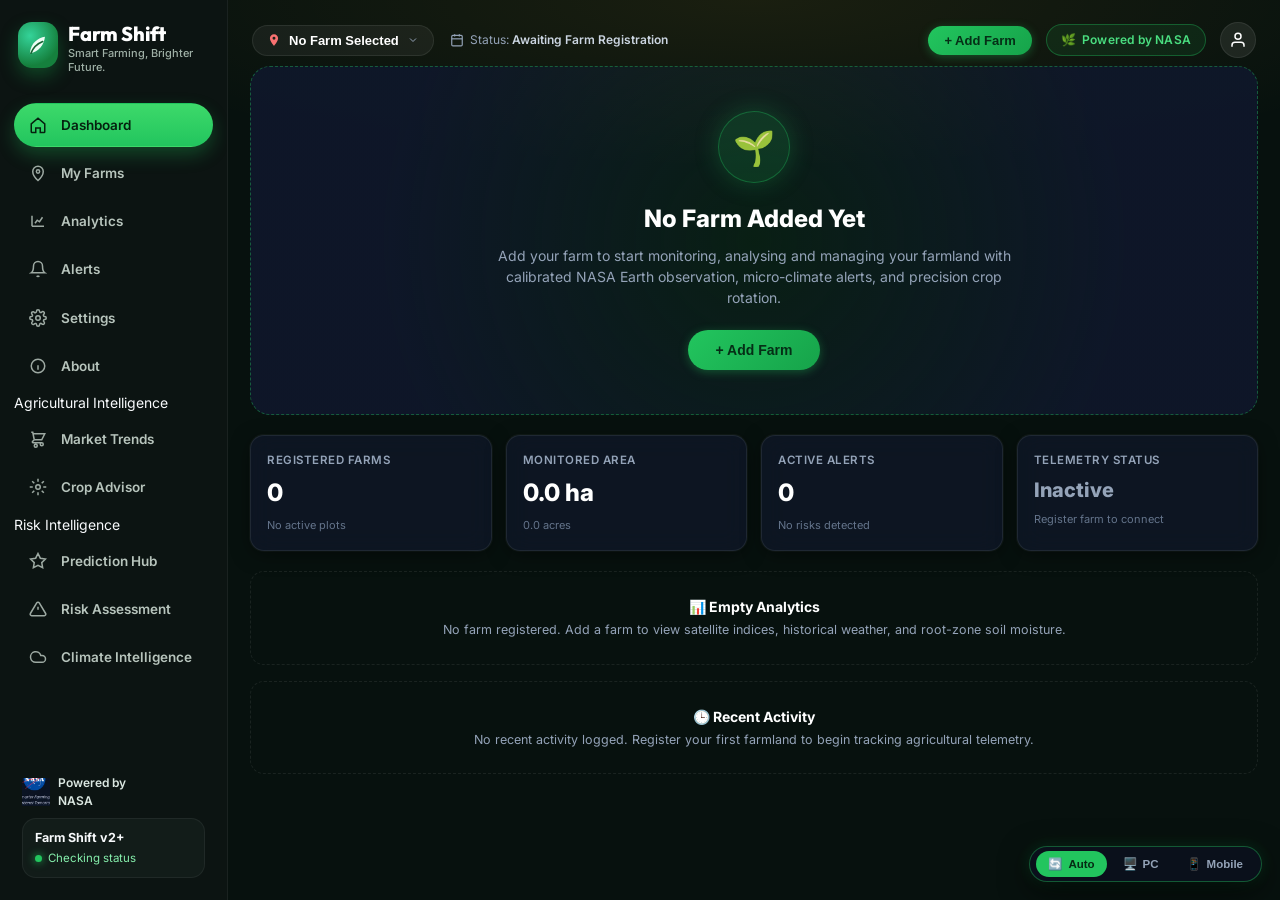
==== index.html @ 27cc10a4 "Initial commit" ====
<!DOCTYPE html>
<html lang="en">
<head>
  <meta charset="UTF-8">
  <meta name="viewport" content="width=device-width, initial-scale=1.0, maximum-scale=1.0, user-scalable=no">
  <title>Farm Shift V2+ | Smart Farming, Brighter Future</title>
  
  <!-- Favicon -->
  <link rel="icon" type="image/png" href="/static/images/nasa_mobile_logo.png">

  <!-- Google Fonts: Inter & Outfit -->
  <link rel="preconnect" href="https://fonts.googleapis.com">
  <link rel="preconnect" href="https://fonts.gstatic.com" crossorigin>
  <link href="https://fonts.googleapis.com/css2?family=Inter:wght@400;500;600;700;800;900&family=Outfit:wght@500;600;700;800&display=swap" rel="stylesheet">

  <!-- Leaflet GIS CSS -->
  <link rel="stylesheet" href="/static/vendor/leaflet/leaflet.css">

  <!-- Core & Responsive Styles -->
  <link rel="stylesheet" href="/static/css/style.css">
  <link rel="stylesheet" href="/static/css/desktop.css">
  <link rel="stylesheet" href="/static/css/mobile.css">
  <link rel="stylesheet" href="/static/css/v2plus.css">

  <style>
    .location-choices-grid {
      display: flex;
      flex-direction: column;
      gap: 10px;
    }
    .location-choice-btn {
      display: flex;
      align-items: center;
      gap: 12px;
      padding: 12px 14px;
      border-radius: 12px;
      background: rgba(255, 255, 255, 0.04);
      border: 1px solid var(--border-subtle);
      color: #fff;
      cursor: pointer;
      transition: all 0.2s ease;
      width: 100%;
    }
    .location-choice-btn:hover {
      background: rgba(34, 197, 94, 0.15);
      border-color: #22c55e;
    }
    .spinner-dot {
      display: inline-block;
      width: 8px;
      height: 8px;
      border-radius: 50%;
      background: #22c55e;
      animation: pulseDot 1s infinite alternate;
    }
    @keyframes pulseDot {
      from { opacity: 0.3; transform: scale(0.8); }
      to { opacity: 1; transform: scale(1.2); }
    }
    @keyframes pulsePin {
      0% { transform: scale(0.9); box-shadow: 0 0 0 0 rgba(56, 189, 248, 0.7); }
      70% { transform: scale(1.1); box-shadow: 0 0 0 10px rgba(56, 189, 248, 0); }
      100% { transform: scale(0.9); box-shadow: 0 0 0 0 rgba(56, 189, 248, 0); }
    }
  </style>
</head>
<body>

  <!-- =======================================================================
       1. DESKTOP / PC VERSION (>= 1024px)
       ======================================================================= -->
  <div class="desktop-app-wrapper" id="desktop-view">
    <!-- Left Sidebar -->
    <aside class="sidebar">
      <div class="sidebar-top">
        <!-- Brand Logo -->
        <div class="brand-logo-container">
          <div class="brand-icon leaf-mark" aria-hidden="true">
            <svg width="28" height="28" viewBox="0 0 24 24" fill="none">
              <path d="M5 19c8-1 12-7 13-14-6 1-12 5-13 14z" fill="#ecfdf5"/>
              <path d="M6 19c2-5 5-8 10-10" stroke="#166534" stroke-width="1.4" stroke-linecap="round"/>
            </svg>
          </div>
          <div class="brand-text-block">
            <span class="brand-title">Farm Shift</span>
            <span class="brand-subtitle">Smart Farming, Brighter Future.</span>
          </div>
        </div>

        <nav class="sidebar-nav">
          <a class="nav-link active" data-tab="overview">
            <svg class="nav-icon" viewBox="0 0 24 24" fill="none" stroke="currentColor" stroke-width="2"><path d="M3 10.5 12 3l9 7.5V21a1 1 0 0 1-1 1h-5v-6H9v6H4a1 1 0 0 1-1-1v-10.5z"/></svg>
            <span>Dashboard</span>
          </a>
          <a class="nav-link" data-tab="my-farms">
            <svg class="nav-icon" viewBox="0 0 24 24" fill="none" stroke="currentColor" stroke-width="2"><path d="M12 22s7-6.2 7-12a7 7 0 1 0-14 0c0 5.8 7 12 7 12z"/><circle cx="12" cy="10" r="2.2"/></svg>
            <span>My Farms</span>
          </a>
          <a class="nav-link" data-tab="analytics">
            <svg class="nav-icon" viewBox="0 0 24 24" fill="none" stroke="currentColor" stroke-width="2"><path d="M4 19V5M4 19h16"/><path d="M8 15l3-4 3 2 4-6"/></svg>
            <span>Analytics</span>
          </a>
          <a class="nav-link" data-tab="alerts">
            <svg class="nav-icon" viewBox="0 0 24 24" fill="none" stroke="currentColor" stroke-width="2"><path d="M18 8a6 6 0 1 0-12 0c0 7-3 9-3 9h18s-3-2-3-9"/><path d="M13.7 21a2 2 0 0 1-3.4 0"/></svg>
            <span>Alerts</span>
          </a>
          <a class="nav-link" data-tab="settings">
            <svg class="nav-icon" viewBox="0 0 24 24" fill="none" stroke="currentColor" stroke-width="2"><circle cx="12" cy="12" r="3"/><path d="M19.4 15a1.7 1.7 0 0 0 .3 1.8l.1.1a2 2 0 1 1-2.8 2.8l-.1-.1a1.7 1.7 0 0 0-1.8-.3 1.7 1.7 0 0 0-1 1.5V21a2 2 0 1 1-4 0v-.1a1.7 1.7 0 0 0-1-1.5 1.7 1.7 0 0 0-1.8.3l-.1.1a2 2 0 1 1-2.8-2.8l.1-.1a1.7 1.7 0 0 0 .3-1.8 1.7 1.7 0 0 0-1.5-1H3a2 2 0 1 1 0-4h.1a1.7 1.7 0 0 0 1.5-1 1.7 1.7 0 0 0-.3-1.8l-.1-.1a2 2 0 1 1 2.8-2.8l.1.1a1.7 1.7 0 0 0 1.8.3H9a1.7 1.7 0 0 0 1-1.5V3a2 2 0 1 1 4 0v.1a1.7 1.7 0 0 0 1 1.5 1.7 1.7 0 0 0 1.8-.3l.1-.1a2 2 0 1 1 2.8 2.8l-.1.1a1.7 1.7 0 0 0-.3 1.8V9c.3.6.9 1 1.5 1H21a2 2 0 1 1 0 4h-.1a1.7 1.7 0 0 0-1.5 1z"/></svg>
            <span>Settings</span>
          </a>
          <a class="nav-link" data-tab="about">
            <svg class="nav-icon" viewBox="0 0 24 24" fill="none" stroke="currentColor" stroke-width="2"><circle cx="12" cy="12" r="9"/><path d="M12 11v6M12 8h.01"/></svg>
            <span>About</span>
          </a>

          <!-- V3 Navigation Groups -->
          <div class="nav-group-label">Agricultural Intelligence</div>
          <a class="nav-link" data-tab="market">
            <svg class="nav-icon" viewBox="0 0 24 24" fill="none" stroke="currentColor" stroke-width="2"><path d="M3 3h2l.4 2M7 13h10l4-8H5.4M7 13L5.4 5M7 13l-2.293 2.293c-.63.63-.184 1.707.707 1.707H17m0 0a2 2 0 1 0 0 4 2 2 0 0 0 0-4zm-8 2a2 2 0 1 0 0 4 2 2 0 0 0 0-4z"/></svg>
            <span>Market Trends</span>
          </a>
          <a class="nav-link" data-tab="crop-advisor">
            <svg class="nav-icon" viewBox="0 0 24 24" fill="none" stroke="currentColor" stroke-width="2"><circle cx="12" cy="12" r="3"/><path d="M12 1v4M12 19v4M4.22 4.22l2.83 2.83M16.95 16.95l2.83 2.83M1 12h4M19 12h4M4.22 19.78l2.83-2.83M16.95 7.05l2.83-2.83"/></svg>
            <span>Crop Advisor</span>
          </a>

          <div class="nav-group-label">Risk Intelligence</div>
          <a class="nav-link" data-tab="prediction">
            <svg class="nav-icon" viewBox="0 0 24 24" fill="none" stroke="currentColor" stroke-width="2"><path d="M12 2l3.09 6.26L22 9.27l-5 4.87L18.18 21 12 17.77 5.82 21 7 14.14 2 9.27l6.91-1.01L12 2z"/></svg>
            <span>Prediction Hub</span>
          </a>
          <a class="nav-link" data-tab="risk">
            <svg class="nav-icon" viewBox="0 0 24 24" fill="none" stroke="currentColor" stroke-width="2"><path d="M10.29 3.86L1.82 18a2 2 0 0 0 1.71 3h16.94a2 2 0 0 0 1.71-3L13.71 3.86a2 2 0 0 0-3.42 0z"/><line x1="12" y1="9" x2="12" y2="13"/><line x1="12" y1="17" x2="12.01" y2="17"/></svg>
            <span>Risk Assessment</span>
          </a>
          <a class="nav-link" data-tab="climate">
            <svg class="nav-icon" viewBox="0 0 24 24" fill="none" stroke="currentColor" stroke-width="2"><path d="M17.5 19H9a7 7 0 1 1 6.71-9h1.79a4.5 4.5 0 1 1 0 9z"/></svg>
            <span>Climate Intelligence</span>
          </a>
        </nav>
      </div>

      <div class="sidebar-bottom v2p-side-foot">
        <div class="v2p-nasa-row">
          <img src="/static/images/nasa_logo.png" alt="NASA">
          <span>Powered by<br>NASA</span>
        </div>
        <div class="v2p-version-card">
          <strong>Farm Shift v2+</strong>
          <div class="v2p-status-line"><span class="v2p-status-dot" id="sys-status-dot"></span><span id="sys-status-text">Checking status</span></div>
        </div>
      </div>
    </aside>

    <!-- Main Desktop Content Area -->
    <main class="desktop-main">

      <!-- ===================================================================
           1. SECTION: OVERVIEW (Empty vs Registered State)
           =================================================================== -->
      <div id="view-overview" class="app-section-view">
        <!-- Top Bar -->
        <header class="desktop-topbar">
          <div class="topbar-left">
            <button class="location-selector-btn" id="desk-location-btn" title="View Registered Farmlands">
              <svg class="location-icon" viewBox="0 0 24 24" fill="currentColor">
                <path d="M12 2C8.13 2 5 5.13 5 9c0 5.25 7 13 7 13s7-7.75 7-13c0-3.87-3.13-7-7-7zm0 9.5a2.5 2.5 0 0 1 0-5 2.5 2.5 0 0 1 0 5z"/>
              </svg>
              <span id="desk-location-text">No Farm Selected</span>
              <svg class="chevron-icon" viewBox="0 0 24 24" fill="none" stroke="currentColor" stroke-width="2">
                <polyline points="6 9 12 15 18 9"></polyline>
              </svg>
            </button>

            <div class="last-updated-text">
              <svg width="14" height="14" viewBox="0 0 24 24" fill="none" stroke="currentColor" stroke-width="2">
                <rect x="3" y="4" width="18" height="18" rx="2" ry="2"></rect>
                <line x1="16" y1="2" x2="16" y2="6"></line>
                <line x1="8" y1="2" x2="8" y2="6"></line>
                <line x1="3" y1="10" x2="21" y2="10"></line>
              </svg>
              <span>Status: <strong id="desk-last-updated" style="font-weight: 600; color: #cbd5e1;">Awaiting Registration</strong></span>
            </div>
          </div>

          <div class="topbar-right">
            <button class="btn-pill btn-primary-green btn-trigger-add-farm">
              <span>+ Add Farm</span>
            </button>
            <div class="nasa-powered-badge">
              <span>🌿</span>
              <span>Powered by NASA</span>
            </div>
            <button class="user-avatar-btn" onclick="FarmApp.showView('settings')" title="Farm Settings">
              <svg width="18" height="18" viewBox="0 0 24 24" fill="none" stroke="currentColor" stroke-width="2">
                <path d="M20 21v-2a4 4 0 0 0-4-4H8a4 4 0 0 0-4 4v2"></path>
                <circle cx="12" cy="7" r="4"></circle>
              </svg>
            </button>
          </div>
        </header>

        <!-- EMPTY STATE (Section 2 & 8 requirement: When no farm registered) -->
        <div id="overview-empty-state-box" style="display: none;">
          <div class="overview-empty-hero-card">
            <div class="empty-hero-icon">🌱</div>
            <h2 class="empty-hero-title">No Farm Added Yet</h2>
            <p class="empty-hero-desc">Add your farm to start monitoring, analysing and managing your farmland with calibrated NASA Earth observation, micro-climate alerts, and precision crop rotation.</p>
            <button class="btn-pill btn-primary-green btn-trigger-add-farm" style="padding: 12px 28px; font-size: 14px;">
              <span>+ Add Farm</span>
            </button>
          </div>

          <!-- Empty stats grid -->
          <div class="empty-stat-grid">
            <div class="card-glass analytics-stat-card">
              <span class="stat-card-label">Registered Farms</span>
              <div class="stat-card-value">0</div>
              <span class="stat-card-subtext">No active plots</span>
            </div>
            <div class="card-glass analytics-stat-card">
              <span class="stat-card-label">Monitored Area</span>
              <div class="stat-card-value">0.0 ha</div>
              <span class="stat-card-subtext">0.0 acres</span>
            </div>
            <div class="card-glass analytics-stat-card">
              <span class="stat-card-label">Active Alerts</span>
              <div class="stat-card-value">0</div>
              <span class="stat-card-subtext">No risks detected</span>
            </div>
            <div class="card-glass analytics-stat-card">
              <span class="stat-card-label">Telemetry Status</span>
              <div class="stat-card-value" style="font-size: 20px; color: #94a3b8;">Inactive</div>
              <span class="stat-card-subtext">Register farm to connect</span>
            </div>
          </div>

          <div class="empty-secondary-card">
            <h4 style="font-size: 14px; font-weight: 700; color: #fff; margin-bottom: 4px;">📊 Empty Analytics</h4>
            <p style="font-size: 12.5px; color: #94a3b8;">No farm registered. Add a farm to view satellite indices, historical weather, and root-zone soil moisture.</p>
          </div>

          <div class="empty-secondary-card">
            <h4 style="font-size: 14px; font-weight: 700; color: #fff; margin-bottom: 4px;">🕒 Recent Activity</h4>
            <p style="font-size: 12.5px; color: #94a3b8;">No recent activity logged. Register your first farmland to begin tracking agricultural telemetry.</p>
          </div>
        </div>

        <!-- REGISTERED STATE: Displays real farm information -->
        <div id="overview-registered-content" style="display: block;">
          <!-- Row 1: KPI Cards -->
          <section class="kpi-cards-grid">
            <div class="card-glass kpi-card" onclick="FarmApp.showView('methods')" style="cursor: pointer;" title="View Smart Farming Guidelines">
              <div class="kpi-header">
                <div class="kpi-icon-wrap green">🌿</div>
                <span class="kpi-title">Current Crop</span>
              </div>
              <div class="kpi-body">
                <span class="kpi-value" id="kpi-crop-val" style="font-size: 20px;">Short-Duration Rice</span>
                <span class="kpi-change-pill badge-trend-up">Active</span>
              </div>
              <div class="kpi-sparkline-wrap">
                <canvas id="chart-crop-health" class="sparkline-canvas"></canvas>
              </div>
            </div>

            <div class="card-glass kpi-card" onclick="FarmApp.showView('analytics')" style="cursor: pointer;" title="View Soil Telemetry">
              <div class="kpi-header">
                <div class="kpi-icon-wrap blue">💧</div>
                <span class="kpi-title">Soil Moisture (0-7cm)</span>
              </div>
              <div class="kpi-body">
                <span class="kpi-value" id="kpi-soil-val">68%</span>
                <span class="kpi-change-pill badge-trend-up">Optimal</span>
              </div>
              <div class="kpi-sparkline-wrap">
                <canvas id="chart-soil-moisture" class="sparkline-canvas"></canvas>
              </div>
            </div>

            <div class="card-glass kpi-card" onclick="FarmApp.showView('analytics')" style="cursor: pointer;" title="View Temperature Window">
              <div class="kpi-header">
                <div class="kpi-icon-wrap orange">☀️</div>
                <span class="kpi-title">Field Temperature</span>
              </div>
              <div class="kpi-body">
                <span class="kpi-value" id="kpi-temp-val">31.2°C</span>
                <span class="kpi-change-pill badge-trend-up" style="color: #f97316;">Normal</span>
              </div>
              <div class="kpi-sparkline-wrap">
                <canvas id="chart-temperature" class="sparkline-canvas"></canvas>
              </div>
            </div>

            <div class="card-glass kpi-card" onclick="FarmApp.showView('location')" style="cursor: pointer;" title="View Farm GIS Location">
              <div class="kpi-header">
                <div class="kpi-icon-wrap indigo">📐</div>
                <span class="kpi-title">Registered Farmland</span>
              </div>
              <div class="kpi-body">
                <span class="kpi-value" id="kpi-rain-val">4.5 ha</span>
                <span class="kpi-change-pill badge-trend-up">Confirmed</span>
              </div>
              <div class="mini-bar-chart">
                <div class="mini-bar" style="height: 40%;"></div>
                <div class="mini-bar" style="height: 65%;"></div>
                <div class="mini-bar" style="height: 50%;"></div>
                <div class="mini-bar" style="height: 85%;"></div>
                <div class="mini-bar" style="height: 100%;"></div>
                <div class="mini-bar" style="height: 70%;"></div>
                <div class="mini-bar" style="height: 45%;"></div>
              </div>
            </div>
          </section>

          <!-- Row 2: Overview Map + Smart Farming Summary -->
          <section class="middle-grid">
            <div class="card-glass field-overview-card" id="desktop-map-container">
              <div class="card-top-action-bar">
                <div class="card-title-group" onclick="FarmApp.showView('location')" style="cursor: pointer;">
                  <svg width="18" height="18" viewBox="0 0 24 24" fill="none" stroke="#22c55e" stroke-width="2">
                    <polygon points="1 6 1 22 8 18 16 22 23 18 23 2 16 6 8 2 1 6"></polygon>
                    <line x1="8" y1="2" x2="8" y2="18"></line>
                    <line x1="16" y1="6" x2="16" y2="22"></line>
                  </svg>
                  <h2 class="card-heading-title">Farm Field Overview</h2>
                </div>
                <div class="layer-toggle-group">
                  <button class="layer-toggle-btn active" data-layer="NDVI">NDVI</button>
                  <button class="layer-toggle-btn" data-layer="True Color">True Color</button>
                  <button class="layer-toggle-btn" data-layer="Land Cover">Land Cover</button>
                </div>
              </div>

              <div class="map-canvas-container">
                <img src="/static/images/farm_satellite.jpg" alt="Satellite Field Overview" class="map-background-img" id="desktop-map-img">

                <div class="field-marker-badge" id="desk-field-marker">
                  <div id="desk-field-marker-text">
                    <strong>My Farm</strong>
                    <span class="field-health-num">Active Plot</span>
                  </div>
                </div>

                <div class="map-legend-vertical">
                  <div class="legend-bar-gradient"></div>
                  <div class="legend-text-labels">
                    <span class="lbl-healthy">Healthy</span>
                    <span class="lbl-stressed">Stressed</span>
                  </div>
                </div>

                <div class="map-controls-group">
                  <button class="map-ctrl-btn" id="desk-map-zoomin" title="Zoom In">+</button>
                  <button class="map-ctrl-btn" id="desk-map-zoomout" title="Zoom Out">−</button>
                  <button class="map-ctrl-btn" id="desk-map-fullscreen" title="Toggle Fullscreen">⛶</button>
                </div>
              </div>
            </div>

            <div class="card-glass ai-recommendation-card">
              <div>
                <div class="rec-header-row">
                  <div class="rec-title-group" onclick="FarmApp.showView('rotation')" style="cursor: pointer;" title="Open Crop Rotation">
                    <span>🌾</span>
                    <span>Crop Rotation & Management</span>
                  </div>
                  <div class="confidence-badge">
                    <span>✔</span>
                    <span>Farmer Authority</span>
                  </div>
                </div>

                <div class="rec-body-content">
                  <img src="/static/images/rice_crop.jpg" alt="Selected Crop" class="crop-preview-thumb">
                  <div class="rec-text-details">
                    <span class="rec-subhead">Currently Cultivating</span>
                    <h3 class="rec-crop-name" id="desk-rec-crop-name">Short-Duration Rice</h3>
                    <p class="rec-description" id="desk-rec-desc">Ground-verified cultivar with active soil and climate telemetry.</p>
                  </div>
                </div>

                <div class="rec-why-container">
                  <div class="rec-why-title">Quick Action Hub:</div>
                  <div class="rec-why-grid">
                    <div class="why-item" onclick="FarmApp.showView('rotation')" style="cursor: pointer;">
                      <span class="why-icon">🔄</span>
                      <div>
                        <div>Crop</div>
                        <strong style="color: #4ade80;">Rotation</strong>
                      </div>
                    </div>
                    <div class="why-item" onclick="FarmApp.showView('methods')" style="cursor: pointer;">
                      <span class="why-icon">🚜</span>
                      <div>
                        <div>Farming</div>
                        <strong style="color: #38bdf8;">Methods</strong>
                      </div>
                    </div>
                    <div class="why-item" onclick="FarmApp.showView('alerts')" style="cursor: pointer;">
                      <span class="why-icon">⚠️</span>
                      <div>
                        <div>Agro</div>
                        <strong style="color: #facc15;">Alerts</strong>
                      </div>
                    </div>
                  </div>
                </div>
              </div>

              <button class="btn-view-plan" id="desk-view-plan-btn">
                <span>View Smart Farming Guidelines</span>
                <span>→</span>
              </button>
            </div>
          </section>

          <!-- Row 3: Bottom Weather & Water Telemetry -->
          <section class="bottom-cards-grid">
            <div class="card-glass bottom-card" onclick="FarmApp.showView('analytics')" style="cursor: pointer;">
              <div>
                <div class="bottom-card-header">
                  <span>⛅</span>
                  <div class="bottom-card-title">Weather & Climate <span class="bottom-card-source">(from ERA5)</span></div>
                </div>
                <div class="weather-main-row">
                  <span class="weather-sun-icon">☀️</span>
                  <div>
                    <div class="weather-temp-num" id="desk-weather-temp">31.2°C</div>
                    <div class="weather-condition-lbl">Live Reanalysis</div>
                  </div>
                </div>
                <div class="weather-stats-row">
                  <span id="desk-weather-hum">72% Humidity</span>
                  <span id="desk-weather-wind">8 km/h Wind</span>
                  <span id="desk-weather-rain">0 mm Rain (Today)</span>
                </div>
              </div>
              <div style="height: 32px; width: 100%;">
                <canvas id="chart-weather-spark" class="sparkline-canvas"></canvas>
              </div>
            </div>

            <div class="card-glass bottom-card">
              <div>
                <div class="bottom-card-header">
                  <span style="color: #38bdf8;">💧</span>
                  <div class="bottom-card-title">Water Balance <span class="bottom-card-source">(OpenET)</span></div>
                </div>
                <div class="water-metric-num">3.2 mm/day</div>
                <div class="water-metric-status">Optimal Moisture</div>
                <div style="height: 40px; width: 100%;">
                  <canvas id="chart-water-usage" class="sparkline-canvas"></canvas>
                </div>
              </div>
              <div class="water-savings-pill">
                <span>🌿</span>
                <span>Sustainable root-zone retention</span>
              </div>
            </div>

            <div class="card-glass bottom-card" onclick="FarmApp.showView('rotation')" style="cursor: pointer;">
              <div>
                <div class="bottom-card-header">
                  <span style="color: #22c55e;">🔄</span>
                  <div class="bottom-card-title">Crop Rotation Recommendation</div>
                </div>
                <div style="font-size: 13px; font-weight: 700; color: #fff; margin-top: 6px;">Next: Black Gram (VBN-8)</div>
                <p style="font-size: 11.5px; color: #94a3b8; line-height: 1.4; margin-top: 4px;">Legume rotation fixes atmospheric nitrogen following rice crop.</p>
              </div>
              <div class="market-info-note" style="margin-top: 10px;">
                <span>ℹ️</span>
                <span>Farmer choice required before adoption.</span>
              </div>
            </div>

            <div class="card-glass bottom-card" onclick="FarmApp.showView('alerts')" style="cursor: pointer;">
              <div>
                <div class="bottom-card-header">
                  <span style="color: #38bdf8;">🔔</span>
                  <div class="bottom-card-title">Active Field Alerts</div>
                </div>
                <div style="font-size: 13px; font-weight: 700; color: #4ade80; margin-top: 6px;">All Conditions Favorable</div>
                <p style="font-size: 11.5px; color: #94a3b8; line-height: 1.4; margin-top: 4px;">Monsoon watch active. Drainage bunds intact.</p>
              </div>
              <div class="water-savings-pill" style="margin-top: 10px;">
                <span>✓</span>
                <span>3 Active Monitoring Signals</span>
              </div>
            </div>
          </section>
        </div>
      </div>

      <!-- ===================================================================
           2. SECTION: MY FARMS (Multi-Plot Management)
           =================================================================== -->
      <div id="view-my-farms" class="app-section-view" style="display: none;">
        <div class="view-page-header">
          <div class="view-header-title-group">
            <h2><span>🚜</span> My Registered Farmlands</h2>
            <p class="view-header-subtitle">Manage registered agricultural plots, view confirmed boundaries, and switch active fields</p>
          </div>
          <button class="btn-pill btn-primary-green btn-trigger-add-farm">
            <span>+ Add Farmland</span>
          </button>
        </div>

        <div id="my-farms-empty-state" style="display: none;" class="overview-empty-hero-card">
          <div class="empty-hero-icon">📍</div>
          <h2 class="empty-hero-title">No Farm Added Yet</h2>
          <p class="empty-hero-desc">Add your farm to start monitoring, analysing and managing your farmland with calibrated NASA Earth observation.</p>
          <button class="btn-pill btn-primary-green btn-trigger-add-farm">
            <span>+ Add Farm</span>
          </button>
        </div>

        <div id="my-farms-grid" class="my-farms-grid"></div>
      </div>

      <!-- ===================================================================
           3. SECTION: FARM LOCATION (Interactive GIS Map)
           =================================================================== -->
      <div id="view-location" class="app-section-view" style="display: none;">
        <div class="view-page-header">
          <div class="view-header-title-group">
            <h2><span>🛰️</span> Geographical Farm Intelligence & Satellite GIS</h2>
            <p class="view-header-subtitle">Field boundary coordinates, real-time geodesic area measurement, and multi-spectral satellite overlays</p>
          </div>
          <button class="btn-pill btn-outline-green" id="gis-map-fullscreen-btn">
            <span>Fullscreen GIS</span>
            <span>⛶</span>
          </button>
        </div>

        <div class="card-glass gis-map-card">
          <div class="gis-map-top-bar">
            <div class="map-layer-pills">
              <button class="map-layer-btn active" data-map-layer="satellite">True Color Satellite</button>
              <button class="map-layer-btn" data-map-layer="street">Topographical Street</button>
              <button class="map-layer-btn" data-map-layer="ndvi">NDVI Vegetation Health</button>
              <button class="map-layer-btn" data-map-layer="moisture">Soil Moisture Zonation</button>
            </div>
            <button class="btn-pill btn-primary-green btn-trigger-add-farm" style="font-size: 11.5px; padding: 5px 12px;">
              <span>+ Register New Plot</span>
            </button>
          </div>

          <div class="gis-map-container-wrap">
            <div id="gis-map-view-container"></div>

            <div class="gis-floating-telemetry">
              <div class="gis-telemetry-item">
                <span>📍 GPS:</span>
                <strong id="gis-gps-coords">--</strong>
              </div>
              <div class="gis-telemetry-item">
                <span>🌾 Farm Area:</span>
                <div class="gis-area-badges">
                  <span class="area-badge-chip" id="gis-area-ha">-- ha</span>
                  <span class="area-badge-chip" id="gis-area-ac">-- acres</span>
                </div>
              </div>
              <div class="gis-telemetry-item" style="font-size: 11px; color: #94a3b8; margin-top: 2px;">
                <span>🛰️ Imagery:</span>
                <span>Esri World Imagery (High-Resolution Satellite)</span>
              </div>
            </div>
          </div>

          <div style="font-size: 11.5px; color: #94a3b8; line-height: 1.5; padding: 6px 4px;">
            <strong>Data Disclosure:</strong> High-resolution optical satellite imagery provided by Esri & Maxar. Farm boundaries are computed via spherical Earth ellipsoids (WGS84). Farm Shift clearly distinguishes your current device GPS position from the confirmed farmland perimeter.
          </div>
        </div>
      </div>

      <!-- ===================================================================
           4. SECTION: FARM ANALYTICS
           =================================================================== -->
      <div id="view-analytics" class="app-section-view" style="display: none;">
        <div class="view-page-header">
          <div class="view-header-title-group">
            <h2><span>📊</span> Farm Analytics & Historical Reanalysis</h2>
            <p class="view-header-subtitle">Multi-temporal weather reanalysis, vegetation indicators (NDVI), and root-zone soil telemetry</p>
          </div>
          <div id="analytics-loading-status" style="font-size: 12px; color: #38bdf8;"></div>
        </div>

        <div class="analytics-controls-bar">
          <div class="analytics-period-group">
            <span style="font-size: 11.5px; color: #64748b; margin-right: 4px;">Time Horizon:</span>
            <button class="analytics-period-btn" data-period="7d">7 Days</button>
            <button class="analytics-period-btn active" data-period="30d">30 Days</button>
            <button class="analytics-period-btn" data-period="90d">90 Days</button>
            <button class="analytics-period-btn" data-period="1y">1 Year</button>
          </div>
          <div class="indicator-tabs-group">
            <span style="font-size: 11.5px; color: #64748b; margin-right: 4px;">Telemetry Overlay:</span>
            <button class="indicator-tab-btn active" data-indicator="all">Composite All</button>
            <button class="indicator-tab-btn" data-indicator="rainfall">Rainfall (mm)</button>
            <button class="indicator-tab-btn" data-indicator="temperature">Temperature (°C)</button>
            <button class="indicator-tab-btn" data-indicator="soil">Soil Moisture (%)</button>
          </div>
        </div>

        <div class="analytics-summary-grid">
          <div class="card-glass analytics-stat-card">
            <span class="stat-card-label">Cumulative Rainfall</span>
            <div class="stat-card-value" id="analytics-metric-rain">-- mm</div>
            <span class="stat-card-subtext">Open-Meteo & ERA5 Blend</span>
          </div>
          <div class="card-glass analytics-stat-card">
            <span class="stat-card-label">Mean Temperature</span>
            <div class="stat-card-value" id="analytics-metric-temp">-- °C</div>
            <span class="stat-card-subtext">Regional historical baseline</span>
          </div>
          <div class="card-glass analytics-stat-card">
            <span class="stat-card-label">Peak Temperature</span>
            <div class="stat-card-value" id="analytics-metric-max">-- °C</div>
            <span class="stat-card-subtext">Thermal comfort threshold</span>
          </div>
          <div class="card-glass analytics-stat-card">
            <span class="stat-card-label">Root-Zone Soil Moisture</span>
            <div class="stat-card-value" id="analytics-metric-moist">68%</div>
            <span class="stat-card-subtext">Adequate root hydration</span>
          </div>
        </div>

        <div class="card-glass analytics-main-chart-card">
          <div class="chart-header-row">
            <h3 style="font-size: 15px; font-weight: 700; color: #fff;">Historical Meteorological & Soil Dynamics</h3>
            <div class="chart-legend-wrap">
              <span style="color: #38bdf8;">■ Rainfall (Bars)</span>
              <span style="color: #f97316;">— Temperature (°C)</span>
              <span style="color: #22c55e;">— Root-Zone Moisture (%)</span>
            </div>
          </div>
          <canvas id="analytics-main-chart" style="width: 100%; height: 260px;"></canvas>
        </div>

        <div class="analytics-obs-grid">
          <div class="card-glass analytics-obs-card">
            <h3 style="font-size: 15px; font-weight: 700; color: #fff; margin-bottom: 4px;">🛰️ Crop Growth & Satellite Observations</h3>
            <p style="font-size: 12px; color: #94a3b8;">Recorded from Landsat-9, Sentinel-2 (10m), and ground agro-meteorological stations.</p>
            <div class="analytics-obs-list" id="analytics-observations-list"></div>
          </div>

          <div class="analytics-disclaimer-box">
            <h4 style="color: #38bdf8; font-size: 13px; font-weight: 700; margin-bottom: 6px;">ℹ️ Earth Observation Data Limitations</h4>
            <p>• Optical NDVI measurements require cloud-free satellite passes (<20% cloud cover). In-situ soil pH testing remains recommended prior to micro-nutrient dressings.</p>
            <p style="margin-top: 8px;">• Soil moisture measurements represent 0–7cm topsoil layer. Deep aquifer percolation is modelled via OpenET energy balance equations.</p>
          </div>
        </div>
      </div>

      <!-- ===================================================================
           5. SECTION: CROP ROTATION (Dedicated Section 5 & 6)
           =================================================================== -->
      <div id="view-rotation" class="app-section-view" style="display: none;">
        <div class="view-page-header">
          <div class="view-header-title-group">
            <h2><span>🔄</span> Crop Rotation Recommendation Engine</h2>
            <p class="view-header-subtitle">Agro-ecological rotation sequences analyzing previous crops, nitrogen fixation, soil characteristics, and disease cycle disruption</p>
          </div>
          <div id="rotation-active-farm-pill" style="font-size: 12px; color: #4ade80;"></div>
        </div>

        <div id="rotation-empty-state" style="display: none;" class="overview-empty-hero-card">
          <div class="empty-hero-icon">🌾</div>
          <h2 class="empty-hero-title">No Farm Added Yet</h2>
          <p class="empty-hero-desc">Add your farm to generate tailored crop rotation plans based on your actual soil type, water availability, and cropping history.</p>
          <button class="btn-pill btn-primary-green btn-trigger-add-farm">
            <span>+ Add Farm</span>
          </button>
        </div>

        <div id="rotation-cards-container" style="display: flex; flex-direction: column;"></div>
      </div>

      <!-- ===================================================================
           6. SECTION: FARMING RECOMMENDATIONS (Smart Farming Methods - Section 7)
           =================================================================== -->
      <div id="view-methods" class="app-section-view" style="display: none;">
        <div class="view-page-header">
          <div class="view-header-title-group">
            <h2><span>🚜</span> Smart Farming Methods & Crop Management</h2>
            <p class="view-header-subtitle">Crop-specific land preparation, precision planting, water conservation, IPM, and harvest timing</p>
          </div>
        </div>

        <div id="methods-empty-state" style="display: none;" class="overview-empty-hero-card">
          <div class="empty-hero-icon">🌱</div>
          <h2 class="empty-hero-title">No Farm Added Yet</h2>
          <p class="empty-hero-desc">Register your farmland to unlock verified crop management guidelines, seed treatment protocols, and soil conservation practices.</p>
          <button class="btn-pill btn-primary-green btn-trigger-add-farm">
            <span>+ Add Farm</span>
          </button>
        </div>

        <div id="methods-content-container" style="display: none;">
          <div class="card-glass" style="padding: 20px; margin-bottom: 16px; border-left: 4px solid #22c55e;">
            <h3 id="methods-crop-heading" style="font-size: 18px; font-weight: 800; color: #fff;">Rice (Oryza sativa) - High-Vigor Cultivation</h3>
            <span id="methods-crop-subtitle" style="font-size: 12.5px; color: #94a3b8;">Tailored for your registered plot</span>
            <p id="methods-caution-text" style="font-size: 11.5px; color: #38bdf8; margin-top: 8px;">These recommendations are calibrated with agricultural university standards. Verify local field conditions prior to critical operations.</p>
          </div>

          <div class="methods-modules-grid" id="methods-modules-grid"></div>
        </div>
      </div>

      <!-- ===================================================================
           7. SECTION: ALERTS (Section 8)
           =================================================================== -->
      <div id="view-alerts" class="app-section-view" style="display: none;">
        <div class="view-page-header">
          <div class="view-header-title-group">
            <h2><span>🔔</span> Agricultural Telemetry Alerts</h2>
            <p class="view-header-subtitle">Real-time risk monitoring for heavy precipitation, thermal stress, moisture deficit, and pest risk</p>
          </div>
        </div>

        <div id="alerts-empty-state" style="display: none;" class="overview-empty-hero-card">
          <div class="empty-hero-icon">🛡️</div>
          <h2 class="empty-hero-title">0 Alerts — No Farm Registered</h2>
          <p class="empty-hero-desc">Register your farm to activate automated micro-climate alerts and agricultural risk warnings.</p>
          <button class="btn-pill btn-primary-green btn-trigger-add-farm">
            <span>+ Add Farm</span>
          </button>
        </div>

        <div class="alerts-list-container" id="alerts-list-container"></div>
      </div>

      <!-- ===================================================================
           8. SECTION: SETTINGS (Section 8)
           =================================================================== -->
      <div id="view-settings" class="app-section-view" style="display: none;">
        <div class="view-page-header">
          <div class="view-header-title-group">
            <h2><span>⚙️</span> Farm Profile & System Settings</h2>
            <p class="view-header-subtitle">Manage farm coordinates, operational parameters, measurement units, and telemetry synchronization</p>
          </div>
        </div>

        <form id="settings-main-form">
          <div class="settings-grid-layout">
            <div class="card-glass settings-card">
              <h3 class="settings-section-title"><span>🌿</span> Farm & Geographical Identity</h3>
              <div class="form-group">
                <label>Farm or Agro Plot Name</label>
                <input type="text" class="form-control" id="settings-farm-name" placeholder="Enter farm name">
              </div>
              <div class="form-group">
                <label>Primary Farm Operator / Owner</label>
                <input type="text" class="form-control" id="settings-operator" placeholder="Farmer name">
              </div>
              <div class="settings-form-row">
                <div class="form-group">
                  <label>Country</label>
                  <input type="text" class="form-control" id="settings-country" value="India">
                </div>
                <div class="form-group">
                  <label>State / Province</label>
                  <input type="text" class="form-control" id="settings-state" value="Kerala">
                </div>
              </div>
              <div class="settings-form-row">
                <div class="form-group">
                  <label>District / Region</label>
                  <input type="text" class="form-control" id="settings-district" value="Thrissur">
                </div>
                <div class="form-group">
                  <label>Cloud Cover Tolerance (%)</label>
                  <input type="number" min="0" max="100" class="form-control" id="settings-cloud-tol" value="20">
                </div>
              </div>
            </div>

            <div class="card-glass settings-card">
              <h3 class="settings-section-title"><span>🌐</span> Measurement & Display</h3>
              <div class="form-group">
                <label>Measurement Units System</label>
                <select class="form-control" id="settings-units">
                  <option value="metric">Metric (°C, mm, hectares, kg)</option>
                  <option value="imperial">Imperial (°F, inches, acres, lbs)</option>
                </select>
              </div>
              <div class="form-group">
                <label>Language Preference</label>
                <select class="form-control" id="settings-language">
                  <option value="en">English (Default)</option>
                  <option value="ml">മലയാളം (Malayalam)</option>
                  <option value="hi">हिन्दी (Hindi)</option>
                  <option value="es">Español (Spanish)</option>
                </select>
              </div>

              <div style="margin-top: 28px; display: flex; flex-direction: column; gap: 10px;">
                <button type="submit" class="btn-pill btn-primary-green" style="width: 100%; padding: 12px;">
                  <span>Save Settings & Sync Telemetry</span>
                  <span>✓</span>
                </button>
                <button type="button" class="btn-pill btn-outline-green" id="btn-settings-export-json" style="width: 100%;">
                  <span>Export Farm Intelligence (JSON)</span>
                  <span>⤓</span>
                </button>
                <button type="button" class="btn-pill" id="btn-settings-reset-baseline" style="width: 100%; background: rgba(239, 68, 68, 0.15); color: #f87171; border: 1px solid rgba(239,68,68,0.3);">
                  <span>Clear All Farm Records / Reset</span>
                  <span>↺</span>
                </button>
              </div>
            </div>
          </div>
        </form>
      </div>

    </main>
  </div>


  <!-- =======================================================================
       2. MOBILE VERSION (< 1024px)
       ======================================================================= -->
  <div class="mobile-app-wrapper" id="mobile-view">
    <div class="mobile-status-bar">
      <span>9:41</span>
      <div class="mobile-status-icons">
        <span>📶</span>
        <span>⚡ 100</span>
      </div>
    </div>

    <header class="mobile-header">
      <div class="mobile-brand-group">
        <img src="/static/images/nasa_mobile_logo.png" alt="NASA Logo" class="mobile-nasa-logo">
        <div class="mobile-title-block">
          <div class="mobile-app-name">
            <span>Field</span> <span class="accent-shift">Shift</span> <span>🌿</span>
          </div>
          <div class="mobile-app-subtitle">Smart Farm Management V2+</div>
        </div>
      </div>
      <div class="mobile-header-actions">
        <button class="mobile-notif-btn" title="Alerts" onclick="FarmApp.showView('alerts')">
          <span>🔔</span>
          <span class="notif-dot"></span>
        </button>
        <div class="mobile-profile-avatar" title="Settings" onclick="FarmApp.showView('settings')">B</div>
      </div>
    </header>

    <div class="mobile-location-row">
      <button class="mobile-loc-pill" id="mob-location-btn">
        <span style="color: #f87171;">📍</span>
        <span id="mob-location-text">No Farm Added</span>
        <span style="color: #94a3b8; font-size: 11px;">⌄</span>
      </button>
      <button class="btn-pill btn-primary-green btn-trigger-add-farm" style="font-size: 11.5px; padding: 6px 12px;">
        <span>+ Add Farm</span>
      </button>
    </div>

    <main class="mobile-content">
      <!-- Mobile Empty State -->
      <div id="mobile-overview-empty" style="display: none;" class="overview-empty-hero-card">
        <div class="empty-hero-icon">🌱</div>
        <h3 class="empty-hero-title" style="font-size: 20px;">No Farm Added Yet</h3>
        <p class="empty-hero-desc" style="font-size: 13px;">Add your farm to start monitoring, analysing and managing your farmland.</p>
        <button class="btn-pill btn-primary-green btn-trigger-add-farm">
          <span>+ Add Farm</span>
        </button>
      </div>

      <!-- Mobile Registered State -->
      <div id="mobile-overview-registered">
        <section class="card-glass mobile-farm-card">
          <div class="mobile-farm-header">
            <div class="mobile-farm-title-group">
              <div class="mobile-farm-icon-circle">🌿</div>
              <div class="mobile-farm-titles">
                <h3>Farm Overview</h3>
                <p>Live farm telemetry</p>
              </div>
            </div>
            <button class="mobile-btn-edit" onclick="FarmApp.openEditModal()">
              <span>✎</span>
              <span>Edit</span>
            </button>
          </div>

          <div class="mobile-map-box" id="mobile-map-box" onclick="FarmApp.showView('location')">
            <div class="mobile-map-toggles">
              <button class="mobile-map-pill active">
                <span>🛰️ Satellite</span>
              </button>
            </div>
            <img src="/static/images/farm_satellite.jpg" alt="Farm Satellite" class="map-background-img" id="mobile-map-img">
            <div style="position: absolute; top: 40%; left: 48%; transform: translate(-50%, -50%); z-index: 10;">
              <svg width="28" height="28" viewBox="0 0 24 24" fill="#ffffff" filter="drop-shadow(0 2px 8px rgba(0,0,0,0.8))">
                <path d="M12 2C8.13 2 5 5.13 5 9c0 5.25 7 13 7 13s7-7.75 7-13c0-3.87-3.13-7-7-7zm0 9.5a2.5 2.5 0 0 1 0-5 2.5 2.5 0 0 1 0 5z"/>
              </svg>
            </div>
          </div>
        </section>

        <section class="mobile-metrics-grid" id="mobile-metrics-grid">
          <div class="card-glass mobile-metric-card" onclick="FarmApp.showView('methods')">
            <div class="mobile-m-top">
              <span class="mobile-m-icon" style="color: #4ade80;">🌿</span>
              <span class="mobile-m-label">Current Crop</span>
            </div>
            <div class="mobile-m-val-row">
              <span class="mobile-m-val" id="mob-crop-val" style="font-size: 16px;">Rice</span>
              <span class="mobile-m-badge badge-trend-up">Active</span>
            </div>
          </div>

          <div class="card-glass mobile-metric-card" onclick="FarmApp.showView('location')">
            <div class="mobile-m-top">
              <span class="mobile-m-icon" style="color: #60a5fa;">📐</span>
              <span class="mobile-m-label">Farm Area</span>
            </div>
            <div class="mobile-m-val-row">
              <span class="mobile-m-val" id="mob-rain-val">4.5 ha</span>
              <span class="mobile-m-badge" style="color: #4ade80;">Verified</span>
            </div>
          </div>

          <div class="card-glass mobile-metric-card" onclick="FarmApp.showView('analytics')">
            <div class="mobile-m-top">
              <span class="mobile-m-icon" style="color: #4ade80;">🌱</span>
              <span class="mobile-m-label">Soil Moisture</span>
            </div>
            <div class="mobile-m-val-row">
              <span class="mobile-m-val" id="mob-soil-val">68%</span>
              <span class="mobile-m-badge badge-trend-up">Optimal</span>
            </div>
          </div>

          <div class="card-glass mobile-metric-card" onclick="FarmApp.showView('analytics')">
            <div class="mobile-m-top">
              <span class="mobile-m-icon" style="color: #f97316;">🌡️</span>
              <span class="mobile-m-label">Temperature</span>
            </div>
            <div class="mobile-m-val-row">
              <span class="mobile-m-val" id="mob-temp-val">31.2°C</span>
              <span class="mobile-m-badge badge-trend-up">Normal</span>
            </div>
          </div>
        </section>

        <section class="card-glass mobile-rec-card">
          <div class="mobile-rec-header">
            <div class="mobile-rec-heading">
              <span style="color: #4ade80; font-size: 17px;">🔄</span>
              <span>Crop Rotation & Methods</span>
            </div>
            <div class="confidence-badge">
              <span>Farmer Choice</span>
            </div>
          </div>
          <div class="mobile-rec-body">
            <img src="/static/images/rice_crop.jpg" alt="Rice Crop" class="mobile-rec-thumb">
            <div class="mobile-rec-texts">
              <h4 class="mobile-rec-title" id="mob-rec-title">Short-Duration Rice</h4>
              <p class="mobile-rec-desc" id="mob-rec-desc">Tap below to view crop rotation options and smart farming methods.</p>
            </div>
          </div>
          <div style="display: flex; gap: 8px;">
            <button class="btn-pill btn-outline-green" onclick="FarmApp.showView('rotation')" style="flex: 1; padding: 10px;">
              <span>Crop Rotation</span>
            </button>
            <button class="btn-pill btn-primary-green" onclick="FarmApp.showView('methods')" style="flex: 1; padding: 10px;">
              <span>Farming Methods</span>
            </button>
          </div>
        </section>
      </div>
    </main>

    <nav class="mobile-bottom-nav">
      <a class="bottom-nav-item active" data-tab="overview">
        <span class="b-icon">🏠</span>
        <span>Overview</span>
      </a>
      <a class="bottom-nav-item" data-tab="my-farms">
        <span class="b-icon">🚜</span>
        <span>My Farms</span>
      </a>
      <a class="bottom-nav-item" data-tab="location">
        <span class="b-icon">📍</span>
        <span>Location</span>
      </a>
      <a class="bottom-nav-item" data-tab="rotation">
        <span class="b-icon">🔄</span>
        <span>Rotation</span>
      </a>
      <a class="bottom-nav-item" data-tab="settings">
        <span class="b-icon">⚙️</span>
        <span>Settings</span>
      </a>
    </nav>
  </div>


  <!-- =======================================================================
       3. 5-STEP FARM LOCATION DETECTION WIZARD MODAL (Section 3)
       ======================================================================= -->
  <div class="modal-overlay" id="add-farm-wizard-modal">
    <div class="modal-box wizard-modal-box">
      <div class="modal-header">
        <h3><span>🚜</span> Register Farmland</h3>
        <button class="modal-close-btn wizard-close-btn">&times;</button>
      </div>

      <!-- Step indicator progress bar -->
      <div class="wizard-progress-bar">
        <div class="wizard-indicator-step active" data-step="1">1</div>
        <div class="wizard-indicator-step" data-step="2">2</div>
        <div class="wizard-indicator-step" data-step="3">3</div>
        <div class="wizard-indicator-step" data-step="4">4</div>
      </div>

      <!-- STEP 1: Permission Request (Section 3 - Step 1) -->
      <div class="wizard-step-pane" id="wizard-step-1">
        <div style="text-align: center; padding: 10px 0 20px 0;">
          <div style="font-size: 42px; margin-bottom: 12px;">📍</div>
          <h4 style="font-size: 18px; font-weight: 800; color: #fff; margin-bottom: 10px;">
            We can detect your current location to help register your farm. Your permission is required.
          </h4>
          <p style="font-size: 13px; color: #94a3b8; line-height: 1.5; max-width: 460px; margin: 0 auto 24px auto;">
            Your location will be used to automatically retrieve satellite weather, soil moisture, and regional agro-ecological indices. Farm Shift never conducts background tracking.
          </p>

          <div style="display: flex; flex-direction: column; gap: 12px; max-width: 320px; margin: 0 auto;">
            <button class="btn-pill btn-primary-green" id="btn-wizard-allow-geo" style="padding: 12px 20px; font-size: 14px;">
              <span>📍 Allow Location Access</span>
            </button>
            <button class="btn-pill btn-outline-green" id="btn-wizard-manual-entry" style="padding: 11px 20px;">
              <span>⌨️ Enter Location Manually</span>
            </button>
          </div>
        </div>
      </div>

      <!-- STEP 2: Detecting Location Animation (Section 3 - Step 2) -->
      <div class="wizard-step-pane" id="wizard-step-2" style="display: none;">
        <div style="text-align: center; padding: 40px 20px;" id="wizard-detect-status">
          <div class="spinner-dot" style="width: 24px; height: 24px; margin-bottom: 16px;"></div>
          <h4 style="font-size: 17px; font-weight: 700; color: #fff;">Detecting Device Geographical Position...</h4>
          <p style="font-size: 12.5px; color: #94a3b8; margin-top: 6px;">Requesting GPS coordinates and querying regional geocoding...</p>
        </div>
      </div>

      <!-- STEP 3: Verify Location (Section 3 - Step 3) -->
      <div class="wizard-step-pane" id="wizard-step-3" style="display: none;">
        <h4 style="font-size: 17px; font-weight: 800; color: #fff; margin-bottom: 6px;">Is this your farm's location?</h4>
        <p style="font-size: 12px; color: #94a3b8; margin-bottom: 14px;">
          Detected: <strong id="wizard-verify-loc-name" style="color: #4ade80;">--</strong> (<span id="wizard-verify-coords">--</span>, <span id="wizard-verify-accuracy">--</span>). If this is not your actual farmland, please adjust the marker.
        </p>

        <!-- Leaflet Verification Map Container -->
        <div class="wizard-verify-map-box" id="wizard-verify-map-container"></div>

        <div style="display: flex; gap: 8px; flex-wrap: wrap; justify-content: flex-end; margin-top: 14px;">
          <button class="btn-pill" id="btn-wizard-detect-again" style="background: rgba(255,255,255,0.06); color: #cbd5e1;">
            <span>Detect Again</span>
          </button>
          <button class="btn-pill btn-outline-green" id="btn-wizard-adjust-loc">
            <span>Adjust Location</span>
          </button>
          <button class="btn-pill" id="btn-wizard-manual-from-3" style="background: rgba(255,255,255,0.06); color: #cbd5e1;">
            <span>Enter Manually</span>
          </button>
          <button class="btn-pill btn-primary-green" id="btn-wizard-confirm-loc">
            <span>Yes, this is correct ✓</span>
          </button>
        </div>
      </div>

      <!-- STEP 4: Mark Farmland Characteristics (Section 3 - Step 4 & Section 4) -->
      <div class="wizard-step-pane" id="wizard-step-4" style="display: none;">
        <h4 style="font-size: 17px; font-weight: 800; color: #fff; margin-bottom: 4px;">Farmland Characteristics & Soil Profile</h4>
        <p style="font-size: 12px; color: #94a3b8; margin-bottom: 16px;">
          Distinguishing device GPS position from actual farm boundary. Enter your land intelligence:
        </p>

        <form id="wizard-farm-details-form">
          <div class="settings-form-row">
            <div class="form-group">
              <label>Farm Plot Name</label>
              <input type="text" class="form-control" id="wiz-farm-name" value="Green Valley Field" required>
            </div>
            <div class="form-group">
              <label>Farmer / Operator Name</label>
              <input type="text" class="form-control" id="wiz-operator-name" value="Farm Operator" required>
            </div>
          </div>

          <div class="settings-form-row">
            <div class="form-group">
              <label>Confirmed Location</label>
              <input type="text" class="form-control" id="wiz-farm-location" required>
            </div>
            <div class="form-group">
              <label>Farmland Area (Hectares)</label>
              <input type="number" step="0.1" min="0.1" class="form-control" id="wiz-farm-acreage" value="2.5" required>
            </div>
          </div>

          <input type="hidden" id="wiz-farm-lat">
          <input type="hidden" id="wiz-farm-lng">

          <div class="settings-form-row">
            <div class="form-group">
              <label>Land & Agro Type</label>
              <select class="form-control" id="wiz-land-type">
                <option value="Wetland / Paddy Field">Wetland / Paddy Field</option>
                <option value="River Basin Alluvium">River Basin Alluvium</option>
                <option value="Midland Laterite">Midland Laterite</option>
                <option value="Coastal Lowland">Coastal Lowland / Saline Tract</option>
                <option value="Highland Hill Tract">Highland Hill Tract</option>
                <option value="Dryland / Rainfed">Dryland / Rainfed</option>
              </select>
            </div>
            <div class="form-group">
              <label>Soil Classification</label>
              <select class="form-control" id="wiz-soil-type">
                <option value="Alluvial Clay Loam">Alluvial Clay Loam</option>
                <option value="Laterite Soil">Laterite Soil</option>
                <option value="Acid Saline Soil (Pokkali)">Acid Saline Soil (Pokkali)</option>
                <option value="Red Sandy Loam">Red Sandy Loam</option>
                <option value="Clay Loam">Clay Loam</option>
              </select>
            </div>
          </div>

          <div class="settings-form-row">
            <div class="form-group">
              <label>Soil pH (Optional / If Tested)</label>
              <input type="number" step="0.1" class="form-control" id="wiz-soil-ph" value="6.5">
            </div>
            <div class="form-group">
              <label>Irrigation Availability</label>
              <select class="form-control" id="wiz-irrigation">
                <option value="Canal / Bund Controlled">Canal / Bund Controlled</option>
                <option value="Well / Borewell">Well / Borewell</option>
                <option value="Drip / Sprinkler Micro-jet">Drip / Sprinkler Micro-jet</option>
                <option value="Rainfed Only">Rainfed Only</option>
              </select>
            </div>
          </div>

          <div class="settings-form-row">
            <div class="form-group">
              <label>Previous Crop Cultivated</label>
              <select class="form-control" id="wiz-prev-crop">
                <option value="Long-Duration Paddy">Long-Duration Traditional Paddy</option>
                <option value="Pulses / Fallow">Pulses / Fallow</option>
                <option value="Banana / Plantain">Banana / Plantain</option>
                <option value="Vegetables">Vegetables</option>
                <option value="None / Virgin Land">None / Virgin Land</option>
              </select>
            </div>
            <div class="form-group">
              <label>Current / Selected Crop</label>
              <select class="form-control" id="wiz-current-crop">
                <option value="Short-Duration Rice">Short-Duration Rice (Jyothi PTB 39)</option>
                <option value="Pokkali Organic Tidal Rice">Pokkali Organic Tidal Rice</option>
                <option value="Black Gram / Urad Dal">Black Gram / Urad Dal</option>
                <option value="Plantain / Banana">Plantain / Banana</option>
                <option value="Cassava / Tapioca">Cassava / Tapioca</option>
              </select>
            </div>
          </div>

          <div style="display: flex; justify-content: space-between; align-items: center; margin-top: 18px; border-top: 1px solid var(--border-subtle); padding-top: 14px;">
            <button type="button" class="btn-pill" id="btn-wizard-back-to-3" style="background: rgba(255,255,255,0.06); color: #cbd5e1;">
              <span>← Back to Map</span>
            </button>
            <button type="submit" class="btn-pill btn-primary-green" style="padding: 12px 24px;">
              <span>Complete Registration & Open Dashboard</span>
              <span>✓</span>
            </button>
          </div>
        </form>
      </div>

    </div>
  </div>


  <!-- =======================================================================
       4. FARMER DECISION AUTHORITY MODAL (Section 6)
       ======================================================================= -->
  <div class="modal-overlay" id="farmer-decision-modal">
    <div class="modal-box" style="max-width: 520px;">
      <div class="modal-header">
        <h3><span>🌾</span> Farmer Crop Decision Authority</h3>
        <button class="modal-close-btn">&times;</button>
      </div>
      <div style="font-size: 13.5px; line-height: 1.6; color: #cbd5e1;">
        <div style="background: rgba(34, 197, 94, 0.1); border: 1px solid rgba(34,197,94,0.3); border-radius: 12px; padding: 14px; margin-bottom: 16px;">
          <span style="font-size: 11px; text-transform: uppercase; color: #4ade80; font-weight: 700;">Proposed Cultivar Adoption</span>
          <h4 id="decision-crop-name" style="color: #fff; font-size: 18px; font-weight: 800; margin-top: 2px;">--</h4>
          <span id="decision-crop-variety" style="font-size: 12px; color: #94a3b8;">--</span>
        </div>

        <p style="margin-bottom: 10px;">
          <strong>Plot:</strong> <span id="decision-farm-name">--</span><br>
          <strong>Previous Crop:</strong> <span id="decision-current-crop">--</span>
        </p>

        <div style="background: rgba(0,0,0,0.25); border-radius: 10px; padding: 12px; margin-bottom: 16px;">
          <strong style="color: #38bdf8; font-size: 12px;">Agronomic Rationale:</strong>
          <p id="decision-rationale" style="font-size: 12px; color: #e2e8f0; margin-top: 4px;">--</p>
        </div>

        <p style="font-size: 11.5px; color: #facc15; margin-bottom: 18px;">
          ⚠️ <em>Farm Shift AI serves strictly as an agricultural advisory assistant. You retain total authority over your farmland and can reject or change this recommendation at any time.</em>
        </p>

        <div style="display: flex; justify-content: flex-end; gap: 10px;">
          <button type="button" class="btn-pill modal-close-btn" style="background: rgba(255,255,255,0.06); color: #cbd5e1;">
            Cancel
          </button>
          <button type="button" class="btn-pill btn-primary-green" id="btn-decision-confirm-adoption">
            <span>Confirm & Adopt Cultivar</span>
            <span>✓</span>
          </button>
        </div>
      </div>
    </div>
  </div>


  <!-- =======================================================================
       5. EDIT CHARACTERISTICS MODAL
       ======================================================================= -->
  <div class="modal-overlay" id="edit-farm-modal">
    <div class="modal-box">
      <div class="modal-header">
        <h3><span>🌿</span> Update Farm Characteristics</h3>
        <button class="modal-close-btn">&times;</button>
      </div>
      <form id="edit-farm-form">
        <div class="form-group">
          <label>Current Crop</label>
          <input type="text" class="form-control" id="edit-crop" required>
        </div>
        <div class="form-group">
          <label>Acreage (Hectares)</label>
          <input type="number" step="0.1" class="form-control" id="edit-acreage" required>
        </div>
        <div class="form-group">
          <label>Growth Stage</label>
          <select class="form-control" id="edit-stage">
            <option value="Sowing & Germination">Sowing & Germination</option>
            <option value="Tillering & Vegetative Growth">Tillering & Vegetative Growth</option>
            <option value="Panicle Initiation">Panicle Initiation</option>
            <option value="Flowering & Grain Filling">Flowering & Grain Filling</option>
            <option value="Ripening & Harvest">Ripening & Harvest</option>
          </select>
        </div>
        <div class="form-group">
          <label>Soil pH Level</label>
          <input type="number" step="0.1" class="form-control" id="edit-ph" required>
        </div>
        <div style="display: flex; justify-content: flex-end; gap: 10px; margin-top: 20px;">
          <button type="button" class="btn-pill modal-close-btn" style="background: rgba(255,255,255,0.06); color: #cbd5e1;">Cancel</button>
          <button type="submit" class="btn-pill btn-primary-green">Save Characteristics</button>
        </div>
      </form>
    </div>
  </div>


  <!-- Floating Viewport Switcher -->
  <div class="viewport-switch-bar">
    <button class="viewport-switch-btn active" id="switch-auto" title="Responsive Auto mode based on browser width">
      <span>🔄</span>
      <span>Auto</span>
    </button>
    <button class="viewport-switch-btn" id="switch-desktop" title="Force Desktop Dashboard reproduction">
      <span>🖥️</span>
      <span>PC</span>
    </button>
    <button class="viewport-switch-btn" id="switch-mobile" title="Force Mobile Phone layout reproduction">
      <span>📱</span>
      <span>Mobile</span>
    </button>
  </div>

  <!-- Application Scripts (Pure HTML5 & Vanilla JavaScript Stack) -->
  <script src="/static/vendor/leaflet/leaflet.js"></script>
  <script src="/static/js/intelligence.js"></script>
  <script src="/static/js/charts.js"></script>
  <script src="/static/js/analytics.js"></script>
  <script src="/static/js/advisor.js"></script>
  <script src="/static/js/crop_rotation.js"></script>
  <script src="/static/js/smart_methods.js"></script>
  <script src="/static/js/alerts.js"></script>
  <script src="/static/js/my_farms.js"></script>
  <script src="/static/js/map.js"></script>
  <script src="/static/js/map_v2.js"></script>
  <script src="/static/js/farm_manager.js"></script>
  <script src="/static/js/registration.js"></script>
  <script src="/static/js/settings.js"></script>
  <script src="/static/js/app.js"></script>
</body>
</html>
---- static/vendor/leaflet/leaflet.css ----
/* required styles */

.leaflet-pane,
.leaflet-tile,
.leaflet-marker-icon,
.leaflet-marker-shadow,
.leaflet-tile-container,
.leaflet-pane > svg,
.leaflet-pane > canvas,
.leaflet-zoom-box,
.leaflet-image-layer,
.leaflet-layer {
	position: absolute;
	left: 0;
	top: 0;
	}
.leaflet-container {
	overflow: hidden;
	}
.leaflet-tile,
.leaflet-marker-icon,
.leaflet-marker-shadow {
	-webkit-user-select: none;
	   -moz-user-select: none;
	        user-select: none;
	  -webkit-user-drag: none;
	}
/* Prevents IE11 from highlighting tiles in blue */
.leaflet-tile::selection {
	background: transparent;
}
/* Safari renders non-retina tile on retina better with this, but Chrome is worse */
.leaflet-safari .leaflet-tile {
	image-rendering: -webkit-optimize-contrast;
	}
/* hack that prevents hw layers "stretching" when loading new tiles */
.leaflet-safari .leaflet-tile-container {
	width: 1600px;
	height: 1600px;
	-webkit-transform-origin: 0 0;
	}
.leaflet-marker-icon,
.leaflet-marker-shadow {
	display: block;
	}
/* .leaflet-container svg: reset svg max-width decleration shipped in Joomla! (joomla.org) 3.x */
/* .leaflet-container img: map is broken in FF if you have max-width: 100% on tiles */
.leaflet-container .leaflet-overlay-pane svg {
	max-width: none !important;
	max-height: none !important;
	}
.leaflet-container .leaflet-marker-pane img,
.leaflet-container .leaflet-shadow-pane img,
.leaflet-container .leaflet-tile-pane img,
.leaflet-container img.leaflet-image-layer,
.leaflet-container .leaflet-tile {
	max-width: none !important;
	max-height: none !important;
	width: auto;
	padding: 0;
	}

.leaflet-container img.leaflet-tile {
	/* See: https://bugs.chromium.org/p/chromium/issues/detail?id=600120 */
	mix-blend-mode: plus-lighter;
}

.leaflet-container.leaflet-touch-zoom {
	-ms-touch-action: pan-x pan-y;
	touch-action: pan-x pan-y;
	}
.leaflet-container.leaflet-touch-drag {
	-ms-touch-action: pinch-zoom;
	/* Fallback for FF which doesn't support pinch-zoom */
	touch-action: none;
	touch-action: pinch-zoom;
}
.leaflet-container.leaflet-touch-drag.leaflet-touch-zoom {
	-ms-touch-action: none;
	touch-action: none;
}
.leaflet-container {
	-webkit-tap-highlight-color: transparent;
}
.leaflet-container a {
	-webkit-tap-highlight-color: rgba(51, 181, 229, 0.4);
}
.leaflet-tile {
	filter: inherit;
	visibility: hidden;
	}
.leaflet-tile-loaded {
	visibility: inherit;
	}
.leaflet-zoom-box {
	width: 0;
	height: 0;
	-moz-box-sizing: border-box;
	     box-sizing: border-box;
	z-index: 800;
	}
/* workaround for https://bugzilla.mozilla.org/show_bug.cgi?id=888319 */
.leaflet-overlay-pane svg {
	-moz-user-select: none;
	}

.leaflet-pane         { z-index: 400; }

.leaflet-tile-pane    { z-index: 200; }
.leaflet-overlay-pane { z-index: 400; }
.leaflet-shadow-pane  { z-index: 500; }
.leaflet-marker-pane  { z-index: 600; }
.leaflet-tooltip-pane   { z-index: 650; }
.leaflet-popup-pane   { z-index: 700; }

.leaflet-map-pane canvas { z-index: 100; }
.leaflet-map-pane svg    { z-index: 200; }

.leaflet-vml-shape {
	width: 1px;
	height: 1px;
	}
.lvml {
	behavior: url(#default#VML);
	display: inline-block;
	position: absolute;
	}


/* control positioning */

.leaflet-control {
	position: relative;
	z-index: 800;
	pointer-events: visiblePainted; /* IE 9-10 doesn't have auto */
	pointer-events: auto;
	}
.leaflet-top,
.leaflet-bottom {
	position: absolute;
	z-index: 1000;
	pointer-events: none;
	}
.leaflet-top {
	top: 0;
	}
.leaflet-right {
	right: 0;
	}
.leaflet-bottom {
	bottom: 0;
	}
.leaflet-left {
	left: 0;
	}
.leaflet-control {
	float: left;
	clear: both;
	}
.leaflet-right .leaflet-control {
	float: right;
	}
.leaflet-top .leaflet-control {
	margin-top: 10px;
	}
.leaflet-bottom .leaflet-control {
	margin-bottom: 10px;
	}
.leaflet-left .leaflet-control {
	margin-left: 10px;
	}
.leaflet-right .leaflet-control {
	margin-right: 10px;
	}


/* zoom and fade animations */

.leaflet-fade-anim .leaflet-popup {
	opacity: 0;
	-webkit-transition: opacity 0.2s linear;
	   -moz-transition: opacity 0.2s linear;
	        transition: opacity 0.2s linear;
	}
.leaflet-fade-anim .leaflet-map-pane .leaflet-popup {
	opacity: 1;
	}
.leaflet-zoom-animated {
	-webkit-transform-origin: 0 0;
	    -ms-transform-origin: 0 0;
	        transform-origin: 0 0;
	}
svg.leaflet-zoom-animated {
	will-change: transform;
}

.leaflet-zoom-anim .leaflet-zoom-animated {
	-webkit-transition: -webkit-transform 0.25s cubic-bezier(0,0,0.25,1);
	   -moz-transition:    -moz-transform 0.25s cubic-bezier(0,0,0.25,1);
	        transition:         transform 0.25s cubic-bezier(0,0,0.25,1);
	}
.leaflet-zoom-anim .leaflet-tile,
.leaflet-pan-anim .leaflet-tile {
	-webkit-transition: none;
	   -moz-transition: none;
	        transition: none;
	}

.leaflet-zoom-anim .leaflet-zoom-hide {
	visibility: hidden;
	}


/* cursors */

.leaflet-interactive {
	cursor: pointer;
	}
.leaflet-grab {
	cursor: -webkit-grab;
	cursor:    -moz-grab;
	cursor:         grab;
	}
.leaflet-crosshair,
.leaflet-crosshair .leaflet-interactive {
	cursor: crosshair;
	}
.leaflet-popup-pane,
.leaflet-control {
	cursor: auto;
	}
.leaflet-dragging .leaflet-grab,
.leaflet-dragging .leaflet-grab .leaflet-interactive,
.leaflet-dragging .leaflet-marker-draggable {
	cursor: move;
	cursor: -webkit-grabbing;
	cursor:    -moz-grabbing;
	cursor:         grabbing;
	}

/* marker & overlays interactivity */
.leaflet-marker-icon,
.leaflet-marker-shadow,
.leaflet-image-layer,
.leaflet-pane > svg path,
.leaflet-tile-container {
	pointer-events: none;
	}

.leaflet-marker-icon.leaflet-interactive,
.leaflet-image-layer.leaflet-interactive,
.leaflet-pane > svg path.leaflet-interactive,
svg.leaflet-image-layer.leaflet-interactive path {
	pointer-events: visiblePainted; /* IE 9-10 doesn't have auto */
	pointer-events: auto;
	}

/* visual tweaks */

.leaflet-container {
	background: #ddd;
	outline-offset: 1px;
	}
.leaflet-container a {
	color: #0078A8;
	}
.leaflet-zoom-box {
	border: 2px dotted #38f;
	background: rgba(255,255,255,0.5);
	}


/* general typography */
.leaflet-container {
	font-family: "Helvetica Neue", Arial, Helvetica, sans-serif;
	font-size: 12px;
	font-size: 0.75rem;
	line-height: 1.5;
	}


/* general toolbar styles */

.leaflet-bar {
	box-shadow: 0 1px 5px rgba(0,0,0,0.65);
	border-radius: 4px;
	}
.leaflet-bar a {
	background-color: #fff;
	border-bottom: 1px solid #ccc;
	width: 26px;
	height: 26px;
	line-height: 26px;
	display: block;
	text-align: center;
	text-decoration: none;
	color: black;
	}
.leaflet-bar a,
.leaflet-control-layers-toggle {
	background-position: 50% 50%;
	background-repeat: no-repeat;
	display: block;
	}
.leaflet-bar a:hover,
.leaflet-bar a:focus {
	background-color: #f4f4f4;
	}
.leaflet-bar a:first-child {
	border-top-left-radius: 4px;
	border-top-right-radius: 4px;
	}
.leaflet-bar a:last-child {
	border-bottom-left-radius: 4px;
	border-bottom-right-radius: 4px;
	border-bottom: none;
	}
.leaflet-bar a.leaflet-disabled {
	cursor: default;
	background-color: #f4f4f4;
	color: #bbb;
	}

.leaflet-touch .leaflet-bar a {
	width: 30px;
	height: 30px;
	line-height: 30px;
	}
.leaflet-touch .leaflet-bar a:first-child {
	border-top-left-radius: 2px;
	border-top-right-radius: 2px;
	}
.leaflet-touch .leaflet-bar a:last-child {
	border-bottom-left-radius: 2px;
	border-bottom-right-radius: 2px;
	}

/* zoom control */

.leaflet-control-zoom-in,
.leaflet-control-zoom-out {
	font: bold 18px 'Lucida Console', Monaco, monospace;
	text-indent: 1px;
	}

.leaflet-touch .leaflet-control-zoom-in, .leaflet-touch .leaflet-control-zoom-out  {
	font-size: 22px;
	}


/* layers control */

.leaflet-control-layers {
	box-shadow: 0 1px 5px rgba(0,0,0,0.4);
	background: #fff;
	border-radius: 5px;
	}
.leaflet-control-layers-toggle {
	background-image: url(images/layers.png);
	width: 36px;
	height: 36px;
	}
.leaflet-retina .leaflet-control-layers-toggle {
	background-image: url(images/layers-2x.png);
	background-size: 26px 26px;
	}
.leaflet-touch .leaflet-control-layers-toggle {
	width: 44px;
	height: 44px;
	}
.leaflet-control-layers .leaflet-control-layers-list,
.leaflet-control-layers-expanded .leaflet-control-layers-toggle {
	display: none;
	}
.leaflet-control-layers-expanded .leaflet-control-layers-list {
	display: block;
	position: relative;
	}
.leaflet-control-layers-expanded {
	padding: 6px 10px 6px 6px;
	color: #333;
	background: #fff;
	}
.leaflet-control-layers-scrollbar {
	overflow-y: scroll;
	overflow-x: hidden;
	padding-right: 5px;
	}
.leaflet-control-layers-selector {
	margin-top: 2px;
	position: relative;
	top: 1px;
	}
.leaflet-control-layers label {
	display: block;
	font-size: 13px;
	font-size: 1.08333em;
	}
.leaflet-control-layers-separator {
	height: 0;
	border-top: 1px solid #ddd;
	margin: 5px -10px 5px -6px;
	}

/* Default icon URLs */
.leaflet-default-icon-path { /* used only in path-guessing heuristic, see L.Icon.Default */
	background-image: url(images/marker-icon.png);
	}


/* attribution and scale controls */

.leaflet-container .leaflet-control-attribution {
	background: #fff;
	background: rgba(255, 255, 255, 0.8);
	margin: 0;
	}
.leaflet-control-attribution,
.leaflet-control-scale-line {
	padding: 0 5px;
	color: #333;
	line-height: 1.4;
	}
.leaflet-control-attribution a {
	text-decoration: none;
	}
.leaflet-control-attribution a:hover,
.leaflet-control-attribution a:focus {
	text-decoration: underline;
	}
.leaflet-attribution-flag {
	display: inline !important;
	vertical-align: baseline !important;
	width: 1em;
	height: 0.6669em;
	}
.leaflet-left .leaflet-control-scale {
	margin-left: 5px;
	}
.leaflet-bottom .leaflet-control-scale {
	margin-bottom: 5px;
	}
.leaflet-control-scale-line {
	border: 2px solid #777;
	border-top: none;
	line-height: 1.1;
	padding: 2px 5px 1px;
	white-space: nowrap;
	-moz-box-sizing: border-box;
	     box-sizing: border-box;
	background: rgba(255, 255, 255, 0.8);
	text-shadow: 1px 1px #fff;
	}
.leaflet-control-scale-line:not(:first-child) {
	border-top: 2px solid #777;
	border-bottom: none;
	margin-top: -2px;
	}
.leaflet-control-scale-line:not(:first-child):not(:last-child) {
	border-bottom: 2px solid #777;
	}

.leaflet-touch .leaflet-control-attribution,
.leaflet-touch .leaflet-control-layers,
.leaflet-touch .leaflet-bar {
	box-shadow: none;
	}
.leaflet-touch .leaflet-control-layers,
.leaflet-touch .leaflet-bar {
	border: 2px solid rgba(0,0,0,0.2);
	background-clip: padding-box;
	}


/* popup */

.leaflet-popup {
	position: absolute;
	text-align: center;
	margin-bottom: 20px;
	}
.leaflet-popup-content-wrapper {
	padding: 1px;
	text-align: left;
	border-radius: 12px;
	}
.leaflet-popup-content {
	margin: 13px 24px 13px 20px;
	line-height: 1.3;
	font-size: 13px;
	font-size: 1.08333em;
	min-height: 1px;
	}
.leaflet-popup-content p {
	margin: 17px 0;
	margin: 1.3em 0;
	}
.leaflet-popup-tip-container {
	width: 40px;
	height: 20px;
	position: absolute;
	left: 50%;
	margin-top: -1px;
	margin-left: -20px;
	overflow: hidden;
	pointer-events: none;
	}
.leaflet-popup-tip {
	width: 17px;
	height: 17px;
	padding: 1px;

	margin: -10px auto 0;
	pointer-events: auto;

	-webkit-transform: rotate(45deg);
	   -moz-transform: rotate(45deg);
	    -ms-transform: rotate(45deg);
	        transform: rotate(45deg);
	}
.leaflet-popup-content-wrapper,
.leaflet-popup-tip {
	background: white;
	color: #333;
	box-shadow: 0 3px 14px rgba(0,0,0,0.4);
	}
.leaflet-container a.leaflet-popup-close-button {
	position: absolute;
	top: 0;
	right: 0;
	border: none;
	text-align: center;
	width: 24px;
	height: 24px;
	font: 16px/24px Tahoma, Verdana, sans-serif;
	color: #757575;
	text-decoration: none;
	background: transparent;
	}
.leaflet-container a.leaflet-popup-close-button:hover,
.leaflet-container a.leaflet-popup-close-button:focus {
	color: #585858;
	}
.leaflet-popup-scrolled {
	overflow: auto;
	}

.leaflet-oldie .leaflet-popup-content-wrapper {
	-ms-zoom: 1;
	}
.leaflet-oldie .leaflet-popup-tip {
	width: 24px;
	margin: 0 auto;

	-ms-filter: "progid:DXImageTransform.Microsoft.Matrix(M11=0.70710678, M12=0.70710678, M21=-0.70710678, M22=0.70710678)";
	filter: progid:DXImageTransform.Microsoft.Matrix(M11=0.70710678, M12=0.70710678, M21=-0.70710678, M22=0.70710678);
	}

.leaflet-oldie .leaflet-control-zoom,
.leaflet-oldie .leaflet-control-layers,
.leaflet-oldie .leaflet-popup-content-wrapper,
.leaflet-oldie .leaflet-popup-tip {
	border: 1px solid #999;
	}


/* div icon */

.leaflet-div-icon {
	background: #fff;
	border: 1px solid #666;
	}


/* Tooltip */
/* Base styles for the element that has a tooltip */
.leaflet-tooltip {
	position: absolute;
	padding: 6px;
	background-color: #fff;
	border: 1px solid #fff;
	border-radius: 3px;
	color: #222;
	white-space: nowrap;
	-webkit-user-select: none;
	-moz-user-select: none;
	-ms-user-select: none;
	user-select: none;
	pointer-events: none;
	box-shadow: 0 1px 3px rgba(0,0,0,0.4);
	}
.leaflet-tooltip.leaflet-interactive {
	cursor: pointer;
	pointer-events: auto;
	}
.leaflet-tooltip-top:before,
.leaflet-tooltip-bottom:before,
.leaflet-tooltip-left:before,
.leaflet-tooltip-right:before {
	position: absolute;
	pointer-events: none;
	border: 6px solid transparent;
	background: transparent;
	content: "";
	}

/* Directions */

.leaflet-tooltip-bottom {
	margin-top: 6px;
}
.leaflet-tooltip-top {
	margin-top: -6px;
}
.leaflet-tooltip-bottom:before,
.leaflet-tooltip-top:before {
	left: 50%;
	margin-left: -6px;
	}
.leaflet-tooltip-top:before {
	bottom: 0;
	margin-bottom: -12px;
	border-top-color: #fff;
	}
.leaflet-tooltip-bottom:before {
	top: 0;
	margin-top: -12px;
	margin-left: -6px;
	border-bottom-color: #fff;
	}
.leaflet-tooltip-left {
	margin-left: -6px;
}
.leaflet-tooltip-right {
	margin-left: 6px;
}
.leaflet-tooltip-left:before,
.leaflet-tooltip-right:before {
	top: 50%;
	margin-top: -6px;
	}
.leaflet-tooltip-left:before {
	right: 0;
	margin-right: -12px;
	border-left-color: #fff;
	}
.leaflet-tooltip-right:before {
	left: 0;
	margin-left: -12px;
	border-right-color: #fff;
	}

/* Printing */

@media print {
	/* Prevent printers from removing background-images of controls. */
	.leaflet-control {
		-webkit-print-color-adjust: exact;
		print-color-adjust: exact;
		}
	}
---- static/css/style.css ----
/* ==========================================================================
   FARM SHIFT V1 - CORE STYLES & DESIGN TOKENS
   Adaptive Farming with NASA Data
   ========================================================================== */

:root {
  /* Colors */
  --bg-space: #070b12;
  --bg-sidebar: #0b111d;
  --bg-card: rgba(15, 23, 38, 0.85);
  --bg-card-hover: rgba(22, 33, 54, 0.95);
  --bg-card-solid: #0f172a;
  --bg-subtle: rgba(255, 255, 255, 0.04);
  --border-subtle: rgba(255, 255, 255, 0.08);
  --border-card: rgba(34, 197, 94, 0.18);
  --border-accent: rgba(74, 222, 128, 0.35);

  /* Brand Accents */
  --primary-green: #22c55e;
  --primary-green-glow: rgba(34, 197, 94, 0.45);
  --primary-green-dark: #15803d;
  --primary-green-light: #4ade80;
  --primary-green-bg: rgba(34, 197, 94, 0.12);

  --water-blue: #38bdf8;
  --water-blue-deep: #0284c7;
  --water-blue-bg: rgba(56, 189, 248, 0.12);

  --temp-orange: #f97316;
  --temp-orange-bg: rgba(249, 115, 22, 0.12);

  --rain-indigo: #60a5fa;
  --rain-indigo-bg: rgba(96, 165, 250, 0.12);

  --trend-yellow: #facc15;
  --trend-red: #ef4444;

  /* Typography Colors */
  --text-main: #f8fafc;
  --text-muted: #94a3b8;
  --text-dim: #64748b;
  --text-bright: #ffffff;

  /* Elevation & Shadows */
  --shadow-card: 0 4px 20px -2px rgba(0, 0, 0, 0.5), 0 0 1px 1px rgba(255, 255, 255, 0.05);
  --shadow-glow: 0 0 25px -4px var(--primary-green-glow);
  --radius-sm: 8px;
  --radius-md: 14px;
  --radius-lg: 18px;
  --radius-pill: 9999px;

  /* Fonts */
  --font-sans: 'Inter', -apple-system, BlinkMacSystemFont, "Segoe UI", Roboto, Helvetica, Arial, sans-serif;
}

/* Base Reset */
*, *::before, *::after {
  box-sizing: border-box;
  margin: 0;
  padding: 0;
}

html, body {
  width: 100%;
  min-height: 100vh;
  background-color: var(--bg-space);
  color: var(--text-main);
  font-family: var(--font-sans);
  font-size: 14px;
  line-height: 1.5;
  -webkit-font-smoothing: antialiased;
  -moz-osx-font-smoothing: grayscale;
  overflow-x: hidden;
}

/* Custom Scrollbar */
::-webkit-scrollbar {
  width: 6px;
  height: 6px;
}
::-webkit-scrollbar-track {
  background: rgba(0, 0, 0, 0.2);
}
::-webkit-scrollbar-thumb {
  background: rgba(255, 255, 255, 0.15);
  border-radius: 4px;
}
::-webkit-scrollbar-thumb:hover {
  background: rgba(34, 197, 94, 0.5);
}

/* Common Card Style */
.card-glass {
  background: var(--bg-card);
  backdrop-filter: blur(12px);
  -webkit-backdrop-filter: blur(12px);
  border: 1px solid var(--border-subtle);
  border-radius: var(--radius-md);
  box-shadow: var(--shadow-card);
  transition: border-color 0.2s ease, transform 0.2s ease, box-shadow 0.2s ease;
  position: relative;
  overflow: hidden;
}

.card-glass:hover {
  border-color: rgba(34, 197, 94, 0.3);
}

/* SVG icons helpers */
.icon {
  display: inline-flex;
  align-items: center;
  justify-content: center;
  vertical-align: middle;
  flex-shrink: 0;
}

.icon svg {
  width: 100%;
  height: 100%;
  fill: currentColor;
}

/* Interactive Pills & Buttons */
.btn-pill {
  display: inline-flex;
  align-items: center;
  justify-content: center;
  gap: 8px;
  padding: 7px 16px;
  border-radius: var(--radius-pill);
  font-size: 13px;
  font-weight: 600;
  cursor: pointer;
  border: none;
  transition: all 0.2s ease;
  text-decoration: none;
}

.btn-primary-green {
  background: linear-gradient(135deg, #22c55e, #16a34a);
  color: #052e16;
  font-weight: 700;
  box-shadow: 0 2px 10px rgba(34, 197, 94, 0.35);
}

.btn-primary-green:hover {
  background: linear-gradient(135deg, #4ade80, #22c55e);
  box-shadow: 0 4px 16px rgba(34, 197, 94, 0.5);
  transform: translateY(-1px);
}

.btn-primary-green:active {
  transform: translateY(0);
}

.btn-outline-green {
  background: rgba(34, 197, 94, 0.1);
  color: #4ade80;
  border: 1px solid rgba(34, 197, 94, 0.4);
}

.btn-outline-green:hover {
  background: rgba(34, 197, 94, 0.2);
  border-color: #22c55e;
}

/* Trend Badges */
.badge-trend-up {
  color: #4ade80;
  font-size: 12px;
  font-weight: 600;
  display: inline-flex;
  align-items: center;
  gap: 3px;
}

.badge-trend-down {
  color: #f87171;
  font-size: 12px;
  font-weight: 600;
  display: inline-flex;
  align-items: center;
  gap: 3px;
}

/* Confidence Badge */
.confidence-badge {
  display: inline-flex;
  align-items: center;
  gap: 6px;
  padding: 4px 10px;
  border-radius: var(--radius-pill);
  font-size: 11px;
  font-weight: 700;
  background: rgba(34, 197, 94, 0.15);
  border: 1px solid rgba(34, 197, 94, 0.4);
  color: #4ade80;
}

/* Viewport Switcher Floating Bar (For testing & dual mode) */
.viewport-switch-bar {
  position: fixed;
  bottom: 18px;
  right: 18px;
  z-index: 9999;
  background: rgba(11, 17, 29, 0.95);
  border: 1px solid rgba(34, 197, 94, 0.4);
  backdrop-filter: blur(16px);
  padding: 4px 6px;
  border-radius: var(--radius-pill);
  display: flex;
  align-items: center;
  gap: 4px;
  box-shadow: 0 8px 30px rgba(0, 0, 0, 0.7), 0 0 15px rgba(34, 197, 94, 0.2);
}

.viewport-switch-btn {
  padding: 6px 12px;
  border-radius: var(--radius-pill);
  border: none;
  background: transparent;
  color: var(--text-muted);
  font-size: 11.5px;
  font-weight: 600;
  cursor: pointer;
  display: flex;
  align-items: center;
  gap: 6px;
  transition: all 0.2s ease;
}

.viewport-switch-btn:hover {
  color: var(--text-main);
  background: rgba(255, 255, 255, 0.05);
}

.viewport-switch-btn.active {
  background: #22c55e;
  color: #062b14;
  font-weight: 700;
}

/* Modals */
.modal-overlay {
  position: fixed;
  inset: 0;
  background: rgba(4, 7, 13, 0.85);
  backdrop-filter: blur(8px);
  z-index: 10000;
  display: flex;
  align-items: center;
  justify-content: center;
  opacity: 0;
  visibility: hidden;
  transition: opacity 0.25s ease, visibility 0.25s ease;
  padding: 16px;
}

.modal-overlay.open {
  opacity: 1;
  visibility: visible;
}

.modal-box {
  background: #0f172a;
  border: 1px solid rgba(34, 197, 94, 0.35);
  border-radius: 20px;
  width: 100%;
  max-width: 540px;
  max-height: 90vh;
  overflow-y: auto;
  box-shadow: 0 20px 50px rgba(0,0,0,0.8), 0 0 30px rgba(34,197,94,0.15);
  transform: scale(0.95) translateY(10px);
  transition: transform 0.25s cubic-bezier(0.16, 1, 0.3, 1);
  padding: 24px;
  color: var(--text-main);
}

.modal-overlay.open .modal-box {
  transform: scale(1) translateY(0);
}

.modal-header {
  display: flex;
  align-items: center;
  justify-content: space-between;
  margin-bottom: 18px;
  padding-bottom: 12px;
  border-bottom: 1px solid var(--border-subtle);
}

.modal-header h3 {
  font-size: 18px;
  font-weight: 700;
  color: #fff;
  display: flex;
  align-items: center;
  gap: 8px;
}

.modal-close-btn {
  background: rgba(255, 255, 255, 0.08);
  border: none;
  width: 32px;
  height: 32px;
  border-radius: 50%;
  color: var(--text-muted);
  cursor: pointer;
  display: flex;
  align-items: center;
  justify-content: center;
  font-size: 16px;
  transition: all 0.2s ease;
}

.modal-close-btn:hover {
  background: rgba(239, 68, 68, 0.2);
  color: #ef4444;
}

/* Form Styles */
.form-group {
  margin-bottom: 16px;
}

.form-group label {
  display: block;
  font-size: 12px;
  font-weight: 600;
  color: var(--text-muted);
  margin-bottom: 6px;
  text-transform: uppercase;
  letter-spacing: 0.5px;
}

.form-control {
  width: 100%;
  padding: 10px 14px;
  background: rgba(255, 255, 255, 0.05);
  border: 1px solid var(--border-subtle);
  border-radius: 10px;
  color: #fff;
  font-family: inherit;
  font-size: 14px;
  outline: none;
  transition: border-color 0.2s ease, box-shadow 0.2s ease;
}

.form-control:focus {
  border-color: #22c55e;
  box-shadow: 0 0 0 3px rgba(34, 197, 94, 0.2);
}

/* Toast Notifications */
.toast-container {
  position: fixed;
  top: 20px;
  right: 20px;
  z-index: 10001;
  display: flex;
  flex-direction: column;
  gap: 10px;
  pointer-events: none;
}

.toast {
  background: #111a2e;
  border-left: 4px solid #22c55e;
  border-top: 1px solid var(--border-subtle);
  border-right: 1px solid var(--border-subtle);
  border-bottom: 1px solid var(--border-subtle);
  padding: 12px 18px;
  border-radius: 8px;
  color: #fff;
  font-size: 13px;
  box-shadow: 0 10px 25px rgba(0,0,0,0.6);
  pointer-events: auto;
  animation: slideInRight 0.3s cubic-bezier(0.16, 1, 0.3, 1);
  display: flex;
  align-items: center;
  gap: 10px;
}

@keyframes slideInRight {
  from { transform: translateX(100%); opacity: 0; }
  to { transform: translateX(0); opacity: 1; }
}

/* Canvas Sparklines */
.sparkline-canvas {
  width: 100%;
  height: 38px;
  display: block;
}

/* ==========================================================================
   FARM SHIFT V2+ - EMPTY STATES, WIZARD & SMART FARM MANAGEMENT
   ========================================================================== */

/* 1. Empty Dashboard Hero Box */
.overview-empty-hero-card {
  padding: 44px 32px;
  text-align: center;
  display: flex;
  flex-direction: column;
  align-items: center;
  justify-content: center;
  border: 1px dashed rgba(34, 197, 94, 0.4);
  background: radial-gradient(circle at center, rgba(34, 197, 94, 0.08) 0%, rgba(15, 23, 42, 0.95) 70%);
  border-radius: 20px;
  margin-bottom: 20px;
}

.empty-hero-icon {
  width: 72px;
  height: 72px;
  border-radius: 50%;
  background: rgba(34, 197, 94, 0.15);
  border: 1px solid rgba(34, 197, 94, 0.35);
  display: flex;
  align-items: center;
  justify-content: center;
  font-size: 34px;
  color: #4ade80;
  margin-bottom: 18px;
  box-shadow: 0 0 25px rgba(34, 197, 94, 0.25);
}

.empty-hero-title {
  font-size: 24px;
  font-weight: 800;
  color: #ffffff;
  margin-bottom: 8px;
}

.empty-hero-desc {
  max-width: 520px;
  font-size: 14px;
  color: #94a3b8;
  line-height: 1.5;
  margin-bottom: 22px;
}

.empty-stat-grid {
  display: grid;
  grid-template-columns: repeat(4, 1fr);
  gap: 14px;
  margin-bottom: 20px;
}

.empty-secondary-card {
  padding: 24px;
  text-align: center;
  color: #64748b;
  border: 1px dashed rgba(255, 255, 255, 0.08);
  border-radius: 14px;
  margin-bottom: 16px;
}

/* 2. Registration Wizard Modal */
.wizard-modal-box {
  max-width: 640px !important;
  width: 100%;
}

.wizard-progress-bar {
  display: flex;
  align-items: center;
  justify-content: space-between;
  margin-bottom: 20px;
  position: relative;
}

.wizard-progress-bar::before {
  content: '';
  position: absolute;
  top: 50%;
  left: 0;
  right: 0;
  height: 2px;
  background: rgba(255, 255, 255, 0.08);
  z-index: 1;
}

.wizard-indicator-step {
  position: relative;
  z-index: 2;
  background: #0f172a;
  border: 2px solid rgba(255, 255, 255, 0.15);
  width: 32px;
  height: 32px;
  border-radius: 50%;
  display: flex;
  align-items: center;
  justify-content: center;
  font-size: 12px;
  font-weight: 700;
  color: #94a3b8;
  transition: all 0.25s ease;
}

.wizard-indicator-step.active {
  border-color: #22c55e;
  background: #22c55e;
  color: #052e16;
  box-shadow: 0 0 14px rgba(34, 197, 94, 0.5);
}

.wizard-indicator-step.completed {
  border-color: #4ade80;
  color: #4ade80;
}

.wizard-step-pane {
  animation: fadeInPane 0.25s ease;
}

@keyframes fadeInPane {
  from { opacity: 0; transform: translateY(6px); }
  to { opacity: 1; transform: translateY(0); }
}

.wizard-verify-map-box {
  width: 100%;
  height: 280px;
  border-radius: 12px;
  overflow: hidden;
  position: relative;
  border: 1px solid rgba(255, 255, 255, 0.1);
  margin-bottom: 14px;
}

/* 3. My Farms Card Styles */
.my-farms-grid {
  display: grid;
  grid-template-columns: repeat(auto-fill, minmax(320px, 1fr));
  gap: 16px;
  margin-top: 14px;
}

.my-farm-card {
  padding: 20px;
  display: flex;
  flex-direction: column;
  justify-content: space-between;
  border-radius: 16px;
  border: 1px solid var(--border-subtle);
  transition: all 0.2s ease;
}

.my-farm-card.active-farm-highlight {
  border-color: rgba(34, 197, 94, 0.5);
  box-shadow: 0 0 25px rgba(34, 197, 94, 0.12);
}

.my-farm-card-header {
  display: flex;
  align-items: flex-start;
  justify-content: space-between;
  margin-bottom: 14px;
}

.my-farm-details-grid {
  display: grid;
  grid-template-columns: 1fr 1fr;
  gap: 10px;
  background: rgba(0, 0, 0, 0.25);
  border-radius: 10px;
  padding: 12px;
  margin-bottom: 16px;
}

.farm-detail-item {
  display: flex;
  flex-direction: column;
}

.detail-label {
  font-size: 10.5px;
  color: #94a3b8;
  font-weight: 500;
}

.detail-val {
  font-size: 12px;
  font-weight: 700;
  color: #ffffff;
  margin-top: 2px;
}

.my-farm-card-actions {
  display: flex;
  align-items: center;
  justify-content: flex-end;
  gap: 8px;
  border-top: 1px solid var(--border-subtle);
  padding-top: 12px;
}

/* 4. Smart Methods Modules */
.methods-modules-grid {
  display: grid;
  grid-template-columns: repeat(2, 1fr);
  gap: 16px;
  margin-top: 16px;
}

.method-module-card {
  padding: 18px;
  border-radius: 14px;
  display: flex;
  flex-direction: column;
  gap: 8px;
}

.method-module-header {
  display: flex;
  align-items: center;
  gap: 10px;
}

.method-module-icon {
  font-size: 20px;
}

.method-module-title {
  font-size: 14.5px;
  font-weight: 700;
  color: #ffffff;
}

.method-module-desc {
  font-size: 12px;
  color: #cbd5e1;
  line-height: 1.5;
}

/* 5. Alerts List Cards */
.alerts-list-container {
  display: flex;
  flex-direction: column;
  gap: 14px;
  margin-top: 14px;
}

.alert-item-card {
  padding: 18px;
  border-radius: 14px;
  border-left: 4px solid #38bdf8;
}

.alert-item-header {
  display: flex;
  align-items: center;
  justify-content: space-between;
}
---- static/css/desktop.css ----
/* ==========================================================================
   FARM SHIFT V1 - DESKTOP LAYOUT (>= 1024px)
   Pixel-accurate reproduction of Field Shift NASA Farm Insights Dashboard
   ========================================================================== */

.desktop-app-wrapper {
  display: flex;
  width: 100%;
  min-height: 100vh;
  background-color: var(--bg-space);
  color: var(--text-main);
  position: relative;
}

/* --------------------------------------------------------------------------
   SIDEBAR
   -------------------------------------------------------------------------- */
.sidebar {
  width: 236px;
  min-width: 236px;
  background-color: var(--bg-sidebar);
  border-right: 1px solid rgba(255, 255, 255, 0.07);
  display: flex;
  flex-direction: column;
  justify-content: space-between;
  height: 100vh;
  position: sticky;
  top: 0;
  z-index: 100;
  padding: 24px 16px 0 16px;
  overflow: hidden;
}

.sidebar-top {
  display: flex;
  flex-direction: column;
  gap: 28px;
}

/* Brand Logo */
.brand-logo-container {
  display: flex;
  align-items: center;
  gap: 12px;
  padding-left: 6px;
}

.brand-icon {
  width: 42px;
  height: 42px;
  border-radius: 12px;
  background: linear-gradient(135deg, rgba(34, 197, 94, 0.25), rgba(16, 185, 129, 0.05));
  border: 1px solid rgba(74, 222, 128, 0.35);
  display: flex;
  align-items: center;
  justify-content: center;
  box-shadow: 0 0 16px rgba(34, 197, 94, 0.2);
}

.brand-text-block {
  display: flex;
  flex-direction: column;
}

.brand-title {
  font-size: 19px;
  font-weight: 800;
  letter-spacing: -0.3px;
  color: #ffffff;
  line-height: 1.15;
}

.brand-subtitle {
  font-size: 10.5px;
  color: #94a3b8;
  font-weight: 500;
  line-height: 1.25;
  margin-top: 2px;
}

/* Navigation Menu */
.sidebar-nav {
  display: flex;
  flex-direction: column;
  gap: 6px;
}

.nav-link {
  display: flex;
  align-items: center;
  gap: 14px;
  padding: 10px 16px;
  border-radius: var(--radius-pill);
  color: #94a3b8;
  font-size: 13.5px;
  font-weight: 600;
  text-decoration: none;
  transition: all 0.2s ease;
  cursor: pointer;
  border: 1px solid transparent;
}

.nav-link:hover {
  color: #ffffff;
  background: rgba(255, 255, 255, 0.04);
}

.nav-link.active {
  background: #166534;
  color: #ffffff;
  box-shadow: 0 2px 10px rgba(22, 101, 52, 0.4);
}

.nav-link .nav-icon {
  width: 18px;
  height: 18px;
  opacity: 0.85;
}

.nav-link.active .nav-icon {
  opacity: 1;
}

/* Sidebar Bottom (NASA & Earth Graphic) */
.sidebar-bottom {
  display: flex;
  flex-direction: column;
  align-items: center;
  text-align: center;
  position: relative;
  padding-bottom: 0;
  margin-top: auto;
}

.nasa-sidebar-logo {
  width: 72px;
  height: auto;
  margin-bottom: 8px;
  filter: drop-shadow(0 0 10px rgba(56, 189, 248, 0.3));
}

.sidebar-mission-text {
  font-size: 11px;
  font-style: italic;
  color: #94a3b8;
  line-height: 1.35;
  margin-bottom: 14px;
}

.sidebar-earth-glow {
  width: calc(100% + 32px);
  margin-left: -16px;
  margin-right: -16px;
  margin-bottom: -4px;
  height: 95px;
  object-fit: cover;
  pointer-events: none;
  filter: saturate(1.2) contrast(1.1);
  display: block;
}

/* --------------------------------------------------------------------------
   MAIN DESKTOP CONTENT AREA
   -------------------------------------------------------------------------- */
.desktop-main {
  flex: 1;
  padding: 18px 24px 30px 24px;
  display: flex;
  flex-direction: column;
  gap: 16px;
  min-width: 0;
}

/* Top Bar */
.desktop-topbar {
  display: flex;
  align-items: center;
  justify-content: space-between;
  padding: 4px 2px 8px 2px;
}

.topbar-left {
  display: flex;
  align-items: center;
  gap: 16px;
}

/* Location Selector Pill */
.location-selector-btn {
  display: inline-flex;
  align-items: center;
  gap: 8px;
  padding: 7px 14px;
  border-radius: var(--radius-pill);
  background: rgba(255, 255, 255, 0.05);
  border: 1px solid var(--border-subtle);
  color: #ffffff;
  font-size: 13px;
  font-weight: 600;
  cursor: pointer;
  transition: all 0.2s ease;
}

.location-selector-btn:hover {
  background: rgba(255, 255, 255, 0.08);
  border-color: rgba(34, 197, 94, 0.4);
}

.location-icon {
  color: #f87171;
  width: 14px;
  height: 14px;
}

.chevron-icon {
  color: var(--text-muted);
  width: 12px;
  height: 12px;
}

.last-updated-text {
  font-size: 12px;
  color: #94a3b8;
  display: inline-flex;
  align-items: center;
  gap: 6px;
}

.topbar-right {
  display: flex;
  align-items: center;
  gap: 14px;
}

.nasa-powered-badge {
  display: inline-flex;
  align-items: center;
  gap: 6px;
  padding: 6px 14px;
  border-radius: var(--radius-pill);
  background: rgba(34, 197, 94, 0.1);
  border: 1px solid rgba(34, 197, 94, 0.35);
  color: #4ade80;
  font-size: 12px;
  font-weight: 600;
  letter-spacing: 0.2px;
}

.user-avatar-btn {
  width: 36px;
  height: 36px;
  border-radius: 50%;
  background: rgba(255, 255, 255, 0.08);
  border: 1px solid var(--border-subtle);
  display: flex;
  align-items: center;
  justify-content: center;
  cursor: pointer;
  color: #ffffff;
  transition: all 0.2s ease;
}

.user-avatar-btn:hover {
  background: rgba(34, 197, 94, 0.2);
  border-color: #22c55e;
}

/* --------------------------------------------------------------------------
   ROW 1: 4 KPI CARDS
   -------------------------------------------------------------------------- */
.kpi-cards-grid {
  display: grid;
  grid-template-columns: repeat(4, 1fr);
  gap: 14px;
}

.kpi-card {
  padding: 16px 18px 14px 18px;
  display: flex;
  flex-direction: column;
  justify-content: space-between;
}

.kpi-header {
  display: flex;
  align-items: center;
  gap: 10px;
  margin-bottom: 8px;
}

.kpi-icon-wrap {
  width: 32px;
  height: 32px;
  border-radius: 8px;
  display: flex;
  align-items: center;
  justify-content: center;
}

.kpi-icon-wrap.green {
  background: var(--primary-green-bg);
  color: #4ade80;
}

.kpi-icon-wrap.blue {
  background: var(--water-blue-bg);
  color: #38bdf8;
}

.kpi-icon-wrap.orange {
  background: var(--temp-orange-bg);
  color: #f97316;
}

.kpi-icon-wrap.indigo {
  background: var(--rain-indigo-bg);
  color: #60a5fa;
}

.kpi-title {
  font-size: 12px;
  color: #94a3b8;
  font-weight: 500;
}

.kpi-body {
  display: flex;
  align-items: baseline;
  justify-content: space-between;
  margin-bottom: 8px;
}

.kpi-value {
  font-size: 26px;
  font-weight: 700;
  color: #ffffff;
  line-height: 1;
}

.kpi-change-pill {
  font-size: 11.5px;
  font-weight: 700;
  display: inline-flex;
  align-items: center;
  gap: 3px;
}

.kpi-sparkline-wrap {
  width: 100%;
  height: 32px;
}

/* Bar Sparkline for Rainfall */
.mini-bar-chart {
  display: flex;
  align-items: flex-end;
  gap: 5px;
  height: 32px;
  width: 100%;
  padding-top: 4px;
}

.mini-bar {
  flex: 1;
  background: #38bdf8;
  border-radius: 2px 2px 0 0;
  transition: height 0.3s ease;
  opacity: 0.85;
}

.mini-bar:hover {
  opacity: 1;
  background: #60a5fa;
}

/* --------------------------------------------------------------------------
   ROW 2: MIDDLE SECTION (FARM OVERVIEW + AI RECOMMENDATION)
   -------------------------------------------------------------------------- */
.middle-grid {
  display: grid;
  grid-template-columns: 1.6fr 1fr;
  gap: 14px;
}

/* Farm Field Overview Card */
.field-overview-card {
  padding: 16px 18px 18px 18px;
  display: flex;
  flex-direction: column;
}

.card-top-action-bar {
  display: flex;
  align-items: center;
  justify-content: space-between;
  margin-bottom: 12px;
}

.card-title-group {
  display: flex;
  align-items: center;
  gap: 10px;
}

.card-heading-title {
  font-size: 15px;
  font-weight: 700;
  color: #ffffff;
}

.layer-toggle-group {
  display: flex;
  align-items: center;
  gap: 6px;
  background: rgba(255, 255, 255, 0.04);
  padding: 3px;
  border-radius: var(--radius-pill);
}

.layer-toggle-btn {
  padding: 4px 12px;
  border-radius: var(--radius-pill);
  font-size: 11.5px;
  font-weight: 600;
  border: none;
  background: transparent;
  color: #94a3b8;
  cursor: pointer;
  transition: all 0.2s ease;
}

.layer-toggle-btn.active {
  background: #22c55e;
  color: #052e16;
  font-weight: 700;
}

.layer-toggle-btn:hover:not(.active) {
  color: #ffffff;
}

/* Map Container */
.map-canvas-container {
  width: 100%;
  height: 310px;
  border-radius: 12px;
  position: relative;
  overflow: hidden;
  border: 1px solid rgba(255, 255, 255, 0.08);
  background: #060b13;
}

.map-background-img {
  width: 100%;
  height: 100%;
  object-fit: cover;
  display: block;
}

/* Neon Polygon & Field Badge */
.field-marker-badge {
  position: absolute;
  top: 28%;
  left: 45%;
  background: rgba(11, 17, 29, 0.92);
  border: 1px solid rgba(34, 197, 94, 0.5);
  border-radius: 8px;
  padding: 6px 12px;
  color: #ffffff;
  font-size: 12px;
  font-weight: 700;
  box-shadow: 0 4px 14px rgba(0, 0, 0, 0.6);
  z-index: 10;
  display: flex;
  flex-direction: column;
  pointer-events: none;
}

.field-marker-badge .field-health-num {
  font-size: 11px;
  color: #facc15;
  font-weight: 600;
}

.field-marker-badge::after {
  content: '';
  position: absolute;
  bottom: -6px;
  left: 20px;
  width: 0;
  height: 0;
  border-left: 6px solid transparent;
  border-right: 6px solid transparent;
  border-top: 6px solid rgba(11, 17, 29, 0.92);
}

/* Left Vertical Health Legend Bar */
.map-legend-vertical {
  position: absolute;
  top: 14px;
  left: 14px;
  background: rgba(11, 17, 29, 0.88);
  backdrop-filter: blur(8px);
  border: 1px solid rgba(255, 255, 255, 0.1);
  border-radius: 10px;
  padding: 10px 12px;
  display: flex;
  align-items: center;
  gap: 10px;
  z-index: 10;
}

.legend-bar-gradient {
  width: 12px;
  height: 110px;
  border-radius: 6px;
  background: linear-gradient(to bottom, #22c55e 0%, #eab308 50%, #ef4444 100%);
  border: 1px solid rgba(255, 255, 255, 0.2);
}

.legend-text-labels {
  display: flex;
  flex-direction: column;
  justify-content: space-between;
  height: 110px;
  font-size: 11px;
  font-weight: 600;
}

.legend-text-labels .lbl-healthy {
  color: #4ade80;
}

.legend-text-labels .lbl-stressed {
  color: #f87171;
}

/* Map Corner Controls */
.map-controls-group {
  position: absolute;
  bottom: 14px;
  right: 14px;
  display: flex;
  flex-direction: column;
  gap: 6px;
  z-index: 10;
}

.map-ctrl-btn {
  width: 32px;
  height: 32px;
  border-radius: 8px;
  background: rgba(11, 17, 29, 0.88);
  border: 1px solid rgba(255, 255, 255, 0.12);
  color: #ffffff;
  display: flex;
  align-items: center;
  justify-content: center;
  font-size: 15px;
  cursor: pointer;
  transition: all 0.2s ease;
}

.map-ctrl-btn:hover {
  background: rgba(34, 197, 94, 0.2);
  border-color: #22c55e;
}

/* AI Recommendation Card */
.ai-recommendation-card {
  padding: 16px 18px 18px 18px;
  display: flex;
  flex-direction: column;
  justify-content: space-between;
}

.rec-header-row {
  display: flex;
  align-items: center;
  justify-content: space-between;
  margin-bottom: 14px;
}

.rec-title-group {
  display: flex;
  align-items: center;
  gap: 8px;
  font-size: 15px;
  font-weight: 700;
  color: #ffffff;
}

.rec-body-content {
  display: flex;
  gap: 16px;
  margin-bottom: 14px;
}

.crop-preview-thumb {
  width: 110px;
  height: 110px;
  border-radius: 12px;
  object-fit: cover;
  border: 1px solid rgba(34, 197, 94, 0.3);
  flex-shrink: 0;
}

.rec-text-details {
  display: flex;
  flex-direction: column;
  justify-content: center;
}

.rec-subhead {
  font-size: 11.5px;
  color: #94a3b8;
  font-weight: 500;
  margin-bottom: 2px;
}

.rec-crop-name {
  font-size: 18px;
  font-weight: 800;
  color: #ffffff;
  line-height: 1.2;
  margin-bottom: 6px;
}

.rec-description {
  font-size: 12px;
  color: #cbd5e1;
  line-height: 1.4;
}

/* Why? Reasons Section */
.rec-why-container {
  background: rgba(0, 0, 0, 0.25);
  border-radius: 10px;
  padding: 10px 12px;
  margin-bottom: 14px;
}

.rec-why-title {
  font-size: 12px;
  font-weight: 700;
  color: #94a3b8;
  margin-bottom: 8px;
}

.rec-why-grid {
  display: grid;
  grid-template-columns: repeat(3, 1fr);
  gap: 8px;
}

.why-item {
  display: flex;
  align-items: center;
  gap: 6px;
  font-size: 11.5px;
  color: #f1f5f9;
  font-weight: 500;
}

.why-icon {
  font-size: 14px;
  flex-shrink: 0;
}

.btn-view-plan {
  width: 100%;
  padding: 10px 16px;
  background: #22c55e;
  color: #052e16;
  font-weight: 700;
  font-size: 13.5px;
  border: none;
  border-radius: var(--radius-pill);
  cursor: pointer;
  display: flex;
  align-items: center;
  justify-content: center;
  gap: 8px;
  transition: all 0.2s ease;
  box-shadow: 0 4px 15px rgba(34, 197, 94, 0.3);
}

.btn-view-plan:hover {
  background: #4ade80;
  transform: translateY(-1px);
  box-shadow: 0 6px 20px rgba(34, 197, 94, 0.45);
}

/* --------------------------------------------------------------------------
   ROW 3: BOTTOM 4 CARDS (WEATHER, WATER USAGE, MARKET, FARM TRENDS)
   -------------------------------------------------------------------------- */
.bottom-cards-grid {
  display: grid;
  grid-template-columns: repeat(4, 1fr);
  gap: 14px;
}

.bottom-card {
  padding: 16px 18px 14px 18px;
  display: flex;
  flex-direction: column;
  justify-content: space-between;
}

.bottom-card-header {
  display: flex;
  align-items: center;
  gap: 8px;
  margin-bottom: 8px;
}

.bottom-card-title {
  font-size: 12px;
  font-weight: 700;
  color: #ffffff;
}

.bottom-card-source {
  font-size: 10px;
  color: #64748b;
  font-weight: normal;
}

/* Weather Card Details */
.weather-main-row {
  display: flex;
  align-items: center;
  gap: 12px;
  margin-bottom: 10px;
}

.weather-sun-icon {
  font-size: 28px;
}

.weather-temp-num {
  font-size: 26px;
  font-weight: 700;
  color: #ffffff;
}

.weather-condition-lbl {
  font-size: 12px;
  color: #94a3b8;
  font-weight: 500;
}

.weather-stats-row {
  display: flex;
  align-items: center;
  justify-content: space-between;
  font-size: 11px;
  color: #94a3b8;
  border-top: 1px solid var(--border-subtle);
  padding-top: 8px;
  margin-bottom: 6px;
}

/* Water Usage Card Details */
.water-metric-num {
  font-size: 24px;
  font-weight: 700;
  color: #ffffff;
  margin-bottom: 2px;
}

.water-metric-status {
  font-size: 12px;
  color: #38bdf8;
  font-weight: 600;
  margin-bottom: 8px;
}

.water-savings-pill {
  display: flex;
  align-items: center;
  gap: 6px;
  padding: 6px 10px;
  border-radius: var(--radius-pill);
  background: rgba(34, 197, 94, 0.12);
  border: 1px solid rgba(34, 197, 94, 0.3);
  font-size: 10.5px;
  color: #4ade80;
  font-weight: 600;
  margin-top: 6px;
}

/* Market Insights Card Details */
.market-table {
  width: 100%;
  display: flex;
  flex-direction: column;
  gap: 5px;
  margin-bottom: 8px;
}

.market-table-row {
  display: flex;
  align-items: center;
  justify-content: space-between;
  font-size: 12px;
  padding: 2px 0;
}

.market-crop-name {
  font-weight: 600;
  color: #ffffff;
  display: flex;
  align-items: center;
  gap: 6px;
}

.market-price-val {
  font-weight: 600;
  color: #cbd5e1;
}

.market-info-note {
  font-size: 10.5px;
  color: #38bdf8;
  background: rgba(56, 189, 248, 0.08);
  border-radius: 6px;
  padding: 6px 8px;
  display: flex;
  align-items: center;
  gap: 6px;
}

/* Farm Trends Card Details */
.trends-legend-row {
  display: flex;
  align-items: center;
  gap: 12px;
  font-size: 11px;
  margin-bottom: 6px;
}

.trend-legend-item {
  display: flex;
  align-items: center;
  gap: 5px;
  color: #94a3b8;
}

.legend-dot {
  width: 8px;
  height: 8px;
  border-radius: 50%;
}

.trend-chart-canvas-wrap {
  width: 100%;
  height: 72px;
  position: relative;
}

/* ==========================================================================
   FARM SHIFT V2 - ADVANCED VIEWS (ANALYTICS, ADVISOR, MAP, SETTINGS, MARKET)
   ========================================================================== */

.app-section-view {
  width: 100%;
  animation: fadeInView 0.25s ease-out;
}

@keyframes fadeInView {
  from { opacity: 0; transform: translateY(6px); }
  to { opacity: 1; transform: translateY(0); }
}

.view-page-header {
  display: flex;
  align-items: center;
  justify-content: space-between;
  margin-bottom: 18px;
  padding-bottom: 14px;
  border-bottom: 1px solid rgba(255, 255, 255, 0.08);
}

.view-header-title-group h2 {
  font-size: 20px;
  font-weight: 800;
  color: #ffffff;
  display: flex;
  align-items: center;
  gap: 10px;
}

.view-header-subtitle {
  font-size: 12.5px;
  color: #94a3b8;
  margin-top: 3px;
}

/* --------------------------------------------------------------------------
   V2 ANALYTICS STYLES
   -------------------------------------------------------------------------- */
.analytics-controls-bar {
  display: flex;
  align-items: center;
  justify-content: space-between;
  flex-wrap: wrap;
  gap: 12px;
  margin-bottom: 16px;
  background: rgba(15, 23, 42, 0.6);
  padding: 10px 14px;
  border-radius: var(--radius-md);
  border: 1px solid var(--border-subtle);
}

.analytics-period-group, .indicator-tabs-group {
  display: flex;
  align-items: center;
  gap: 6px;
}

.analytics-period-btn, .indicator-tab-btn {
  padding: 6px 14px;
  border-radius: var(--radius-pill);
  background: rgba(255, 255, 255, 0.04);
  border: 1px solid rgba(255, 255, 255, 0.08);
  color: #94a3b8;
  font-size: 12px;
  font-weight: 600;
  cursor: pointer;
  transition: all 0.2s ease;
}

.analytics-period-btn:hover, .indicator-tab-btn:hover {
  color: #ffffff;
  background: rgba(255, 255, 255, 0.08);
}

.analytics-period-btn.active, .indicator-tab-btn.active {
  background: #22c55e;
  color: #052e16;
  font-weight: 700;
  border-color: #22c55e;
}

.analytics-summary-grid {
  display: grid;
  grid-template-columns: repeat(4, 1fr);
  gap: 14px;
  margin-bottom: 16px;
}

.analytics-stat-card {
  padding: 16px;
  display: flex;
  flex-direction: column;
  gap: 6px;
}

.stat-card-label {
  font-size: 11.5px;
  color: #94a3b8;
  font-weight: 600;
  text-transform: uppercase;
  letter-spacing: 0.5px;
}

.stat-card-value {
  font-size: 24px;
  font-weight: 800;
  color: #ffffff;
}

.stat-card-subtext {
  font-size: 11px;
  color: #64748b;
}

.analytics-main-chart-card {
  padding: 20px;
  margin-bottom: 16px;
}

.chart-header-row {
  display: flex;
  align-items: center;
  justify-content: space-between;
  margin-bottom: 14px;
}

.chart-legend-wrap {
  display: flex;
  align-items: center;
  gap: 14px;
  font-size: 11.5px;
}

.analytics-obs-grid {
  display: grid;
  grid-template-columns: 2fr 1fr;
  gap: 16px;
  margin-bottom: 16px;
}

.analytics-obs-card {
  padding: 18px;
}

.analytics-obs-list {
  display: flex;
  flex-direction: column;
  gap: 10px;
  margin-top: 12px;
}

.analytics-obs-item {
  background: rgba(0, 0, 0, 0.25);
  border: 1px solid var(--border-subtle);
  border-radius: 10px;
  padding: 12px 14px;
  display: flex;
  flex-direction: column;
  gap: 4px;
}

.analytics-obs-item.positive { border-left: 3px solid #22c55e; }
.analytics-obs-item.info { border-left: 3px solid #38bdf8; }
.analytics-obs-item.warning { border-left: 3px solid #f97316; }

.obs-item-header {
  display: flex;
  align-items: center;
  justify-content: space-between;
}

.obs-date { font-size: 11px; color: #94a3b8; }
.obs-badge {
  font-size: 10.5px;
  font-weight: 700;
  padding: 2px 8px;
  border-radius: var(--radius-pill);
}
.badge-positive { background: rgba(34, 197, 94, 0.15); color: #4ade80; }
.badge-info { background: rgba(56, 189, 248, 0.15); color: #38bdf8; }
.badge-warning { background: rgba(249, 115, 22, 0.15); color: #f97316; }

.obs-indicator { font-weight: 700; font-size: 13px; color: #ffffff; }
.obs-comment { font-size: 11.5px; color: #cbd5e1; line-height: 1.4; }

.analytics-disclaimer-box {
  background: rgba(56, 189, 248, 0.05);
  border: 1px solid rgba(56, 189, 248, 0.2);
  border-radius: 12px;
  padding: 14px;
  font-size: 11.5px;
  color: #94a3b8;
  line-height: 1.5;
}

/* --------------------------------------------------------------------------
   V2 CROP ADVISOR STYLES
   -------------------------------------------------------------------------- */
.advisor-filter-bar {
  display: flex;
  align-items: center;
  gap: 12px;
  margin-bottom: 18px;
  flex-wrap: wrap;
  background: rgba(15, 23, 42, 0.7);
  padding: 12px 16px;
  border-radius: var(--radius-md);
  border: 1px solid var(--border-subtle);
}

.advisor-filter-item {
  display: flex;
  align-items: center;
  gap: 8px;
  font-size: 12px;
  color: #94a3b8;
}

.advisor-select {
  padding: 6px 12px;
  border-radius: 8px;
  background: rgba(255, 255, 255, 0.06);
  border: 1px solid var(--border-subtle);
  color: #ffffff;
  font-size: 12.5px;
  outline: none;
}

.advisor-recs-container {
  display: flex;
  flex-direction: column;
  gap: 16px;
}

.advisor-rec-card {
  padding: 22px;
  border-radius: 16px;
  border: 1px solid var(--border-subtle);
  position: relative;
}

.advisor-rec-card.primary-highlight {
  border-color: rgba(34, 197, 94, 0.45);
  box-shadow: 0 0 25px rgba(34, 197, 94, 0.15);
}

.advisor-card-top {
  margin-bottom: 16px;
}

.advisor-crop-title-row {
  display: flex;
  align-items: flex-start;
  justify-content: space-between;
}

.advisor-badge-category {
  font-size: 10.5px;
  font-weight: 700;
  text-transform: uppercase;
  color: #38bdf8;
  letter-spacing: 0.5px;
}

.advisor-crop-heading {
  font-size: 20px;
  font-weight: 800;
  color: #ffffff;
  margin-top: 2px;
}

.advisor-crop-variety {
  font-size: 12.5px;
  color: #94a3b8;
}

.advisor-score-box {
  background: rgba(34, 197, 94, 0.12);
  border: 1px solid rgba(34, 197, 94, 0.4);
  border-radius: 12px;
  padding: 8px 16px;
  text-align: center;
}

.advisor-score-num {
  display: block;
  font-size: 22px;
  font-weight: 900;
  color: #4ade80;
  line-height: 1;
}

.advisor-score-label {
  font-size: 10px;
  color: #94a3b8;
  font-weight: 600;
}

.advisor-breakdown-grid {
  display: grid;
  grid-template-columns: 1fr 1fr;
  gap: 12px;
  margin-bottom: 16px;
}

.advisor-breakdown-item {
  background: rgba(0, 0, 0, 0.25);
  border: 1px solid rgba(255, 255, 255, 0.05);
  border-radius: 10px;
  padding: 12px;
}

.advisor-breakdown-item.full-width {
  grid-column: 1 / -1;
}

.breakdown-lbl {
  display: block;
  font-size: 11.5px;
  font-weight: 700;
  color: #94a3b8;
  margin-bottom: 4px;
}

.breakdown-val {
  font-size: 12px;
  color: #e2e8f0;
  line-height: 1.45;
}

.limitation-box {
  background: rgba(239, 68, 68, 0.06);
  border-color: rgba(239, 68, 68, 0.25);
}

.reasoning-box {
  background: rgba(56, 189, 248, 0.06);
  border-color: rgba(56, 189, 248, 0.25);
}

.uncertainty-box {
  background: rgba(250, 204, 21, 0.06);
  border-color: rgba(250, 204, 21, 0.25);
}

.advisor-card-actions {
  display: flex;
  justify-content: flex-end;
  border-top: 1px solid var(--border-subtle);
  padding-top: 14px;
}

/* --------------------------------------------------------------------------
   V2 MAP VIEW STYLES
   -------------------------------------------------------------------------- */
.gis-map-card {
  padding: 16px;
  display: flex;
  flex-direction: column;
  gap: 14px;
}

.gis-map-top-bar {
  display: flex;
  align-items: center;
  justify-content: space-between;
  flex-wrap: wrap;
  gap: 10px;
}

.map-layer-pills {
  display: flex;
  gap: 6px;
}

.map-layer-btn {
  padding: 6px 14px;
  border-radius: var(--radius-pill);
  background: rgba(255, 255, 255, 0.05);
  border: 1px solid var(--border-subtle);
  color: #94a3b8;
  font-size: 12px;
  font-weight: 600;
  cursor: pointer;
  transition: all 0.2s ease;
}

.map-layer-btn.active {
  background: #22c55e;
  color: #052e16;
  font-weight: 700;
  border-color: #22c55e;
}

.gis-map-container-wrap {
  width: 100%;
  height: 540px;
  border-radius: 14px;
  position: relative;
  overflow: hidden;
  border: 1px solid rgba(255, 255, 255, 0.1);
  background: #04080e;
}

#gis-map-view-container {
  width: 100%;
  height: 100%;
}

.gis-floating-telemetry {
  position: absolute;
  top: 16px;
  left: 16px;
  z-index: 1000;
  background: rgba(11, 17, 29, 0.92);
  backdrop-filter: blur(12px);
  border: 1px solid rgba(34, 197, 94, 0.4);
  border-radius: 12px;
  padding: 12px 16px;
  color: #ffffff;
  display: flex;
  flex-direction: column;
  gap: 6px;
  box-shadow: 0 8px 30px rgba(0, 0, 0, 0.8);
}

.gis-telemetry-item {
  display: flex;
  align-items: center;
  gap: 8px;
  font-size: 12px;
}

.gis-telemetry-item strong {
  color: #4ade80;
}

.gis-area-badges {
  display: flex;
  gap: 10px;
  margin-top: 4px;
}

.area-badge-chip {
  padding: 3px 8px;
  background: rgba(34, 197, 94, 0.15);
  border: 1px solid rgba(34, 197, 94, 0.3);
  border-radius: 6px;
  font-size: 11px;
  font-weight: 700;
  color: #4ade80;
}

/* --------------------------------------------------------------------------
   V2 SETTINGS STYLES
   -------------------------------------------------------------------------- */
.settings-grid-layout {
  display: grid;
  grid-template-columns: 1.5fr 1fr;
  gap: 18px;
}

.settings-card {
  padding: 22px;
}

.settings-section-title {
  font-size: 15px;
  font-weight: 700;
  color: #ffffff;
  margin-bottom: 14px;
  display: flex;
  align-items: center;
  gap: 8px;
}

.settings-form-row {
  display: grid;
  grid-template-columns: 1fr 1fr;
  gap: 14px;
}

/* --------------------------------------------------------------------------
   V2 MARKET TRENDS (COMING SOON) STYLES
   -------------------------------------------------------------------------- */
.market-coming-soon-card {
  padding: 40px 24px;
  text-align: center;
  display: flex;
  flex-direction: column;
  align-items: center;
  justify-content: center;
  min-height: 480px;
}

.market-badge-pill {
  display: inline-flex;
  align-items: center;
  gap: 6px;
  padding: 6px 16px;
  border-radius: var(--radius-pill);
  background: rgba(250, 204, 21, 0.12);
  border: 1px solid rgba(250, 204, 21, 0.4);
  color: #facc15;
  font-size: 12px;
  font-weight: 700;
  margin-bottom: 16px;
}

.market-cs-title {
  font-size: 28px;
  font-weight: 900;
  color: #ffffff;
  margin-bottom: 8px;
}

.market-cs-desc {
  max-width: 580px;
  font-size: 14px;
  color: #94a3b8;
  line-height: 1.6;
  margin-bottom: 28px;
}

.market-preview-grid {
  display: grid;
  grid-template-columns: repeat(3, 1fr);
  gap: 16px;
  max-width: 760px;
  width: 100%;
}

.market-preview-box {
  background: rgba(0, 0, 0, 0.3);
  border: 1px solid var(--border-subtle);
  border-radius: 12px;
  padding: 18px;
  text-align: left;
}

.market-preview-box h4 {
  font-size: 14px;
  font-weight: 700;
  color: #ffffff;
  margin-bottom: 6px;
}

.market-preview-box p {
  font-size: 11.5px;
  color: #94a3b8;
  line-height: 1.45;
}
---- static/css/mobile.css ----
/* ==========================================================================
   FARM SHIFT V1 - MOBILE LAYOUT (< 1024px and Dedicated Mobile Mode)
   Pixel-accurate reproduction of NASA Field Shift: Kerala Farm Insights
   ========================================================================== */

.mobile-app-wrapper {
  display: flex;
  flex-direction: column;
  width: 100%;
  max-width: 480px;
  margin: 0 auto;
  min-height: 100vh;
  background-color: #070b12;
  color: #ffffff;
  position: relative;
  padding-bottom: 78px; /* space for fixed bottom nav */
  box-shadow: 0 0 40px rgba(0, 0, 0, 0.8);
}

/* Simulated Mobile Status Bar (9:41, wifi, battery) */
.mobile-status-bar {
  display: flex;
  align-items: center;
  justify-content: space-between;
  padding: 12px 20px 6px 20px;
  font-size: 13.5px;
  font-weight: 700;
  color: #ffffff;
  letter-spacing: -0.2px;
}

.mobile-status-icons {
  display: flex;
  align-items: center;
  gap: 6px;
  font-size: 13px;
}

/* --------------------------------------------------------------------------
   MOBILE TOP HEADER
   -------------------------------------------------------------------------- */
.mobile-header {
  display: flex;
  align-items: center;
  justify-content: space-between;
  padding: 10px 18px 12px 18px;
}

.mobile-brand-group {
  display: flex;
  align-items: center;
  gap: 12px;
}

.mobile-nasa-logo {
  width: 46px;
  height: 46px;
  border-radius: 50%;
  object-fit: contain;
  filter: drop-shadow(0 0 8px rgba(56, 189, 248, 0.4));
}

.mobile-title-block {
  display: flex;
  flex-direction: column;
}

.mobile-app-name {
  font-size: 20px;
  font-weight: 800;
  color: #ffffff;
  letter-spacing: -0.3px;
  display: flex;
  align-items: center;
  gap: 6px;
  line-height: 1.1;
}

.mobile-app-name .accent-shift {
  color: #22c55e;
}

.mobile-app-subtitle {
  font-size: 11px;
  color: #94a3b8;
  margin-top: 2px;
  font-weight: 500;
}

.mobile-header-actions {
  display: flex;
  align-items: center;
  gap: 10px;
}

.mobile-notif-btn {
  position: relative;
  width: 38px;
  height: 38px;
  border-radius: 50%;
  background: rgba(255, 255, 255, 0.06);
  border: 1px solid rgba(255, 255, 255, 0.1);
  display: flex;
  align-items: center;
  justify-content: center;
  color: #cbd5e1;
  font-size: 16px;
  cursor: pointer;
}

.notif-dot {
  position: absolute;
  top: 7px;
  right: 8px;
  width: 7px;
  height: 7px;
  background: #ef4444;
  border-radius: 50%;
  border: 1px solid #070b12;
}

.mobile-profile-avatar {
  width: 38px;
  height: 38px;
  border-radius: 50%;
  background: #1e293b;
  border: 1px solid rgba(255, 255, 255, 0.15);
  display: flex;
  align-items: center;
  justify-content: center;
  font-weight: 700;
  font-size: 15px;
  color: #f1f5f9;
  cursor: pointer;
}

/* --------------------------------------------------------------------------
   LOCATION & GLOBAL PILLS ROW
   -------------------------------------------------------------------------- */
.mobile-location-row {
  display: flex;
  align-items: center;
  justify-content: space-between;
  padding: 0 18px 14px 18px;
  gap: 10px;
}

.mobile-loc-pill {
  display: inline-flex;
  align-items: center;
  gap: 6px;
  padding: 7px 14px;
  background: rgba(255, 255, 255, 0.06);
  border: 1px solid rgba(255, 255, 255, 0.1);
  border-radius: var(--radius-pill);
  font-size: 13px;
  font-weight: 600;
  color: #ffffff;
  cursor: pointer;
  flex: 1;
}

.mobile-global-pill {
  display: inline-flex;
  align-items: center;
  gap: 6px;
  padding: 7px 14px;
  background: rgba(34, 197, 94, 0.08);
  border: 1px solid rgba(34, 197, 94, 0.25);
  border-radius: var(--radius-pill);
  font-size: 11.5px;
  font-weight: 600;
  color: #4ade80;
  white-space: nowrap;
}

/* --------------------------------------------------------------------------
   MOBILE MAIN BODY CONTENT
   -------------------------------------------------------------------------- */
.mobile-content {
  padding: 0 16px;
  display: flex;
  flex-direction: column;
  gap: 14px;
}

/* Farm Overview Card */
.mobile-farm-card {
  padding: 16px;
  position: relative;
}

.mobile-farm-header {
  display: flex;
  align-items: center;
  justify-content: space-between;
  margin-bottom: 12px;
}

.mobile-farm-title-group {
  display: flex;
  align-items: center;
  gap: 10px;
}

.mobile-farm-icon-circle {
  width: 36px;
  height: 36px;
  border-radius: 50%;
  background: rgba(34, 197, 94, 0.15);
  border: 1px solid rgba(34, 197, 94, 0.3);
  display: flex;
  align-items: center;
  justify-content: center;
  color: #4ade80;
  font-size: 18px;
}

.mobile-farm-titles h3 {
  font-size: 15px;
  font-weight: 700;
  color: #ffffff;
}

.mobile-farm-titles p {
  font-size: 11.5px;
  color: #94a3b8;
}

.mobile-btn-edit {
  display: inline-flex;
  align-items: center;
  gap: 5px;
  padding: 5px 12px;
  border-radius: var(--radius-pill);
  background: rgba(34, 197, 94, 0.1);
  border: 1px solid rgba(34, 197, 94, 0.35);
  color: #4ade80;
  font-size: 12px;
  font-weight: 600;
  cursor: pointer;
}

/* Mobile Map Container */
.mobile-map-box {
  width: 100%;
  height: 240px;
  border-radius: 14px;
  position: relative;
  overflow: hidden;
  border: 1px solid rgba(255, 255, 255, 0.1);
}

.mobile-map-toggles {
  position: absolute;
  top: 10px;
  left: 10px;
  display: flex;
  gap: 6px;
  z-index: 10;
}

.mobile-map-pill {
  padding: 4px 12px;
  border-radius: var(--radius-pill);
  background: rgba(11, 17, 29, 0.85);
  border: 1px solid rgba(255, 255, 255, 0.1);
  color: #cbd5e1;
  font-size: 11.5px;
  font-weight: 600;
  cursor: pointer;
  display: inline-flex;
  align-items: center;
  gap: 4px;
}

.mobile-map-pill.active {
  background: #22c55e;
  color: #052e16;
  font-weight: 700;
  border-color: #22c55e;
}

/* Mobile Map Health Gradient Bar */
.mobile-map-colorbar {
  position: absolute;
  bottom: 12px;
  left: 12px;
  display: flex;
  flex-direction: column;
  gap: 4px;
  background: rgba(11, 17, 29, 0.88);
  padding: 6px 10px;
  border-radius: 8px;
  border: 1px solid rgba(255, 255, 255, 0.1);
  z-index: 10;
}

.mobile-colorbar-strip {
  width: 90px;
  height: 7px;
  border-radius: 4px;
  background: linear-gradient(to right, #ef4444 0%, #eab308 50%, #22c55e 100%);
}

.mobile-colorbar-labels {
  display: flex;
  justify-content: space-between;
  font-size: 9.5px;
  color: #cbd5e1;
  font-weight: 600;
}

/* --------------------------------------------------------------------------
   NDVI MODAL / EXPLAINER POPOVER
   -------------------------------------------------------------------------- */
.mobile-ndvi-popover {
  background: rgba(15, 23, 42, 0.96);
  border: 1px solid rgba(56, 189, 248, 0.35);
  border-radius: 16px;
  padding: 16px;
  margin-top: 10px;
  box-shadow: 0 10px 30px rgba(0, 0, 0, 0.8), 0 0 20px rgba(34, 197, 94, 0.15);
  position: relative;
  animation: fadeInPop 0.3s cubic-bezier(0.16, 1, 0.3, 1);
}

@keyframes fadeInPop {
  from { opacity: 0; transform: translateY(8px); }
  to { opacity: 1; transform: translateY(0); }
}

.ndvi-popover-header {
  display: flex;
  align-items: center;
  justify-content: space-between;
  margin-bottom: 8px;
}

.ndvi-popover-title {
  display: flex;
  align-items: center;
  gap: 8px;
  font-size: 15px;
  font-weight: 700;
  color: #ffffff;
}

.ndvi-icon-badge {
  width: 24px;
  height: 24px;
  border-radius: 50%;
  background: #22c55e;
  color: #052e16;
  display: flex;
  align-items: center;
  justify-content: center;
  font-weight: 800;
  font-size: 13px;
}

.ndvi-close-btn {
  background: transparent;
  border: none;
  color: #94a3b8;
  font-size: 18px;
  cursor: pointer;
  padding: 4px;
}

.ndvi-popover-desc {
  font-size: 12.5px;
  color: #cbd5e1;
  line-height: 1.45;
  margin-bottom: 12px;
}

.ndvi-popover-body {
  display: flex;
  align-items: center;
  gap: 12px;
  margin-bottom: 14px;
}

.ndvi-thumb-img {
  width: 82px;
  height: 82px;
  border-radius: 10px;
  object-fit: cover;
  border: 1px solid rgba(34, 197, 94, 0.4);
  flex-shrink: 0;
}

.ndvi-bullets {
  display: flex;
  flex-direction: column;
  gap: 8px;
  font-size: 11.5px;
  color: #e2e8f0;
}

.ndvi-bullet-item {
  display: flex;
  align-items: flex-start;
  gap: 6px;
}

.ndvi-bullet-item .check-icon {
  color: #4ade80;
  font-size: 13px;
  margin-top: 1px;
}

.btn-got-it {
  width: 100%;
  padding: 9px 16px;
  border-radius: var(--radius-pill);
  background: #22c55e;
  color: #052e16;
  font-weight: 700;
  font-size: 13px;
  border: none;
  cursor: pointer;
  text-align: center;
  transition: all 0.2s ease;
}

/* --------------------------------------------------------------------------
   MOBILE 2X2 METRIC CARDS
   -------------------------------------------------------------------------- */
.mobile-metrics-grid {
  display: grid;
  grid-template-columns: 1fr 1fr;
  gap: 10px;
}

.mobile-metric-card {
  padding: 12px 14px;
  display: flex;
  flex-direction: column;
  justify-content: space-between;
}

.mobile-m-top {
  display: flex;
  align-items: center;
  gap: 8px;
  margin-bottom: 6px;
}

.mobile-m-icon {
  font-size: 18px;
}

.mobile-m-label {
  font-size: 12px;
  color: #94a3b8;
  font-weight: 500;
}

.mobile-m-val-row {
  display: flex;
  align-items: baseline;
  justify-content: space-between;
}

.mobile-m-val {
  font-size: 21px;
  font-weight: 800;
  color: #ffffff;
}

.mobile-m-badge {
  font-size: 11.5px;
  font-weight: 700;
}

/* --------------------------------------------------------------------------
   MOBILE AI RECOMMENDATION CARD
   -------------------------------------------------------------------------- */
.mobile-rec-card {
  padding: 14px 16px;
}

.mobile-rec-header {
  display: flex;
  align-items: center;
  justify-content: space-between;
  margin-bottom: 12px;
}

.mobile-rec-heading {
  display: flex;
  align-items: center;
  gap: 8px;
  font-size: 14.5px;
  font-weight: 700;
  color: #ffffff;
}

.mobile-rec-body {
  display: flex;
  gap: 14px;
  margin-bottom: 12px;
}

.mobile-rec-thumb {
  width: 90px;
  height: 90px;
  border-radius: 12px;
  object-fit: cover;
  border: 1px solid rgba(34, 197, 94, 0.3);
  flex-shrink: 0;
}

.mobile-rec-texts {
  display: flex;
  flex-direction: column;
  justify-content: center;
}

.mobile-rec-title {
  font-size: 16px;
  font-weight: 800;
  color: #ffffff;
  margin-bottom: 4px;
}

.mobile-rec-desc {
  font-size: 11.5px;
  color: #94a3b8;
  line-height: 1.35;
}

/* --------------------------------------------------------------------------
   MOBILE KEY INSIGHTS CARD
   -------------------------------------------------------------------------- */
.mobile-insights-card {
  padding: 14px 16px;
}

.mobile-insights-header {
  display: flex;
  align-items: center;
  justify-content: space-between;
  margin-bottom: 10px;
}

.mobile-insights-title {
  display: flex;
  align-items: center;
  gap: 8px;
  font-size: 14.5px;
  font-weight: 700;
  color: #ffffff;
}

.btn-see-all {
  color: #94a3b8;
  font-size: 11.5px;
  font-weight: 600;
  text-decoration: none;
  cursor: pointer;
}

.mobile-insights-scroll {
  display: flex;
  gap: 10px;
  overflow-x: auto;
  padding-bottom: 4px;
  scrollbar-width: none;
}

.mobile-insights-scroll::-webkit-scrollbar {
  display: none;
}

.mobile-insight-item {
  background: rgba(0, 0, 0, 0.3);
  border: 1px solid rgba(255, 255, 255, 0.08);
  border-radius: 12px;
  padding: 10px 12px;
  min-width: 135px;
  flex: 1;
  display: flex;
  align-items: center;
  gap: 10px;
}

.insight-icon-box {
  width: 28px;
  height: 28px;
  border-radius: 8px;
  display: flex;
  align-items: center;
  justify-content: center;
  font-size: 14px;
  flex-shrink: 0;
}

.insight-text-box {
  display: flex;
  flex-direction: column;
}

.insight-lbl {
  font-size: 10px;
  color: #94a3b8;
  line-height: 1.2;
}

.insight-val {
  font-size: 11.5px;
  font-weight: 700;
  color: #ffffff;
  margin-top: 2px;
}

/* --------------------------------------------------------------------------
   MOBILE FIXED BOTTOM NAVIGATION
   -------------------------------------------------------------------------- */
.mobile-bottom-nav {
  position: fixed;
  bottom: 0;
  left: 0;
  right: 0;
  max-width: 480px;
  margin: 0 auto;
  background: rgba(7, 11, 18, 0.95);
  backdrop-filter: blur(16px);
  border-top: 1px solid rgba(255, 255, 255, 0.08);
  display: flex;
  align-items: center;
  justify-content: space-around;
  padding: 8px 12px 14px 12px;
  z-index: 900;
}

.bottom-nav-item {
  display: flex;
  flex-direction: column;
  align-items: center;
  gap: 3px;
  color: #64748b;
  text-decoration: none;
  font-size: 10.5px;
  font-weight: 600;
  cursor: pointer;
  transition: color 0.2s ease;
  flex: 1;
}

.bottom-nav-item .b-icon {
  font-size: 18px;
  transition: transform 0.2s ease;
}

.bottom-nav-item.active {
  color: #22c55e;
}

.bottom-nav-item.active .b-icon {
  transform: scale(1.1);
}

.bottom-nav-item:hover:not(.active) {
  color: #cbd5e1;
}

/* --------------------------------------------------------------------------
   V2 MOBILE ADAPTATIONS FOR ADVANCED VIEWS
   -------------------------------------------------------------------------- */
.mobile-app-wrapper .app-section-view {
  padding: 0 16px 20px 16px;
}

.mobile-app-wrapper .analytics-summary-grid {
  grid-template-columns: 1fr 1fr;
  gap: 10px;
}

.mobile-app-wrapper .analytics-obs-grid {
  grid-template-columns: 1fr;
}

.mobile-app-wrapper .advisor-breakdown-grid {
  grid-template-columns: 1fr;
}

.mobile-app-wrapper .gis-map-container-wrap {
  height: 380px;
}

.mobile-app-wrapper .settings-grid-layout {
  grid-template-columns: 1fr;
}

.mobile-app-wrapper .settings-form-row {
  grid-template-columns: 1fr;
}

.mobile-app-wrapper .market-preview-grid {
  grid-template-columns: 1fr;
}

.mobile-app-wrapper .advisor-filter-bar {
  flex-direction: column;
  align-items: stretch;
}

.mobile-app-wrapper .advisor-filter-item {
  justify-content: space-between;
}

.mobile-app-wrapper .gis-floating-telemetry {
  position: static;
  margin-bottom: 10px;
}

.mobile-app-wrapper .empty-stat-grid {
  grid-template-columns: 1fr 1fr;
  gap: 10px;
}

.mobile-app-wrapper .methods-modules-grid {
  grid-template-columns: 1fr;
}

.mobile-app-wrapper .my-farms-grid {
  grid-template-columns: 1fr;
}

.mobile-app-wrapper .wizard-modal-box {
  padding: 16px;
}

/* --------------------------------------------------------------------------
   RESPONSIVE MEDIA QUERIES
   Intelligently switch between Desktop and Mobile layout
   -------------------------------------------------------------------------- */
@media (min-width: 1024px) {
  /* On Desktop Screens, show desktop view and hide mobile view by default */
  body:not(.force-mobile-view) .desktop-app-wrapper {
    display: flex !important;
  }
  body:not(.force-mobile-view) .mobile-app-wrapper {
    display: none !important;
  }
}

@media (max-width: 1023px) {
  /* On Mobile & Tablet Screens, show mobile view and hide desktop view by default */
  body:not(.force-desktop-view) .desktop-app-wrapper {
    display: none !important;
  }
  body:not(.force-desktop-view) .mobile-app-wrapper {
    display: flex !important;
  }
}

/* Override classes for user testing toggle */
body.force-desktop-view .desktop-app-wrapper {
  display: flex !important;
}
body.force-desktop-view .mobile-app-wrapper {
  display: none !important;
}

body.force-mobile-view .desktop-app-wrapper {
  display: none !important;
}
body.force-mobile-view .mobile-app-wrapper {
  display: flex !important;
}
---- static/css/v2plus.css ----
/* Farm Shift V2+ dashboard — reference layout */

.desktop-app-wrapper {
  background: #07110e;
}

.sidebar {
  width: 228px;
  min-width: 228px;
  background: #0c1412;
  border-right: 1px solid rgba(255, 255, 255, 0.06);
  padding: 22px 14px 12px;
}

.brand-logo-container {
  align-items: flex-start;
  gap: 10px;
  padding-left: 4px;
}

.brand-icon.leaf-mark {
  width: 46px;
  height: 46px;
  border-radius: 14px;
  background: radial-gradient(circle at 30% 30%, #34d399, #15803d 70%);
  border: none;
  box-shadow: 0 8px 18px rgba(22, 163, 74, 0.35);
}

.brand-title {
  font-family: 'Outfit', 'Inter', sans-serif;
  font-size: 20px;
  letter-spacing: -0.4px;
}

.brand-subtitle {
  color: #9fb0a6;
  font-size: 11px;
  font-style: normal;
}

.sidebar-nav {
  gap: 4px;
}

.nav-link {
  border-radius: 999px;
  color: #b7c4bc;
  font-weight: 600;
  padding: 11px 14px;
}

.nav-link.active {
  background: linear-gradient(180deg, #3dd96a, #22c55e);
  color: #05210f;
  box-shadow: 0 8px 18px rgba(34, 197, 94, 0.28);
}

.nav-link.active .nav-icon {
  stroke: #05210f;
}

.sidebar-bottom.v2p-side-foot {
  align-items: flex-start;
  text-align: left;
  gap: 8px;
  padding: 8px 8px 10px;
  width: 100%;
}

.v2p-nasa-row {
  display: flex;
  align-items: center;
  gap: 8px;
  color: #dbe7e1;
  font-size: 12px;
  font-weight: 600;
}

.v2p-nasa-row img {
  width: 28px;
  height: 28px;
  object-fit: contain;
}

.v2p-version-card {
  width: 100%;
  background: #121c19;
  border: 1px solid rgba(255, 255, 255, 0.06);
  border-radius: 14px;
  padding: 10px 12px;
}

.v2p-version-card strong {
  display: block;
  font-size: 12.5px;
}

.v2p-status-line {
  display: flex;
  align-items: center;
  gap: 6px;
  color: #86efac;
  font-size: 11.5px;
  margin-top: 2px;
}

.v2p-status-dot {
  width: 7px;
  height: 7px;
  border-radius: 50%;
  background: #22c55e;
  box-shadow: 0 0 8px #22c55e;
}

.desktop-main {
  padding: 0;
  background:
    radial-gradient(1200px 280px at 50% 0%, rgba(251, 191, 36, 0.08), transparent 60%),
    #07110e;
  gap: 0;
}

.v2p-overview {
  min-height: 100vh;
}

.v2p-hero {
  position: relative;
  min-height: 168px;
  padding: 28px 28px 78px;
  background:
    linear-gradient(180deg, rgba(4, 12, 10, 0.15) 0%, rgba(7, 17, 14, 0.2) 42%, #07110e 100%),
    url("/static/images/hero_paddy.jpg") center 40% / cover no-repeat;
  overflow: hidden;
}

.v2p-hero::before {
  content: "";
  position: absolute;
  inset: 0;
  background:
    radial-gradient(circle at 72% 38%, rgba(251, 191, 36, 0.55), transparent 18%),
    linear-gradient(180deg, rgba(8, 20, 40, 0.15), rgba(7, 17, 14, 0.55));
  pointer-events: none;
}

.v2p-hero-row,
.v2p-hero-copy,
.v2p-hero-meta {
  position: relative;
  z-index: 1;
}

.v2p-hero-row {
  display: flex;
  justify-content: space-between;
  align-items: flex-start;
  gap: 16px;
}

.v2p-greet {
  font-family: 'Outfit', 'Inter', sans-serif;
  font-size: 34px;
  font-weight: 800;
  letter-spacing: -0.6px;
  display: flex;
  align-items: center;
  gap: 8px;
}

.v2p-tagline {
  color: #e7efe9;
  margin-top: 4px;
  font-size: 15px;
}

.v2p-hero-meta {
  display: flex;
  align-items: center;
  gap: 14px;
  background: rgba(6, 16, 22, 0.35);
  border: 1px solid rgba(255, 255, 255, 0.12);
  border-radius: 16px;
  padding: 8px 12px;
  backdrop-filter: blur(8px);
}

.v2p-weather,
.v2p-date {
  display: flex;
  align-items: center;
  gap: 8px;
  min-width: 120px;
}

.v2p-weather[hidden] {
  display: none;
}

.v2p-meta-label {
  font-size: 13px;
  font-weight: 700;
}

.v2p-meta-sub {
  font-size: 11px;
  color: #d6e2db;
}

.v2p-date-ico,
.v2p-wx-ico {
  width: 28px;
  height: 28px;
  display: grid;
  place-items: center;
  font-size: 16px;
}

.v2p-body {
  margin-top: -58px;
  position: relative;
  z-index: 2;
  padding: 0 18px 28px;
  display: grid;
  grid-template-columns: minmax(0, 1.35fr) minmax(320px, 0.95fr);
  grid-template-areas:
    "farm side"
    "analytics activity"
    "analytics actions";
  gap: 14px;
}

.v2p-farm-card { grid-area: farm; }
.v2p-side { grid-area: side; display: flex; flex-direction: column; gap: 14px; }
.v2p-analytics { grid-area: analytics; }
.v2p-activity { grid-area: activity; }
.v2p-actions { grid-area: actions; }

.v2p-card {
  background: linear-gradient(180deg, rgba(16, 36, 30, 0.92), rgba(8, 20, 18, 0.94));
  border: 1px solid rgba(120, 180, 140, 0.16);
  border-radius: 22px;
  box-shadow: 0 16px 40px rgba(0, 0, 0, 0.28);
}

.v2p-farm-card {
  min-height: 280px;
  display: grid;
  grid-template-columns: 210px 1fr;
  overflow: hidden;
  position: relative;
  background:
    radial-gradient(circle at 18% 70%, rgba(34, 197, 94, 0.28), transparent 36%),
    linear-gradient(180deg, rgba(10, 42, 28, 0.95), rgba(6, 24, 18, 0.96));
}

.v2p-sprout {
  position: relative;
  min-height: 240px;
}

.v2p-sprout svg {
  position: absolute;
  left: 18px;
  bottom: 0;
  width: 190px;
  height: 230px;
}

.v2p-farm-copy {
  padding: 36px 28px 28px 8px;
  display: flex;
  flex-direction: column;
  justify-content: center;
}

.v2p-farm-copy h2 {
  font-family: 'Outfit', 'Inter', sans-serif;
  font-size: 32px;
  letter-spacing: -0.5px;
  margin-bottom: 8px;
}

.v2p-farm-copy p {
  color: #c9d7cf;
  max-width: 420px;
  margin-bottom: 18px;
}

.v2p-add-wrap {
  position: relative;
  display: inline-flex;
  align-items: center;
  width: fit-content;
}

.v2p-add-btn {
  background: linear-gradient(180deg, #4ade80, #22c55e);
  color: #05210f;
  border: none;
  border-radius: 999px;
  padding: 12px 22px;
  font-weight: 800;
  font-size: 15px;
  display: inline-flex;
  align-items: center;
  gap: 8px;
  cursor: pointer;
  box-shadow: 0 10px 24px rgba(34, 197, 94, 0.35);
}

.v2p-add-btn .plus {
  width: 22px;
  height: 22px;
  border-radius: 50%;
  background: #05210f;
  color: #4ade80;
  display: grid;
  place-items: center;
  font-size: 16px;
}

.v2p-arrow {
  position: absolute;
  left: 168px;
  top: 8px;
  width: 70px;
  pointer-events: none;
}

.v2p-stats {
  display: grid;
  grid-template-columns: repeat(3, 1fr);
  gap: 10px;
}

.v2p-stat {
  padding: 14px 12px 12px;
  min-height: 118px;
}

.v2p-stat-ico {
  width: 28px;
  height: 28px;
  border-radius: 50%;
  display: grid;
  place-items: center;
  margin-bottom: 10px;
  font-size: 14px;
}

.v2p-stat-ico.green { background: rgba(34, 197, 94, 0.18); color: #4ade80; }
.v2p-stat-ico.blue { background: rgba(56, 189, 248, 0.18); color: #7dd3fc; }
.v2p-stat-ico.teal { background: rgba(45, 212, 191, 0.16); color: #5eead4; }

.v2p-stat-num {
  font-size: 28px;
  font-weight: 800;
  letter-spacing: -0.5px;
  line-height: 1.1;
}

.v2p-stat-name {
  font-size: 13px;
  font-weight: 700;
  margin-top: 2px;
}

.v2p-stat-sub {
  font-size: 11px;
  color: #93a89d;
  margin-top: 2px;
}

.v2p-nasa {
  padding: 14px 14px 12px;
}

.v2p-nasa-head {
  display: flex;
  justify-content: space-between;
  align-items: center;
  gap: 8px;
  margin-bottom: 12px;
}

.v2p-nasa-title {
  display: flex;
  gap: 10px;
  align-items: center;
}

.v2p-nasa-title img {
  width: 34px;
  height: 34px;
}

.v2p-nasa-title strong {
  display: block;
  font-size: 14px;
}

.v2p-nasa-title span {
  font-size: 11px;
  color: #93a89d;
}

.v2p-ready {
  border-radius: 999px;
  padding: 4px 10px;
  font-size: 11px;
  font-weight: 700;
  background: rgba(255, 255, 255, 0.06);
  color: #cbd5e1;
  border: 1px solid rgba(255, 255, 255, 0.08);
}

.v2p-ready.ready { background: rgba(34, 197, 94, 0.15); color: #86efac; }
.v2p-ready.partial { background: rgba(250, 204, 21, 0.12); color: #fde68a; }
.v2p-ready.unavailable { background: rgba(248, 113, 113, 0.12); color: #fecaca; }

.v2p-svc-row {
  display: grid;
  grid-template-columns: repeat(6, 1fr);
  gap: 6px;
  text-align: center;
}

.v2p-svc {
  font-size: 10.5px;
  color: #c5d4cb;
}

.v2p-svc-ico {
  width: 36px;
  height: 36px;
  margin: 0 auto 4px;
  border-radius: 50%;
  display: grid;
  place-items: center;
  background: rgba(255, 255, 255, 0.04);
  border: 1px solid rgba(255, 255, 255, 0.06);
  font-size: 16px;
}

.v2p-svc small {
  display: block;
  color: #86efac;
  font-size: 9px;
}

.v2p-svc.down small { color: #fca5a5; }
.v2p-svc.wait small { color: #94a3b8; }

.v2p-panel {
  padding: 14px 16px 16px;
  min-height: 210px;
}

.v2p-panel-head {
  display: flex;
  justify-content: space-between;
  align-items: center;
  margin-bottom: 8px;
}

.v2p-panel-head h3 {
  font-size: 15px;
  display: flex;
  align-items: center;
  gap: 8px;
}

.v2p-select, .v2p-linkish {
  background: #10241c;
  color: #e2e8f0;
  border: 1px solid rgba(255, 255, 255, 0.08);
  border-radius: 10px;
  padding: 6px 10px;
  font-size: 12px;
}

.v2p-linkish {
  cursor: pointer;
  color: #86efac;
  background: transparent;
}

.v2p-empty-chart {
  height: 150px;
  position: relative;
  display: grid;
  place-items: center;
  text-align: center;
  color: #9fb0a6;
}

.v2p-empty-chart svg {
  position: absolute;
  inset: 8px 0 0;
  width: 100%;
  height: 130px;
  opacity: 0.85;
}

.v2p-empty-chart .msg {
  position: relative;
  z-index: 1;
}

.v2p-empty-chart strong {
  display: block;
  color: #e5eeea;
}

.v2p-axis {
  display: flex;
  justify-content: space-between;
  color: #7f9188;
  font-size: 11px;
  padding: 0 4px;
}

.v2p-activity-empty, .v2p-activity-list {
  min-height: 120px;
  display: grid;
  place-items: center;
  text-align: center;
  color: #9fb0a6;
}

.v2p-activity-list {
  display: flex;
  flex-direction: column;
  align-items: stretch;
  gap: 8px;
  place-items: stretch;
}

.v2p-event {
  text-align: left;
  background: rgba(255, 255, 255, 0.03);
  border-radius: 12px;
  padding: 8px 10px;
}

.v2p-event strong { display: block; font-size: 12.5px; }
.v2p-event span { font-size: 11px; color: #93a89d; }

.v2p-actions h3 {
  display: flex;
  align-items: center;
  gap: 8px;
  font-size: 15px;
  margin-bottom: 10px;
}

.v2p-action {
  width: 100%;
  display: flex;
  align-items: center;
  gap: 8px;
  border-radius: 12px;
  border: 1px solid rgba(255, 255, 255, 0.06);
  background: #12241e;
  color: #e8f2ec;
  padding: 10px 12px;
  margin-bottom: 8px;
  cursor: pointer;
  font-weight: 700;
  text-align: left;
}

.v2p-action.primary {
  background: linear-gradient(180deg, #4ade80, #22c55e);
  color: #05210f;
  border: none;
  justify-content: center;
}

.v2p-farm-actions {
  display: flex;
  flex-wrap: wrap;
  gap: 8px;
  margin-top: 8px;
}

.v2p-chip {
  font-size: 11px;
  color: #bbf7d0;
  background: rgba(34, 197, 94, 0.12);
  border-radius: 999px;
  padding: 3px 8px;
}

.v2p-source {
  font-size: 10px;
  color: #93a89d;
  margin-left: 4px;
}

.v2p-bottom-nav {
  display: none;
}

.about-grid {
  display: grid;
  grid-template-columns: 1.2fr 0.8fr;
  gap: 14px;
}

@media (max-width: 1100px) {
  .v2p-body {
    grid-template-columns: 1fr;
    grid-template-areas:
      "farm"
      "side"
      "analytics"
      "activity"
      "actions";
  }
  .v2p-svc-row { grid-template-columns: repeat(3, 1fr); row-gap: 10px; }
  .v2p-farm-card { grid-template-columns: 140px 1fr; }
  .about-grid { grid-template-columns: 1fr; }
}

@media (max-width: 1023px) {
  body .desktop-app-wrapper { display: flex !important; }
  body .mobile-app-wrapper { display: none !important; }

  .sidebar {
    position: fixed;
    left: 0;
    top: 0;
    transform: translateX(-105%);
    transition: transform 0.2s ease;
    height: 100vh;
    z-index: 40;
  }

  body.nav-open .sidebar { transform: none; }

  .desktop-main { width: 100%; }

  .v2p-greet { font-size: 26px; }
  .v2p-hero { padding: 18px 16px 70px; min-height: 140px; }
  .v2p-hero-row { flex-direction: column; }
  .v2p-farm-card { grid-template-columns: 1fr; }
  .v2p-sprout { min-height: 140px; }
  .v2p-farm-copy { padding: 8px 16px 20px; }
  .v2p-farm-copy h2 { font-size: 26px; }
  .v2p-stats { grid-template-columns: 1fr; }
  .v2p-menu-btn { display: inline-flex !important; }

  .v2p-bottom-nav {
    display: flex;
    position: fixed;
    left: 0;
    right: 0;
    bottom: 0;
    z-index: 30;
    background: #0c1412;
    border-top: 1px solid rgba(255, 255, 255, 0.06);
    justify-content: space-around;
    padding: 8px 4px 10px;
  }

  .v2p-bottom-nav a {
    color: #9fb0a6;
    text-decoration: none;
    font-size: 10px;
    display: flex;
    flex-direction: column;
    align-items: center;
    gap: 2px;
    font-weight: 700;
  }

  .v2p-bottom-nav a.active { color: #4ade80; }

  .desktop-main { padding-bottom: 64px; }
}

.v2p-menu-btn {
  display: none;
  position: relative;
  z-index: 2;
  margin-bottom: 8px;
  background: rgba(0, 0, 0, 0.35);
  color: #fff;
  border: 1px solid rgba(255, 255, 255, 0.15);
  border-radius: 10px;
  padding: 6px 10px;
  cursor: pointer;
}

.app-section-view:not(.v2p-overview) {
  padding: 18px 22px 32px;
}

.wizard-verify-map-box, #wizard-boundary-map {
  height: 280px;
  border-radius: 14px;
  overflow: hidden;
  background: #0b1512;
  border: 1px solid rgba(255, 255, 255, 0.08);
}

.char-note {
  font-size: 11px;
  color: #93a89d;
  margin-top: 4px;
}
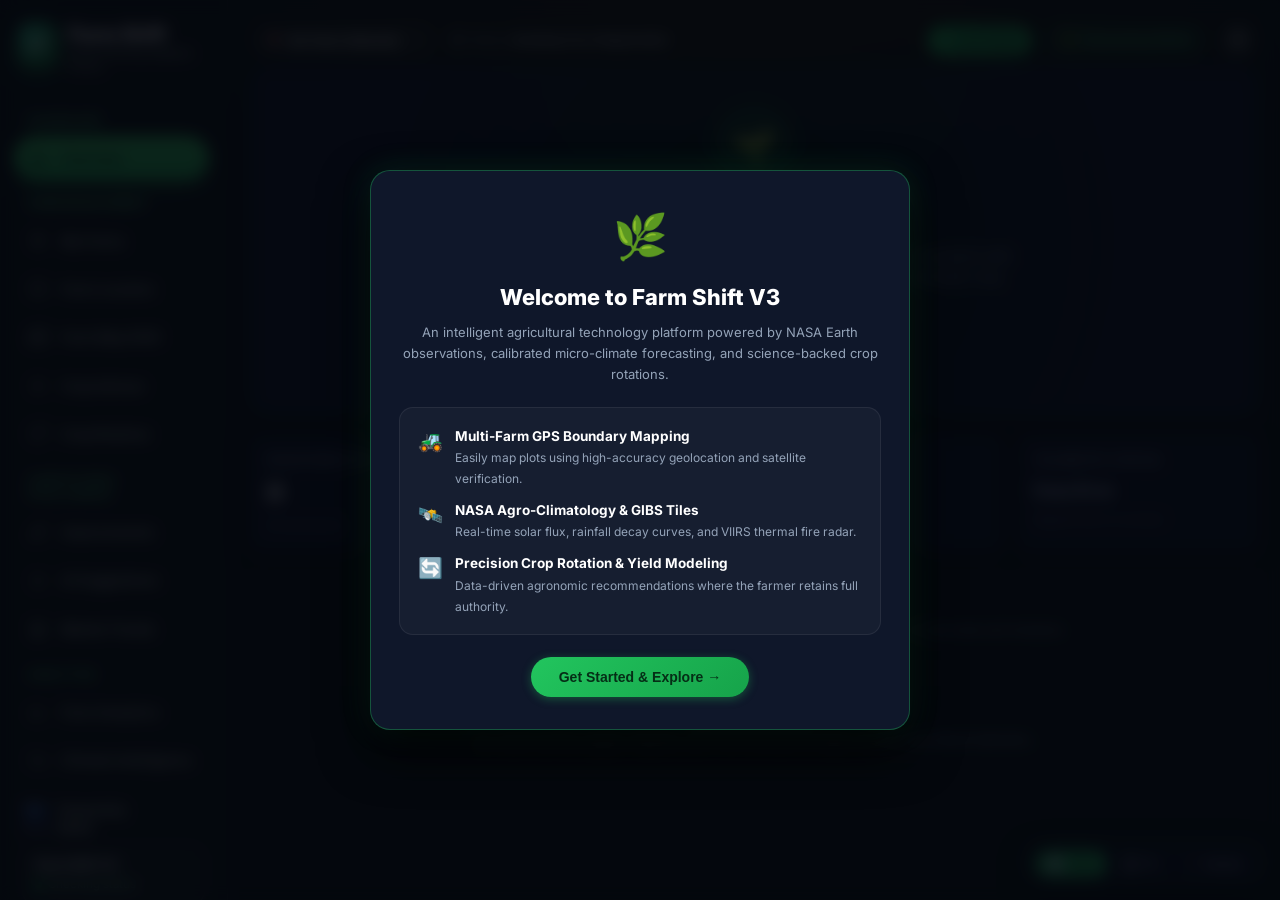
==== commit 57a54ca1: "Farm Shift V3 — Final Production Release with Vercel Deployment & Complete Agricultural Intelligence" ====
--- a/index.html
+++ b/index.html
@@ -3,7 +3,7 @@
 <head>
   <meta charset="UTF-8">
   <meta name="viewport" content="width=device-width, initial-scale=1.0, maximum-scale=1.0, user-scalable=no">
-  <title>Farm Shift V2+ | Smart Farming, Brighter Future</title>
+  <title>Farm Shift V3 | Intelligent Agricultural Technology Platform</title>
   
   <!-- Favicon -->
   <link rel="icon" type="image/png" href="/static/images/nasa_mobile_logo.png">
@@ -87,19 +87,96 @@
           </div>
         </div>
 
-        <nav class="sidebar-nav">
+        <nav class="sidebar-nav" style="overflow-y: auto; max-height: calc(100vh - 210px); padding-right: 4px;">
+          <!-- 1. Dashboard -->
+          <div class="nav-group-label" style="font-size: 10px; text-transform: uppercase; letter-spacing: 0.8px; color: #4ade80; font-weight: 800; padding: 10px 14px 4px;">Dashboard</div>
           <a class="nav-link active" data-tab="overview">
             <svg class="nav-icon" viewBox="0 0 24 24" fill="none" stroke="currentColor" stroke-width="2"><path d="M3 10.5 12 3l9 7.5V21a1 1 0 0 1-1 1h-5v-6H9v6H4a1 1 0 0 1-1-1v-10.5z"/></svg>
-            <span>Dashboard</span>
-          </a>
+            <span>Overview</span>
+          </a>
+
+          <!-- 2. Farm Management -->
+          <div class="nav-group-label" style="font-size: 10px; text-transform: uppercase; letter-spacing: 0.8px; color: #4ade80; font-weight: 800; padding: 12px 14px 4px;">Farm Management</div>
           <a class="nav-link" data-tab="my-farms">
             <svg class="nav-icon" viewBox="0 0 24 24" fill="none" stroke="currentColor" stroke-width="2"><path d="M12 22s7-6.2 7-12a7 7 0 1 0-14 0c0 5.8 7 12 7 12z"/><circle cx="12" cy="10" r="2.2"/></svg>
             <span>My Farms</span>
           </a>
+          <a class="nav-link" data-tab="location">
+            <svg class="nav-icon" viewBox="0 0 24 24" fill="none" stroke="currentColor" stroke-width="2"><circle cx="12" cy="12" r="10"/><line x1="22" y1="12" x2="18" y2="12"/><line x1="6" y1="12" x2="2" y2="12"/><line x1="12" y1="6" x2="12" y2="2"/><line x1="12" y1="22" x2="12" y2="18"/></svg>
+            <span>Farm Location</span>
+          </a>
+          <a class="nav-link" data-tab="farm-map">
+            <svg class="nav-icon" viewBox="0 0 24 24" fill="none" stroke="currentColor" stroke-width="2"><polygon points="1 6 1 22 8 18 16 22 23 18 23 2 16 6 8 2 1 6"/><line x1="8" y1="2" x2="8" y2="18"/><line x1="16" y1="6" x2="16" y2="22"/></svg>
+            <span>Farm Map (GIS)</span>
+          </a>
+          <a class="nav-link" data-tab="crop-advisor">
+            <svg class="nav-icon" viewBox="0 0 24 24" fill="none" stroke="currentColor" stroke-width="2"><circle cx="12" cy="12" r="3"/><path d="M12 1v4M12 19v4M4.22 4.22l2.83 2.83M16.95 16.95l2.83 2.83M1 12h4M19 12h4M4.22 19.78l2.83-2.83M16.95 7.05l2.83-2.83"/></svg>
+            <span>Crop Advisor</span>
+          </a>
+          <a class="nav-link" data-tab="rotation">
+            <svg class="nav-icon" viewBox="0 0 24 24" fill="none" stroke="currentColor" stroke-width="2"><path d="M21.5 2v6h-6M21.34 15.57a10 10 0 1 1-.57-8.38l5.67-5.67"/></svg>
+            <span>Crop Rotation</span>
+          </a>
+
+          <!-- 3. Agricultural Intelligence -->
+          <div class="nav-group-label" style="font-size: 10px; text-transform: uppercase; letter-spacing: 0.8px; color: #4ade80; font-weight: 800; padding: 12px 14px 4px;">Agricultural Intelligence</div>
+          <a class="nav-link" data-tab="improvements">
+            <svg class="nav-icon" viewBox="0 0 24 24" fill="none" stroke="currentColor" stroke-width="2"><path d="M12 20h9"/><path d="M16.5 3.5a2.121 2.121 0 0 1 3 3L7 19l-4 1 1-4L16.5 3.5z"/></svg>
+            <span>Improvements</span>
+          </a>
+          <a class="nav-link" data-tab="ai-suggestions">
+            <svg class="nav-icon" viewBox="0 0 24 24" fill="none" stroke="currentColor" stroke-width="2"><path d="M9.663 17h4.673M12 3v1m6.364 1.636l-.707.707M21 12h-1M4 12H3m3.343-5.657l-.707-.707m2.828 9.9a5 5 0 1 1 7.072 0l-.548.547A3.374 3.374 0 0 0 14 18.469V19a2 2 0 1 1-4 0v-.531c0-.895-.356-1.754-.988-2.386l-.548-.547z"/></svg>
+            <span>AI Suggestions</span>
+          </a>
+          <a class="nav-link" data-tab="market">
+            <svg class="nav-icon" viewBox="0 0 24 24" fill="none" stroke="currentColor" stroke-width="2"><path d="M3 3h2l.4 2M7 13h10l4-8H5.4M7 13L5.4 5M7 13l-2.293 2.293c-.63.63-.184 1.707.707 1.707H17m0 0a2 2 0 1 0 0 4 2 2 0 0 0 0-4zm-8 2a2 2 0 1 0 0 4 2 2 0 0 0 0-4z"/></svg>
+            <span>Market Trends</span>
+          </a>
+
+          <!-- 4. Analytics -->
+          <div class="nav-group-label" style="font-size: 10px; text-transform: uppercase; letter-spacing: 0.8px; color: #4ade80; font-weight: 800; padding: 12px 14px 4px;">Analytics</div>
           <a class="nav-link" data-tab="analytics">
             <svg class="nav-icon" viewBox="0 0 24 24" fill="none" stroke="currentColor" stroke-width="2"><path d="M4 19V5M4 19h16"/><path d="M8 15l3-4 3 2 4-6"/></svg>
-            <span>Analytics</span>
-          </a>
+            <span>Farm Analytics</span>
+          </a>
+          <a class="nav-link" data-tab="climate">
+            <svg class="nav-icon" viewBox="0 0 24 24" fill="none" stroke="currentColor" stroke-width="2"><path d="M17.5 19H9a7 7 0 1 1 6.71-9h1.79a4.5 4.5 0 1 1 0 9z"/></svg>
+            <span>Climate Intelligence</span>
+          </a>
+          <a class="nav-link" data-tab="crop-stress">
+            <svg class="nav-icon" viewBox="0 0 24 24" fill="none" stroke="currentColor" stroke-width="2"><path d="M12 2v20M17 5H9.5a3.5 3.5 0 0 0 0 7h5a3.5 3.5 0 0 1 0 7H6"/></svg>
+            <span>Crop Stress</span>
+          </a>
+          <a class="nav-link" data-tab="vegetation-anomalies">
+            <svg class="nav-icon" viewBox="0 0 24 24" fill="none" stroke="currentColor" stroke-width="2"><path d="M2 12h20M2 12l5-5 4 10 5-7 4 2"/></svg>
+            <span>Vegetation Anomalies</span>
+          </a>
+          <a class="nav-link" data-tab="yield-estimation">
+            <svg class="nav-icon" viewBox="0 0 24 24" fill="none" stroke="currentColor" stroke-width="2"><circle cx="12" cy="12" r="10"/><path d="m4.93 4.93 4.24 4.24M14.83 14.83l4.24 4.24M14.83 9.17l4.24-4.24M4.93 19.07l4.24-4.24"/></svg>
+            <span>Yield Estimation</span>
+          </a>
+
+          <!-- 5. Risk Intelligence -->
+          <div class="nav-group-label" style="font-size: 10px; text-transform: uppercase; letter-spacing: 0.8px; color: #4ade80; font-weight: 800; padding: 12px 14px 4px;">Risk Intelligence</div>
+          <a class="nav-link" data-tab="prediction">
+            <svg class="nav-icon" viewBox="0 0 24 24" fill="none" stroke="currentColor" stroke-width="2"><path d="M12 2l3.09 6.26L22 9.27l-5 4.87L18.18 21 12 17.77 5.82 21 7 14.14 2 9.27l6.91-1.01L12 2z"/></svg>
+            <span>Prediction Dashboard</span>
+          </a>
+          <a class="nav-link" data-tab="risk">
+            <svg class="nav-icon" viewBox="0 0 24 24" fill="none" stroke="currentColor" stroke-width="2"><path d="M10.29 3.86L1.82 18a2 2 0 0 0 1.71 3h16.94a2 2 0 0 0 1.71-3L13.71 3.86a2 2 0 0 0-3.42 0z"/><line x1="12" y1="9" x2="12" y2="13"/><line x1="12" y1="17" x2="12.01" y2="17"/></svg>
+            <span>Risk Assessment</span>
+          </a>
+          <a class="nav-link" data-tab="extreme-weather">
+            <svg class="nav-icon" viewBox="0 0 24 24" fill="none" stroke="currentColor" stroke-width="2"><polygon points="13 2 3 14 12 14 11 22 21 10 12 10 13 2"/></svg>
+            <span>Extreme Weather</span>
+          </a>
+          <a class="nav-link" data-tab="environmental-monitoring">
+            <svg class="nav-icon" viewBox="0 0 24 24" fill="none" stroke="currentColor" stroke-width="2"><path d="M8.5 14.5A2.5 2.5 0 0 0 11 12c0-1.38-.5-2-1-3-1.072-2.143-.224-4.054 2-6 .5 2.5 2 4.9 4 6.5 2 1.6 3 3.5 3 5.5a7 7 0 1 1-14 0c0-1.153.433-2.294 1-3a2.5 2.5 0 0 0 2.5 2.5z"/></svg>
+            <span>Environmental (FIRMS)</span>
+          </a>
+
+          <!-- 6. General -->
+          <div class="nav-group-label" style="font-size: 10px; text-transform: uppercase; letter-spacing: 0.8px; color: #4ade80; font-weight: 800; padding: 12px 14px 4px;">General</div>
           <a class="nav-link" data-tab="alerts">
             <svg class="nav-icon" viewBox="0 0 24 24" fill="none" stroke="currentColor" stroke-width="2"><path d="M18 8a6 6 0 1 0-12 0c0 7-3 9-3 9h18s-3-2-3-9"/><path d="M13.7 21a2 2 0 0 1-3.4 0"/></svg>
             <span>Alerts</span>
@@ -108,34 +185,9 @@
             <svg class="nav-icon" viewBox="0 0 24 24" fill="none" stroke="currentColor" stroke-width="2"><circle cx="12" cy="12" r="3"/><path d="M19.4 15a1.7 1.7 0 0 0 .3 1.8l.1.1a2 2 0 1 1-2.8 2.8l-.1-.1a1.7 1.7 0 0 0-1.8-.3 1.7 1.7 0 0 0-1 1.5V21a2 2 0 1 1-4 0v-.1a1.7 1.7 0 0 0-1-1.5 1.7 1.7 0 0 0-1.8.3l-.1.1a2 2 0 1 1-2.8-2.8l.1-.1a1.7 1.7 0 0 0 .3-1.8 1.7 1.7 0 0 0-1.5-1H3a2 2 0 1 1 0-4h.1a1.7 1.7 0 0 0 1.5-1 1.7 1.7 0 0 0-.3-1.8l-.1-.1a2 2 0 1 1 2.8-2.8l.1.1a1.7 1.7 0 0 0 1.8.3H9a1.7 1.7 0 0 0 1-1.5V3a2 2 0 1 1 4 0v.1a1.7 1.7 0 0 0 1 1.5 1.7 1.7 0 0 0 1.8-.3l.1-.1a2 2 0 1 1 2.8 2.8l-.1.1a1.7 1.7 0 0 0-.3 1.8V9c.3.6.9 1 1.5 1H21a2 2 0 1 1 0 4h-.1a1.7 1.7 0 0 0-1.5 1z"/></svg>
             <span>Settings</span>
           </a>
-          <a class="nav-link" data-tab="about">
-            <svg class="nav-icon" viewBox="0 0 24 24" fill="none" stroke="currentColor" stroke-width="2"><circle cx="12" cy="12" r="9"/><path d="M12 11v6M12 8h.01"/></svg>
-            <span>About</span>
-          </a>
-
-          <!-- V3 Navigation Groups -->
-          <div class="nav-group-label">Agricultural Intelligence</div>
-          <a class="nav-link" data-tab="market">
-            <svg class="nav-icon" viewBox="0 0 24 24" fill="none" stroke="currentColor" stroke-width="2"><path d="M3 3h2l.4 2M7 13h10l4-8H5.4M7 13L5.4 5M7 13l-2.293 2.293c-.63.63-.184 1.707.707 1.707H17m0 0a2 2 0 1 0 0 4 2 2 0 0 0 0-4zm-8 2a2 2 0 1 0 0 4 2 2 0 0 0 0-4z"/></svg>
-            <span>Market Trends</span>
-          </a>
-          <a class="nav-link" data-tab="crop-advisor">
-            <svg class="nav-icon" viewBox="0 0 24 24" fill="none" stroke="currentColor" stroke-width="2"><circle cx="12" cy="12" r="3"/><path d="M12 1v4M12 19v4M4.22 4.22l2.83 2.83M16.95 16.95l2.83 2.83M1 12h4M19 12h4M4.22 19.78l2.83-2.83M16.95 7.05l2.83-2.83"/></svg>
-            <span>Crop Advisor</span>
-          </a>
-
-          <div class="nav-group-label">Risk Intelligence</div>
-          <a class="nav-link" data-tab="prediction">
-            <svg class="nav-icon" viewBox="0 0 24 24" fill="none" stroke="currentColor" stroke-width="2"><path d="M12 2l3.09 6.26L22 9.27l-5 4.87L18.18 21 12 17.77 5.82 21 7 14.14 2 9.27l6.91-1.01L12 2z"/></svg>
-            <span>Prediction Hub</span>
-          </a>
-          <a class="nav-link" data-tab="risk">
-            <svg class="nav-icon" viewBox="0 0 24 24" fill="none" stroke="currentColor" stroke-width="2"><path d="M10.29 3.86L1.82 18a2 2 0 0 0 1.71 3h16.94a2 2 0 0 0 1.71-3L13.71 3.86a2 2 0 0 0-3.42 0z"/><line x1="12" y1="9" x2="12" y2="13"/><line x1="12" y1="17" x2="12.01" y2="17"/></svg>
-            <span>Risk Assessment</span>
-          </a>
-          <a class="nav-link" data-tab="climate">
-            <svg class="nav-icon" viewBox="0 0 24 24" fill="none" stroke="currentColor" stroke-width="2"><path d="M17.5 19H9a7 7 0 1 1 6.71-9h1.79a4.5 4.5 0 1 1 0 9z"/></svg>
-            <span>Climate Intelligence</span>
+          <a class="nav-link" data-tab="profile">
+            <svg class="nav-icon" viewBox="0 0 24 24" fill="none" stroke="currentColor" stroke-width="2"><path d="M20 21v-2a4 4 0 0 0-4-4H8a4 4 0 0 0-4 4v2"/><circle cx="12" cy="7" r="4"/></svg>
+            <span>Profile</span>
           </a>
         </nav>
       </div>
@@ -146,7 +198,7 @@
           <span>Powered by<br>NASA</span>
         </div>
         <div class="v2p-version-card">
-          <strong>Farm Shift v2+</strong>
+          <strong>Farm Shift V3</strong>
           <div class="v2p-status-line"><span class="v2p-status-dot" id="sys-status-dot"></span><span id="sys-status-text">Checking status</span></div>
         </div>
       </div>
@@ -814,7 +866,208 @@
         </form>
       </div>
 
-    </main>
+    
+      <!-- ===================================================================
+           V3 SECTION: FARM MAP (GIS)
+           =================================================================== -->
+      <div id="view-farm-map" class="app-section-view" style="display: none;">
+        <div class="view-page-header">
+          <div class="view-header-title-group">
+            <h2><span>🗺️</span> Full GIS Farm Map & Satellite Overlays</h2>
+            <p class="view-header-subtitle">Interactive Leaflet GIS map with NASA GIBS Daily True Color, Esri High-Resolution Satellite imagery, and farm parcel boundaries.</p>
+          </div>
+          <div style="font-size: 12px; color: #94a3b8; background: rgba(0,0,0,0.3); padding: 6px 12px; border-radius: 8px; border: 1px solid rgba(255,255,255,0.06);">
+            Cursor: <strong id="gis-cursor-coords" style="color: #4ade80;">--</strong> | Plot Center: <strong id="gis-coord-readout" style="color: #38bdf8;">--</strong>
+          </div>
+        </div>
+        <div class="card-glass" style="padding: 12px; margin-bottom: 20px;">
+          <div id="gis-map-container" style="height: 580px; width: 100%; border-radius: 12px; overflow: hidden; position: relative;"></div>
+        </div>
+      </div>
+
+      <!-- ===================================================================
+           V3 SECTION: CROP ADVISOR
+           =================================================================== -->
+      <div id="view-crop-advisor" class="app-section-view" style="display: none;">
+        <div class="view-page-header">
+          <div class="view-header-title-group">
+            <h2><span>🌱</span> Agro-Ecological Crop Advisor</h2>
+            <p class="view-header-subtitle">Scientifically validated crop recommendations tailored to farm soil, season, micro-climate, and water budget.</p>
+          </div>
+          <div style="display: flex; gap: 10px; align-items: center;">
+            <label style="font-size: 12px; color: #94a3b8;">Filter Season:</label>
+            <select id="advisor-v3-season" class="form-control" style="width: auto; padding: 6px 12px;">
+              <option value="all">All Seasons</option>
+              <option value="monsoon">Monsoon / Virippu</option>
+              <option value="winter">Winter / Mundakan</option>
+              <option value="summer">Summer / Puncha</option>
+            </select>
+          </div>
+        </div>
+        <div id="crop-advisor-v3-grid"></div>
+      </div>
+
+      <!-- ===================================================================
+           V3 SECTION: AGRICULTURAL IMPROVEMENTS (Alias for view-methods)
+           =================================================================== -->
+      <div id="view-improvements" class="app-section-view" style="display: none;">
+        <div class="view-page-header">
+          <div class="view-header-title-group">
+            <h2><span>🚜</span> Smart Farming Methods & Agricultural Improvements</h2>
+            <p class="view-header-subtitle">Crop-specific land preparation, precision planting, water conservation, IPM, and sustainable agriculture</p>
+          </div>
+        </div>
+        <div id="improvements-content-container">
+          <div class="card-glass" style="padding: 20px; margin-bottom: 16px; border-left: 4px solid #22c55e;">
+            <h3 style="font-size: 18px; font-weight: 800; color: #fff;">Rice (Oryza sativa) - High-Vigor Cultivation Guidelines</h3>
+            <span style="font-size: 12.5px; color: #94a3b8;">Tailored for your registered plot</span>
+            <p style="font-size: 11.5px; color: #38bdf8; margin-top: 8px;">These recommendations are calibrated with agricultural university standards. Verify local field conditions prior to critical operations.</p>
+          </div>
+          <div class="methods-modules-grid">
+            <div class="card-glass method-module-card">
+              <div class="method-module-header">
+                <span class="method-module-icon">💧</span>
+                <h4 class="method-module-title">Alternate Wetting & Drying (AWD)</h4>
+              </div>
+              <p class="method-module-desc">Install perforated field water tubes (pani pipe) to monitor field water level. Irrigate only when water depth drops to 15 cm below ground surface, saving 25% water.</p>
+            </div>
+            <div class="card-glass method-module-card">
+              <div class="method-module-header">
+                <span class="method-module-icon">🌾</span>
+                <h4 class="method-module-title">System of Rice Intensification (SRI)</h4>
+              </div>
+              <p class="method-module-desc">Transplant single young seedlings (8-12 days old) at wide square spacing (25 x 25 cm) with rotary cono-weeder inter-cultivation for maximal tiller density.</p>
+            </div>
+            <div class="card-glass method-module-card">
+              <div class="method-module-header">
+                <span class="method-module-icon">🧪</span>
+                <h4 class="method-module-title">Targeted Soil Health & pH Buffering</h4>
+              </div>
+              <p class="method-module-desc">In acid laterite/alluvial soils (pH 5.5 - 6.5), broadcast agricultural lime or dolomite at 250 kg/ha during primary tillage to unlock phosphorus fixation.</p>
+            </div>
+            <div class="card-glass method-module-card">
+              <div class="method-module-header">
+                <span class="method-module-icon">🍂</span>
+                <h4 class="method-module-title">Biological Nitrogen & Fallow Enrichment</h4>
+              </div>
+              <p class="method-module-desc">Broadcast Sesbania (Daincha) or Black Gram post-harvest to enrich organic carbon and fix biological atmospheric nitrogen (+35 kg N/ha).</p>
+            </div>
+          </div>
+        </div>
+      </div>
+
+      <!-- ===================================================================
+           V3 SECTION: AI SUGGESTIONS
+           =================================================================== -->
+      <div id="view-ai-suggestions" class="app-section-view" style="display: none;">
+        <div class="view-page-header">
+          <div class="view-header-title-group">
+            <h2><span>💡</span> Farm-Specific AI Recommendations</h2>
+            <p class="view-header-subtitle">Actionable, science-backed guidance with agronomic explanations and step-by-step implementation safeguards.</p>
+          </div>
+        </div>
+        <div id="ai-suggestions-list"></div>
+      </div>
+
+      <!-- ===================================================================
+           V3 SECTION: MARKET TRENDS
+           =================================================================== -->
+      <div id="view-market" class="app-section-view" style="display: none;"></div>
+
+      <!-- ===================================================================
+           V3 SECTION: CLIMATE INTELLIGENCE
+           =================================================================== -->
+      <div id="view-climate" class="app-section-view" style="display: none;">
+        <div class="view-page-header">
+          <div class="view-header-title-group">
+            <h2><span>☀️</span> Climate Intelligence & NASA Agro-Climatology</h2>
+            <p class="view-header-subtitle">14-day micro-climate outlook, precipitation sums, and solar radiation flux from NASA POWER.</p>
+          </div>
+        </div>
+        <div id="climate-v3-container"></div>
+      </div>
+
+      <!-- ===================================================================
+           V3 SECTION: CROP STRESS DETECTION
+           =================================================================== -->
+      <div id="view-crop-stress" class="app-section-view" style="display: none;">
+        <div class="view-page-header">
+          <div class="view-header-title-group">
+            <h2><span>🌾</span> Crop Stress Detection & Moisture Indices</h2>
+            <p class="view-header-subtitle">Continuous canopy thermal and moisture monitoring with targeted parcel inspection recommendations.</p>
+          </div>
+        </div>
+        <div id="crop-stress-v3-container"></div>
+      </div>
+
+      <!-- ===================================================================
+           V3 SECTION: VEGETATION ANOMALIES
+           =================================================================== -->
+      <div id="view-vegetation-anomalies" class="app-section-view" style="display: none;">
+        <div class="view-page-header">
+          <div class="view-header-title-group">
+            <h2><span>🛰️</span> Satellite Vegetation Anomalies</h2>
+            <p class="view-header-subtitle">Multi-temporal NDVI tracking and deviation detection comparing current canopy reflectance to 5-year historical baselines.</p>
+          </div>
+        </div>
+        <div id="vegetation-anomalies-v3-container"></div>
+      </div>
+
+      <!-- ===================================================================
+           V3 SECTION: YIELD ESTIMATION
+           =================================================================== -->
+      <div id="view-yield-estimation" class="app-section-view" style="display: none;">
+        <div class="view-page-header">
+          <div class="view-header-title-group">
+            <h2><span>⚖️</span> Agro-Ecological Yield Estimation</h2>
+            <p class="view-header-subtitle">Scientific yield projection model factoring in crop cultivar, soil mechanics, and irrigation regime. Transparent and un-guaranteed.</p>
+          </div>
+        </div>
+        <div id="yield-estimation-v3-container"></div>
+      </div>
+
+      <!-- ===================================================================
+           V3 SECTION: PREDICTION COCKPIT
+           =================================================================== -->
+      <div id="view-prediction" class="app-section-view" style="display: none;">
+        <div id="prediction-v3-container"></div>
+      </div>
+
+      <!-- ===================================================================
+           V3 SECTION: RISK ASSESSMENT
+           =================================================================== -->
+      <div id="view-risk" class="app-section-view" style="display: none;">
+        <div id="risk-v3-container"></div>
+      </div>
+
+      <!-- ===================================================================
+           V3 SECTION: EXTREME WEATHER
+           =================================================================== -->
+      <div id="view-extreme-weather" class="app-section-view" style="display: none;">
+        <div id="extreme-weather-v3-container"></div>
+      </div>
+
+      <!-- ===================================================================
+           V3 SECTION: ENVIRONMENTAL MONITORING (FIRMS)
+           =================================================================== -->
+      <div id="view-environmental-monitoring" class="app-section-view" style="display: none;">
+        <div id="environmental-monitoring-v3-container"></div>
+      </div>
+
+      <!-- ===================================================================
+           V3 SECTION: USER PROFILE
+           =================================================================== -->
+      <div id="view-profile" class="app-section-view" style="display: none;">
+        <div class="view-page-header">
+          <div class="view-header-title-group">
+            <h2><span>👤</span> Farmer Profile & Account</h2>
+            <p class="view-header-subtitle">Manage farmer identity, regional agricultural credentials, and platform security.</p>
+          </div>
+        </div>
+        <div id="profile-v3-container"></div>
+      </div>
+
+</main>
   </div>
 
 
@@ -1291,7 +1544,7 @@
     </button>
   </div>
 
-  <!-- Application Scripts (Pure HTML5 & Vanilla JavaScript Stack) -->
+    <!-- Application Scripts (Pure HTML5 & Vanilla JavaScript Stack) -->
   <script src="/static/vendor/leaflet/leaflet.js"></script>
   <script src="/static/js/intelligence.js"></script>
   <script src="/static/js/charts.js"></script>
@@ -1306,6 +1559,20 @@
   <script src="/static/js/farm_manager.js"></script>
   <script src="/static/js/registration.js"></script>
   <script src="/static/js/settings.js"></script>
+  <script src="/static/js/auth.js"></script>
+  <script src="/static/js/market.js"></script>
+  <script src="/static/js/farm_map.js"></script>
+  <script src="/static/js/crop_advisor.js"></script>
+  <script src="/static/js/ai_suggestions.js"></script>
+  <script src="/static/js/climate.js"></script>
+  <script src="/static/js/crop_stress.js"></script>
+  <script src="/static/js/vegetation_anomalies.js"></script>
+  <script src="/static/js/yield_estimation.js"></script>
+  <script src="/static/js/prediction.js"></script>
+  <script src="/static/js/risk.js"></script>
+  <script src="/static/js/extreme_weather.js"></script>
+  <script src="/static/js/environmental_monitoring.js"></script>
+  <script src="/static/js/profile.js"></script>
   <script src="/static/js/app.js"></script>
 </body>
 </html>
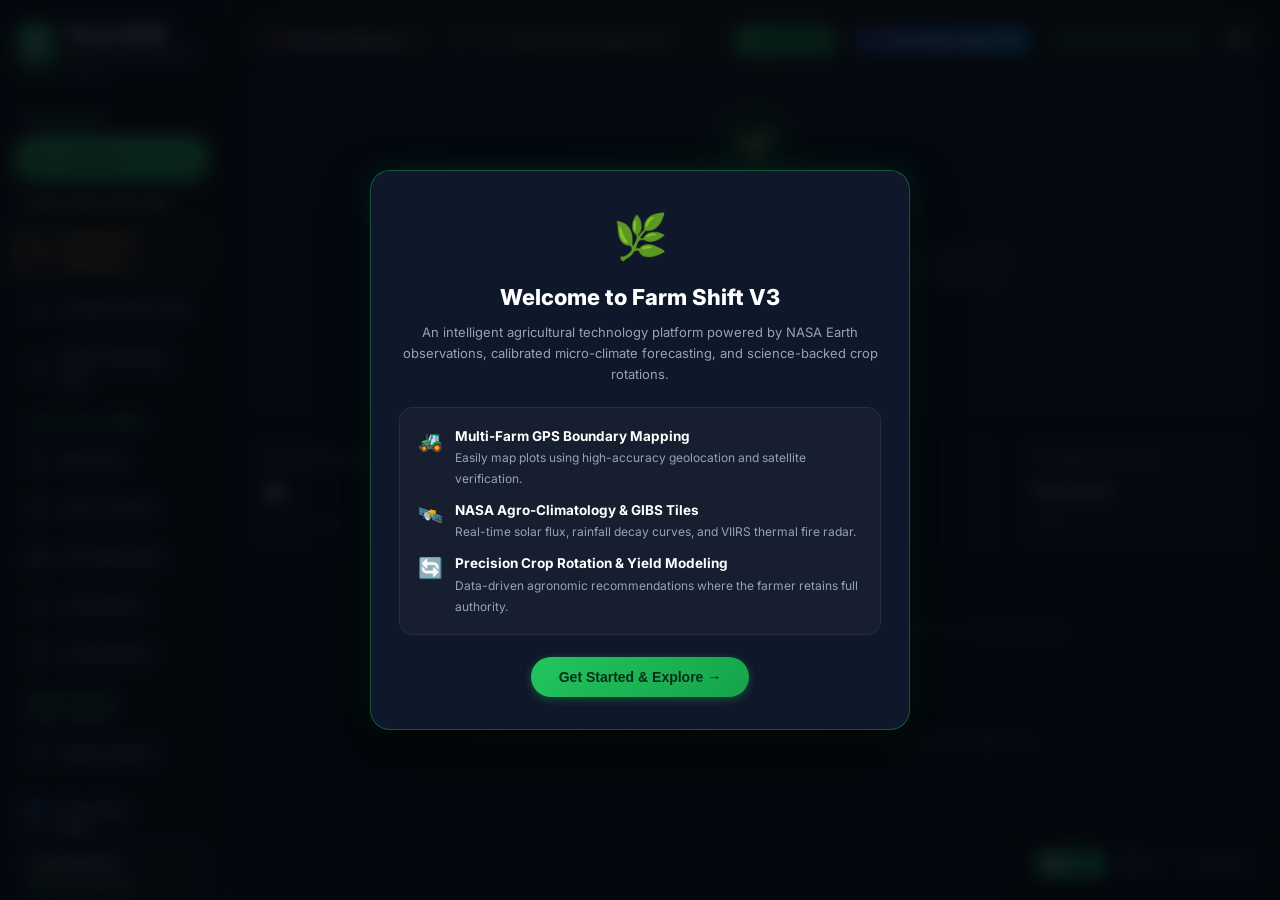
==== commit 91a238f1: "NASA Space Apps 2026 Hero Release: Field Shift Optimizer, Climate Scenario Stress Test & Submission " ====
--- a/index.html
+++ b/index.html
@@ -95,7 +95,22 @@
             <span>Overview</span>
           </a>
 
-          <!-- 2. Farm Management -->
+          <!-- 2. NASA Space Apps Challenge 2026 Special -->
+          <div class="nav-group-label" style="font-size: 10px; text-transform: uppercase; letter-spacing: 0.8px; color: #fbbf24; font-weight: 800; padding: 12px 14px 4px;">NASA Space Apps 2026</div>
+          <a class="nav-link" data-tab="field-shift-optimizer" style="background: rgba(251, 191, 36, 0.08); border-left: 3px solid #fbbf24;">
+            <svg class="nav-icon" viewBox="0 0 24 24" fill="none" stroke="#fbbf24" stroke-width="2"><circle cx="12" cy="12" r="10"/><path d="M12 2a14.5 14.5 0 0 0 0 20 14.5 14.5 0 0 0 0-20"/><path d="M2 12h20"/></svg>
+            <span style="font-weight: 700; color: #fbbf24;">Field Shift Optimizer</span>
+          </a>
+          <a class="nav-link" data-tab="climate-scenario-simulator">
+            <svg class="nav-icon" viewBox="0 0 24 24" fill="none" stroke="currentColor" stroke-width="2"><line x1="4" y1="21" x2="4" y2="14"/><line x1="4" y1="10" x2="4" y2="3"/><line x1="12" y1="21" x2="12" y2="12"/><line x1="12" y1="8" x2="12" y2="3"/><line x1="20" y1="21" x2="20" y2="16"/><line x1="20" y1="12" x2="20" y2="3"/><line x1="1" y1="14" x2="7" y2="14"/><line x1="9" y1="8" x2="15" y2="8"/><line x1="17" y1="16" x2="23" y2="16"/></svg>
+            <span>Climate Stress Test</span>
+          </a>
+          <a class="nav-link" data-tab="nasa-submission-hub">
+            <svg class="nav-icon" viewBox="0 0 24 24" fill="none" stroke="currentColor" stroke-width="2"><path d="M4.5 16.5c-1.5 1.26-2 5-2 5s3.74-.5 5-2c.71-.84.7-2.13-.09-2.91a2.18 2.18 0 0 0-2.91-.09z"/><path d="m12 15-3-3a22 22 0 0 1 2-3.95A12.88 12.88 0 0 1 22 2c0 2.72-.78 7.5-6 11a22.35 22.35 0 0 1-4 2z"/></svg>
+            <span>NASA Challenge Hub</span>
+          </a>
+
+          <!-- 3. Farm Management -->
           <div class="nav-group-label" style="font-size: 10px; text-transform: uppercase; letter-spacing: 0.8px; color: #4ade80; font-weight: 800; padding: 12px 14px 4px;">Farm Management</div>
           <a class="nav-link" data-tab="my-farms">
             <svg class="nav-icon" viewBox="0 0 24 24" fill="none" stroke="currentColor" stroke-width="2"><path d="M12 22s7-6.2 7-12a7 7 0 1 0-14 0c0 5.8 7 12 7 12z"/><circle cx="12" cy="10" r="2.2"/></svg>
@@ -238,6 +253,10 @@
           <div class="topbar-right">
             <button class="btn-pill btn-primary-green btn-trigger-add-farm">
               <span>+ Add Farm</span>
+            </button>
+            <button class="btn-pill" style="background: linear-gradient(135deg, #1e3a8a, #0284c7); color: #fff; font-weight: 700; border: none; cursor: pointer; padding: 6px 14px; font-size: 12px; display: inline-flex; align-items: center; gap: 6px; box-shadow: 0 2px 6px rgba(2,132,199,0.3);" onclick="FarmApp.showView('nasa-submission-hub')" title="NASA Space Apps 2026 Showcase Hub">
+              <span>🚀</span>
+              <span>NASA Space Apps Hub</span>
             </button>
             <div class="nasa-powered-badge">
               <span>🌿</span>
@@ -1065,6 +1084,27 @@
           </div>
         </div>
         <div id="profile-v3-container"></div>
+      </div>
+
+      <!-- ===================================================================
+           NASA SPACE APPS 2026: FIELD SHIFT OPTIMIZER (HERO CHALLENGE)
+           =================================================================== -->
+      <div id="view-field-shift-optimizer" class="app-section-view" style="display: none;">
+        <div id="field-shift-optimizer-view"></div>
+      </div>
+
+      <!-- ===================================================================
+           NASA SPACE APPS 2026: CLIMATE SCENARIO STRESS SIMULATOR
+           =================================================================== -->
+      <div id="view-climate-scenario-simulator" class="app-section-view" style="display: none;">
+        <div id="climate-scenario-simulator-view"></div>
+      </div>
+
+      <!-- ===================================================================
+           NASA SPACE APPS 2026: CHALLENGE & JUDGE SHOWCASE HUB
+           =================================================================== -->
+      <div id="view-nasa-submission-hub" class="app-section-view" style="display: none;">
+        <div id="nasa-submission-hub-view"></div>
       </div>
 
 </main>
@@ -1573,6 +1613,9 @@
   <script src="/static/js/extreme_weather.js"></script>
   <script src="/static/js/environmental_monitoring.js"></script>
   <script src="/static/js/profile.js"></script>
+  <script src="/static/js/field_shift_optimizer.js"></script>
+  <script src="/static/js/climate_scenario_simulator.js"></script>
+  <script src="/static/js/nasa_submission_hub.js"></script>
   <script src="/static/js/app.js"></script>
 </body>
 </html>
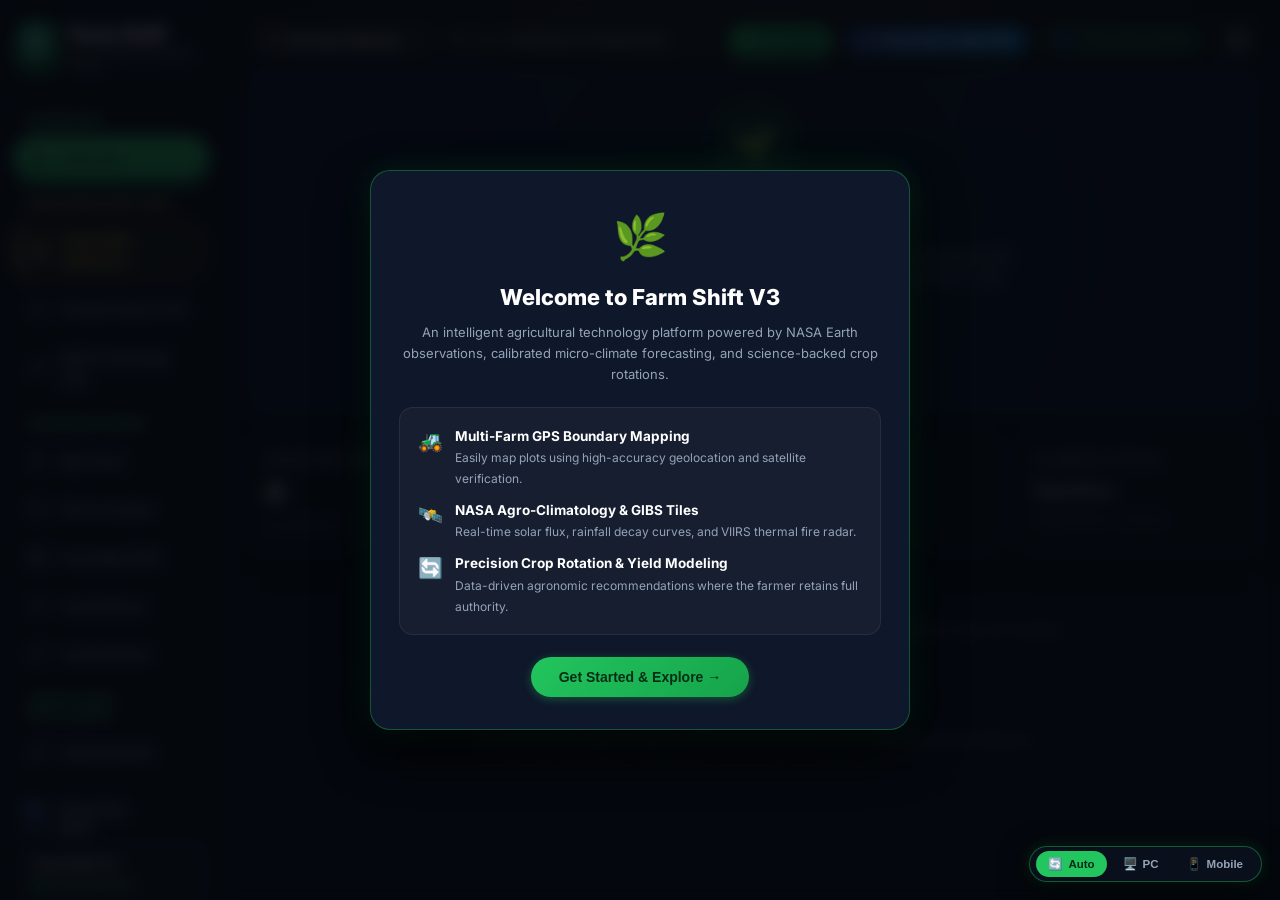
==== commit 7239dec7: "Enhance UI/UX design: unified dark glassmorphism, responsive grid, real NASA logos and satellite ima" ====
--- a/index.html
+++ b/index.html
@@ -21,6 +21,7 @@
   <link rel="stylesheet" href="/static/css/desktop.css">
   <link rel="stylesheet" href="/static/css/mobile.css">
   <link rel="stylesheet" href="/static/css/v2plus.css">
+  <link rel="stylesheet" href="/static/css/v3_enhancements.css">
 
   <style>
     .location-choices-grid {
@@ -258,8 +259,8 @@
               <span>🚀</span>
               <span>NASA Space Apps Hub</span>
             </button>
-            <div class="nasa-powered-badge">
-              <span>🌿</span>
+            <div class="nasa-powered-badge" style="display: inline-flex; align-items: center; gap: 8px;">
+              <img src="/static/images/nasa_mobile_logo.png" alt="NASA" style="width: 18px; height: 18px; object-fit: contain;">
               <span>Powered by NASA</span>
             </div>
             <button class="user-avatar-btn" onclick="FarmApp.showView('settings')" title="Farm Settings">
--- a/static/css/v3_enhancements.css
+++ b/static/css/v3_enhancements.css
@@ -0,0 +1,396 @@
+/* ==========================================================================
+   FARM SHIFT V3 - PREMIUM DESIGN ENHANCEMENTS & COHESIVE THEME SYSTEM
+   Engineered for NASA Space Apps Challenge "Field Shift: Adapting Farms with NASA Data"
+   ========================================================================== */
+
+/* ─── Grid & Responsive Layout System ────────────────────────────────────── */
+.row {
+  display: flex;
+  flex-wrap: wrap;
+  margin-left: -12px;
+  margin-right: -12px;
+}
+
+[class*="col-"] {
+  position: relative;
+  width: 100%;
+  padding-left: 12px;
+  padding-right: 12px;
+}
+
+.col-12 { flex: 0 0 100%; max-width: 100%; }
+.col-6  { flex: 0 0 50%; max-width: 50%; }
+.col-4  { flex: 0 0 33.333333%; max-width: 33.333333%; }
+.col-3  { flex: 0 0 25%; max-width: 25%; }
+
+@media (min-width: 576px) {
+  .col-sm-6 { flex: 0 0 50%; max-width: 50%; }
+}
+
+@media (min-width: 768px) {
+  .col-md-3 { flex: 0 0 25%; max-width: 25%; }
+  .col-md-4 { flex: 0 0 33.333333%; max-width: 33.333333%; }
+  .col-md-6 { flex: 0 0 50%; max-width: 50%; }
+  .col-md-8 { flex: 0 0 66.666667%; max-width: 66.666667%; }
+  .col-md-12 { flex: 0 0 100%; max-width: 100%; }
+}
+
+@media (min-width: 992px) {
+  .col-lg-4 { flex: 0 0 33.333333%; max-width: 33.333333%; }
+  .col-lg-5 { flex: 0 0 41.666667%; max-width: 41.666667%; }
+  .col-lg-6 { flex: 0 0 50%; max-width: 50%; }
+  .col-lg-7 { flex: 0 0 58.333333%; max-width: 58.333333%; }
+  .col-lg-8 { flex: 0 0 66.666667%; max-width: 66.666667%; }
+}
+
+/* ─── Flex Utilities ─────────────────────────────────────────────────────── */
+.d-flex { display: flex !important; }
+.flex-wrap { flex-wrap: wrap !important; }
+.align-items-center { align-items: center !important; }
+.justify-content-between { justify-content: space-between !important; }
+.justify-content-center { justify-content: center !important; }
+.gap-2 { gap: 8px !important; }
+.gap-3 { gap: 14px !important; }
+.gap-4 { gap: 20px !important; }
+
+/* ─── Spacing Utilities ──────────────────────────────────────────────────── */
+.m-0 { margin: 0 !important; }
+.mb-0 { margin-bottom: 0 !important; }
+.mb-1 { margin-bottom: 4px !important; }
+.mb-2 { margin-bottom: 8px !important; }
+.mb-3 { margin-bottom: 14px !important; }
+.mb-4 { margin-bottom: 22px !important; }
+.mt-1 { margin-top: 4px !important; }
+.mt-2 { margin-top: 8px !important; }
+.mt-3 { margin-top: 14px !important; }
+.mt-4 { margin-top: 22px !important; }
+.mr-1 { margin-right: 4px !important; }
+.mr-2 { margin-right: 8px !important; }
+.mr-3 { margin-right: 14px !important; }
+.ml-1 { margin-left: 4px !important; }
+.ml-2 { margin-left: 8px !important; }
+.p-2 { padding: 8px !important; }
+.p-3 { padding: 14px !important; }
+.p-4 { padding: 22px !important; }
+.py-2 { padding-top: 8px !important; padding-bottom: 8px !important; }
+.py-3 { padding-top: 14px !important; padding-bottom: 14px !important; }
+.py-4 { padding-top: 22px !important; padding-bottom: 22px !important; }
+.px-3 { padding-left: 14px !important; padding-right: 14px !important; }
+.px-4 { padding-left: 22px !important; padding-right: 22px !important; }
+.text-center { text-align: center !important; }
+.text-right { text-align: right !important; }
+.text-muted { color: #94a3b8 !important; }
+.text-light { color: #f1f5f9 !important; }
+.text-white { color: #ffffff !important; }
+.text-white-50 { color: rgba(255, 255, 255, 0.6) !important; }
+.text-dark { color: #ffffff !important; }
+.text-success { color: #4ade80 !important; }
+.text-primary { color: #38bdf8 !important; }
+.text-warning { color: #fbbf24 !important; }
+.text-danger  { color: #f87171 !important; }
+.text-info    { color: #22d3ee !important; }
+.font-weight-bold { font-weight: 700 !important; }
+.small, small { font-size: 0.84rem !important; }
+.lead { font-size: 1.1rem; line-height: 1.6; }
+
+/* ─── Premium Glassmorphic Cards ─────────────────────────────────────────── */
+.card, .card-glass, .fs-card {
+  background: rgba(14, 25, 21, 0.85);
+  backdrop-filter: blur(14px);
+  -webkit-backdrop-filter: blur(14px);
+  border: 1px solid rgba(255, 255, 255, 0.08);
+  border-radius: 16px;
+  color: #f1f5f9;
+  box-shadow: 0 8px 32px 0 rgba(0, 0, 0, 0.45);
+  transition: all 0.25s ease;
+  position: relative;
+  overflow: hidden;
+}
+
+.card:hover, .card-glass:hover, .fs-card:hover {
+  border-color: rgba(74, 222, 128, 0.25);
+  box-shadow: 0 12px 36px 0 rgba(0, 0, 0, 0.55), 0 0 20px rgba(34, 197, 94, 0.12);
+}
+
+.card-body {
+  padding: 20px;
+}
+
+.bg-light, .bg-white {
+  background: rgba(255, 255, 255, 0.04) !important;
+  color: #f8fafc !important;
+}
+
+.border {
+  border: 1px solid rgba(255, 255, 255, 0.08) !important;
+}
+
+.border-success {
+  border-color: rgba(34, 197, 94, 0.4) !important;
+}
+
+/* ─── Glowing Accents & Side Borders ─────────────────────────────────────── */
+.border-left-primary { border-left: 4px solid #38bdf8 !important; }
+.border-left-success { border-left: 4px solid #22c55e !important; }
+.border-left-warning { border-left: 4px solid #f59e0b !important; }
+.border-left-danger  { border-left: 4px solid #ef4444 !important; }
+
+.border-top-primary  { border-top: 4px solid #38bdf8 !important; }
+.border-top-success  { border-top: 4px solid #22c55e !important; }
+.border-top-warning  { border-top: 4px solid #f59e0b !important; }
+.border-top-info     { border-top: 4px solid #06b6d4 !important; }
+.border-top-secondary{ border-top: 4px solid #8b5cf6 !important; }
+
+/* ─── Badges & Status Chips ──────────────────────────────────────────────── */
+.badge {
+  display: inline-flex;
+  align-items: center;
+  gap: 4px;
+  padding: 5px 10px;
+  font-size: 0.78rem;
+  font-weight: 700;
+  border-radius: 9999px;
+  letter-spacing: 0.3px;
+  line-height: 1;
+}
+
+.badge-success {
+  background: rgba(34, 197, 94, 0.16);
+  color: #4ade80;
+  border: 1px solid rgba(74, 222, 128, 0.35);
+}
+
+.badge-primary {
+  background: rgba(56, 189, 248, 0.16);
+  color: #38bdf8;
+  border: 1px solid rgba(56, 189, 248, 0.35);
+}
+
+.badge-warning {
+  background: rgba(245, 158, 11, 0.16);
+  color: #fbbf24;
+  border: 1px solid rgba(245, 158, 11, 0.35);
+}
+
+.badge-danger {
+  background: rgba(239, 68, 68, 0.16);
+  color: #f87171;
+  border: 1px solid rgba(239, 68, 68, 0.35);
+}
+
+.badge-secondary, .badge-dark {
+  background: rgba(255, 255, 255, 0.08);
+  color: #cbd5e1;
+  border: 1px solid rgba(255, 255, 255, 0.12);
+}
+
+.badge-info {
+  background: rgba(6, 182, 212, 0.16);
+  color: #22d3ee;
+  border: 1px solid rgba(6, 182, 212, 0.35);
+}
+
+/* ─── Buttons ────────────────────────────────────────────────────────────── */
+.btn {
+  display: inline-flex;
+  align-items: center;
+  justify-content: center;
+  font-family: 'Inter', sans-serif;
+  font-weight: 600;
+  border-radius: 12px;
+  padding: 10px 18px;
+  font-size: 0.9rem;
+  border: none;
+  cursor: pointer;
+  transition: all 0.2s cubic-bezier(0.4, 0, 0.2, 1);
+  text-decoration: none;
+}
+
+.btn-success {
+  background: linear-gradient(135deg, #22c55e 0%, #16a34a 100%);
+  color: #05210f;
+  box-shadow: 0 4px 14px rgba(34, 197, 94, 0.35);
+}
+
+.btn-success:hover {
+  background: linear-gradient(135deg, #4ade80 0%, #22c55e 100%);
+  transform: translateY(-1px);
+  box-shadow: 0 6px 20px rgba(34, 197, 94, 0.5);
+}
+
+.btn-outline-success {
+  background: rgba(34, 197, 94, 0.08);
+  color: #4ade80;
+  border: 1px solid rgba(74, 222, 128, 0.35);
+}
+
+.btn-outline-success:hover, .btn-outline-success.active {
+  background: linear-gradient(135deg, #22c55e 0%, #16a34a 100%);
+  color: #05210f;
+  border-color: #22c55e;
+}
+
+.btn-primary {
+  background: linear-gradient(135deg, #0284c7 0%, #0369a1 100%);
+  color: #ffffff;
+  box-shadow: 0 4px 14px rgba(2, 132, 199, 0.35);
+}
+
+.btn-primary:hover {
+  background: linear-gradient(135deg, #38bdf8 0%, #0284c7 100%);
+  transform: translateY(-1px);
+}
+
+.btn-outline-info {
+  background: rgba(6, 182, 212, 0.08);
+  color: #22d3ee;
+  border: 1px solid rgba(6, 182, 212, 0.35);
+}
+
+.btn-outline-info:hover {
+  background: rgba(6, 182, 212, 0.2);
+}
+
+.btn-outline-light {
+  background: rgba(255, 255, 255, 0.08);
+  color: #ffffff;
+  border: 1px solid rgba(255, 255, 255, 0.2);
+}
+
+.btn-outline-light:hover {
+  background: rgba(255, 255, 255, 0.18);
+}
+
+.btn-lg {
+  padding: 14px 26px;
+  font-size: 1rem;
+  border-radius: 14px;
+}
+
+.btn-sm {
+  padding: 6px 12px;
+  font-size: 0.8rem;
+  border-radius: 8px;
+}
+
+/* ─── Interactive Range Sliders ──────────────────────────────────────────── */
+.form-control-range, input[type=range] {
+  -webkit-appearance: none;
+  width: 100%;
+  height: 8px;
+  background: rgba(255, 255, 255, 0.1);
+  border-radius: 8px;
+  outline: none;
+  margin: 12px 0;
+  transition: all 0.2s;
+}
+
+.form-control-range::-webkit-slider-thumb, input[type=range]::-webkit-slider-thumb {
+  -webkit-appearance: none;
+  width: 22px;
+  height: 22px;
+  border-radius: 50%;
+  background: linear-gradient(135deg, #4ade80, #16a34a);
+  cursor: pointer;
+  border: 2px solid #ffffff;
+  box-shadow: 0 0 12px rgba(34, 197, 94, 0.8);
+  transition: transform 0.15s ease, box-shadow 0.15s ease;
+}
+
+.form-control-range::-webkit-slider-thumb:hover, input[type=range]::-webkit-slider-thumb:hover {
+  transform: scale(1.2);
+  box-shadow: 0 0 18px rgba(74, 222, 128, 1);
+}
+
+/* ─── Tables ─────────────────────────────────────────────────────────────── */
+.table {
+  width: 100%;
+  margin-bottom: 0;
+  color: #e2e8f0;
+  border-collapse: separate;
+  border-spacing: 0;
+}
+
+.table-responsive {
+  overflow-x: auto;
+  -webkit-overflow-scrolling: touch;
+  border-radius: 12px;
+  border: 1px solid rgba(255, 255, 255, 0.08);
+}
+
+.table th, .table td {
+  padding: 14px 18px;
+  vertical-align: middle;
+  border-top: 1px solid rgba(255, 255, 255, 0.06);
+}
+
+.table-hover tbody tr:hover {
+  background: rgba(34, 197, 94, 0.06);
+}
+
+.table thead th {
+  background: rgba(255, 255, 255, 0.04);
+  color: #94a3b8;
+  font-size: 0.8rem;
+  text-transform: uppercase;
+  letter-spacing: 0.6px;
+  border-bottom: 1px solid rgba(255, 255, 255, 0.1);
+  border-top: none;
+}
+
+/* ─── NASA Aerospace Hero Banner ─────────────────────────────────────────── */
+.nasa-hero-banner {
+  background: linear-gradient(135deg, rgba(11, 29, 58, 0.95) 0%, rgba(13, 35, 58, 0.9) 100%), 
+              url('/static/images/earth_glow.png') right center / cover no-repeat;
+  border: 1px solid rgba(56, 189, 248, 0.25);
+  box-shadow: 0 16px 40px rgba(0, 0, 0, 0.6), 0 0 30px rgba(56, 189, 248, 0.12);
+}
+
+/* ─── Pulsing Beacon ─────────────────────────────────────────────────────── */
+@keyframes beacon-pulse {
+  0% { transform: scale(0.95); opacity: 0.8; }
+  50% { transform: scale(1.15); opacity: 1; }
+  100% { transform: scale(0.95); opacity: 0.8; }
+}
+
+.live-beacon {
+  display: inline-block;
+  width: 8px;
+  height: 8px;
+  border-radius: 50%;
+  background: #22c55e;
+  box-shadow: 0 0 10px #22c55e;
+  animation: beacon-pulse 2s infinite ease-in-out;
+  margin-right: 6px;
+}
+
+/* ─── Hero Image Card with Gradient Overlay ──────────────────────────────── */
+.crop-hero-image-card {
+  position: relative;
+  border-radius: 16px;
+  overflow: hidden;
+  height: 220px;
+  background-size: cover;
+  background-position: center;
+}
+
+.crop-hero-image-card::after {
+  content: '';
+  position: absolute;
+  top: 0; left: 0; right: 0; bottom: 0;
+  background: linear-gradient(to top, rgba(7, 17, 14, 0.92) 0%, rgba(7, 17, 14, 0.3) 60%, transparent 100%);
+}
+
+.crop-hero-content {
+  position: absolute;
+  bottom: 0;
+  left: 0;
+  right: 0;
+  padding: 18px 20px;
+  z-index: 2;
+}
+
+/* ─── Viewport Switch Bar Enhancements ───────────────────────────────────── */
+.viewport-switch-bar {
+  z-index: 99999 !important;
+}
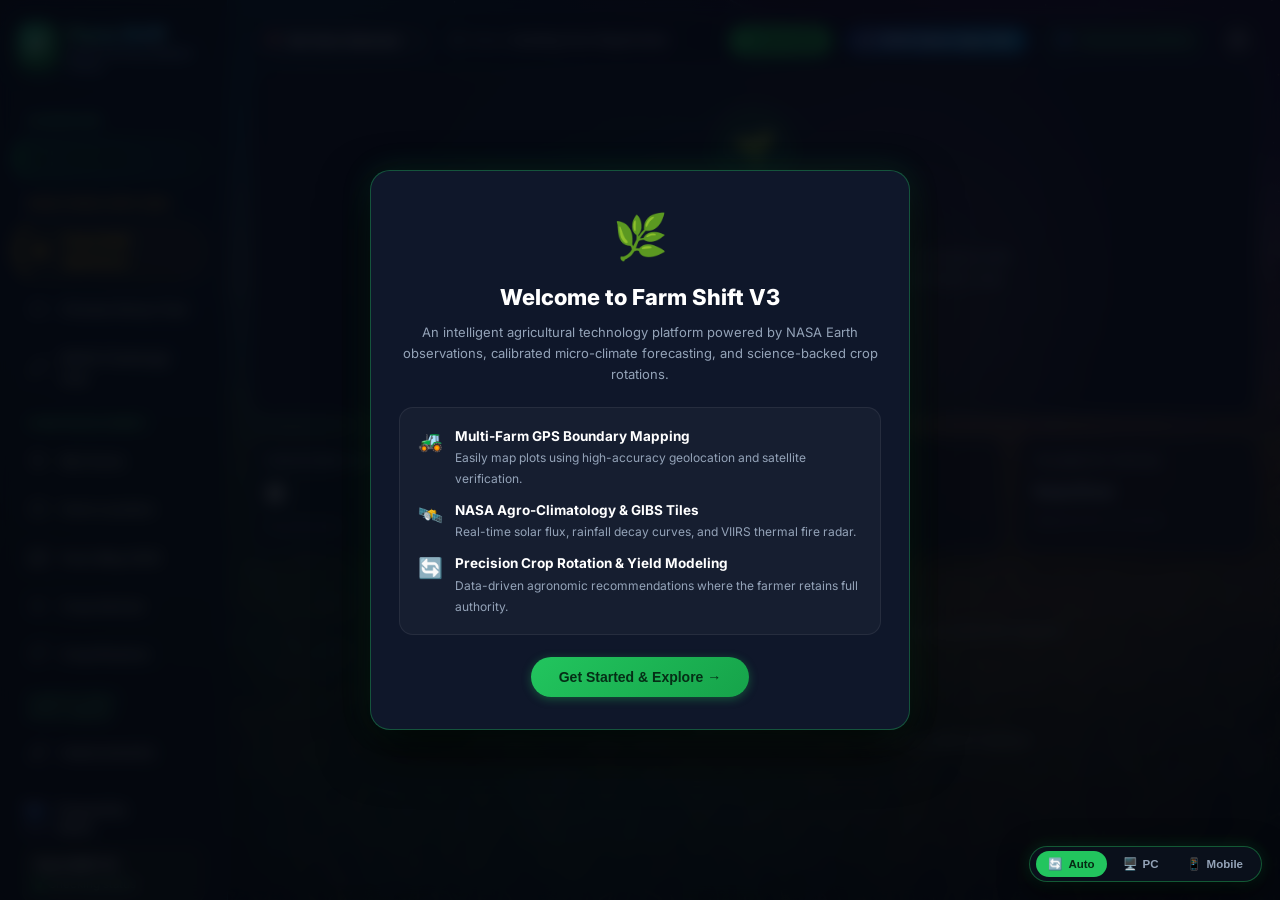
==== commit 564aadd2: "Fix Farm Field Overview map: layer switches (NDVI, True Color, Land Cover), interactive zoom control" ====
--- a/index.html
+++ b/index.html
@@ -398,9 +398,9 @@
                   <h2 class="card-heading-title">Farm Field Overview</h2>
                 </div>
                 <div class="layer-toggle-group">
-                  <button class="layer-toggle-btn active" data-layer="NDVI">NDVI</button>
-                  <button class="layer-toggle-btn" data-layer="True Color">True Color</button>
-                  <button class="layer-toggle-btn" data-layer="Land Cover">Land Cover</button>
+                  <button class="layer-toggle-btn active" data-layer="NDVI" onclick="FarmMap.setDesktopLayer('NDVI')">NDVI</button>
+                  <button class="layer-toggle-btn" data-layer="True Color" onclick="FarmMap.setDesktopLayer('True Color')">True Color</button>
+                  <button class="layer-toggle-btn" data-layer="Land Cover" onclick="FarmMap.setDesktopLayer('Land Cover')">Land Cover</button>
                 </div>
               </div>
 
@@ -414,18 +414,22 @@
                   </div>
                 </div>
 
-                <div class="map-legend-vertical">
-                  <div class="legend-bar-gradient"></div>
-                  <div class="legend-text-labels">
-                    <span class="lbl-healthy">Healthy</span>
-                    <span class="lbl-stressed">Stressed</span>
+                <div class="map-legend-vertical" id="desk-map-legend">
+                  <div style="font-size: 10px; font-weight: 700; color: #94a3b8; text-transform: uppercase; letter-spacing: 0.5px; margin-bottom: 6px;">NDVI Vigor</div>
+                  <div style="display: flex; align-items: center; gap: 10px;">
+                    <div class="legend-bar-gradient" style="width: 12px; height: 95px; border-radius: 6px; background: linear-gradient(to bottom, #22c55e 0%, #eab308 50%, #ef4444 100%); border: 1px solid rgba(255,255,255,0.2);"></div>
+                    <div class="legend-text-labels" style="display: flex; flex-direction: column; justify-content: space-between; height: 95px; font-size: 11px; font-weight: 600;">
+                      <span class="lbl-healthy" style="color: #4ade80;">Healthy (0.85)</span>
+                      <span style="color: #facc15; font-size: 10px;">Moderate (0.55)</span>
+                      <span class="lbl-stressed" style="color: #f87171;">Stressed (0.22)</span>
+                    </div>
                   </div>
                 </div>
 
                 <div class="map-controls-group">
-                  <button class="map-ctrl-btn" id="desk-map-zoomin" title="Zoom In">+</button>
-                  <button class="map-ctrl-btn" id="desk-map-zoomout" title="Zoom Out">−</button>
-                  <button class="map-ctrl-btn" id="desk-map-fullscreen" title="Toggle Fullscreen">⛶</button>
+                  <button class="map-ctrl-btn" id="desk-map-zoomin" onclick="FarmMap.zoomIn()" title="Zoom In">+</button>
+                  <button class="map-ctrl-btn" id="desk-map-zoomout" onclick="FarmMap.zoomOut()" title="Zoom Out">−</button>
+                  <button class="map-ctrl-btn" id="desk-map-fullscreen" onclick="FarmMap.toggleFullscreen()" title="Toggle Fullscreen">⛶</button>
                 </div>
               </div>
             </div>
--- a/static/css/v3_enhancements.css
+++ b/static/css/v3_enhancements.css
@@ -394,3 +394,418 @@
 .viewport-switch-bar {
   z-index: 99999 !important;
 }
+
+/* ─── Ultra-Vivid AI Generated Cosmic-Agtech Body Background ─────────────── */
+html {
+  min-height: 100%;
+  background-color: #030712;
+}
+
+body {
+  min-height: 100vh;
+  background-color: #030712;
+  background-image:
+    /* Luminous cyan auroral arc & satellite sweep */
+    radial-gradient(circle at 18% 12%, rgba(56, 189, 248, 0.22) 0%, transparent 45%),
+    /* Violet-magenta deep nebula glow */
+    radial-gradient(circle at 82% 16%, rgba(168, 85, 247, 0.22) 0%, transparent 48%),
+    /* Emerald green vegetation vigor glow */
+    radial-gradient(circle at 45% 65%, rgba(34, 197, 94, 0.18) 0%, transparent 52%),
+    /* Sunset gold horizon shimmer */
+    radial-gradient(circle at 78% 55%, rgba(245, 158, 11, 0.16) 0%, transparent 42%),
+    /* Balanced dark grading layer for crisp typography & card contrast */
+    linear-gradient(180deg, rgba(3, 7, 18, 0.60) 0%, rgba(5, 11, 24, 0.72) 45%, rgba(3, 7, 18, 0.85) 100%),
+    /* 2560x1440 Master Cosmic Agriculture Wallpaper */
+    url('/static/images/app_bg_cosmic_fields.jpg');
+  background-size: cover;
+  background-position: center top;
+  background-attachment: fixed;
+  background-repeat: no-repeat;
+}
+
+/* Allow wallpaper to radiate through layout wrappers */
+.desktop-app-wrapper {
+  background: transparent !important;
+}
+
+.desktop-main {
+  background: transparent !important;
+}
+
+/* Frosted Glass Sidebar with High-Tech Glow */
+.sidebar {
+  background: rgba(10, 16, 28, 0.78) !important;
+  backdrop-filter: blur(20px) saturate(180%) !important;
+  -webkit-backdrop-filter: blur(20px) saturate(180%) !important;
+  border-right: 1px solid rgba(56, 189, 248, 0.18) !important;
+  box-shadow: 4px 0 30px rgba(0, 0, 0, 0.5) !important;
+}
+
+/* Frosted Glass Topbars */
+.desktop-topbar, .v2p-topbar {
+  background: rgba(11, 20, 36, 0.72) !important;
+  backdrop-filter: blur(16px) saturate(160%) !important;
+  -webkit-backdrop-filter: blur(16px) saturate(160%) !important;
+  border-bottom: 1px solid rgba(255, 255, 255, 0.08) !important;
+}
+
+/* Frosted Glass Cards with Colorful Glow & Crisp Hover Transitions */
+.card-glass {
+  background: rgba(13, 22, 38, 0.75) !important;
+  backdrop-filter: blur(14px) saturate(150%) !important;
+  -webkit-backdrop-filter: blur(14px) saturate(150%) !important;
+  border: 1px solid rgba(255, 255, 255, 0.10) !important;
+  box-shadow: 0 8px 32px rgba(0, 0, 0, 0.45), 0 0 1px 1px rgba(255, 255, 255, 0.05) !important;
+  transition: transform 0.25s cubic-bezier(0.16, 1, 0.3, 1), border-color 0.25s ease, box-shadow 0.25s ease !important;
+}
+
+.card-glass:hover {
+  border-color: rgba(56, 189, 248, 0.45) !important;
+  box-shadow: 0 12px 36px rgba(0, 0, 0, 0.55), 0 0 24px rgba(56, 189, 248, 0.22) !important;
+  transform: translateY(-2px) !important;
+}
+
+/* V2+ Agricultural Components */
+.v2p-hero {
+  background: linear-gradient(135deg, rgba(16, 185, 129, 0.25) 0%, rgba(56, 189, 248, 0.20) 50%, rgba(168, 85, 247, 0.16) 100%) !important;
+  backdrop-filter: blur(18px) !important;
+  -webkit-backdrop-filter: blur(18px) !important;
+  border-bottom: 1px solid rgba(56, 189, 248, 0.22) !important;
+}
+
+.v2p-farm-card {
+  background: rgba(11, 20, 36, 0.82) !important;
+  backdrop-filter: blur(14px) !important;
+  -webkit-backdrop-filter: blur(14px) !important;
+  border: 1px solid rgba(34, 197, 94, 0.30) !important;
+  box-shadow: 0 14px 40px rgba(0, 0, 0, 0.55), 0 0 28px rgba(34, 197, 94, 0.15) !important;
+}
+
+.v2p-side-card, .v2p-obs-item, .v2p-analytics-card, .v2p-actions-card {
+  background: rgba(13, 22, 38, 0.75) !important;
+  backdrop-filter: blur(14px) !important;
+  -webkit-backdrop-filter: blur(14px) !important;
+  border: 1px solid rgba(255, 255, 255, 0.08) !important;
+}
+
+/* Mobile Wrapper Glassmorphism */
+.mobile-app-wrapper {
+  background: rgba(9, 15, 27, 0.84) !important;
+  backdrop-filter: blur(20px) saturate(180%) !important;
+  -webkit-backdrop-filter: blur(20px) saturate(180%) !important;
+  border-left: 1px solid rgba(56, 189, 248, 0.15) !important;
+  border-right: 1px solid rgba(56, 189, 248, 0.15) !important;
+  box-shadow: 0 0 60px rgba(0, 0, 0, 0.8) !important;
+}
+
+.mobile-topbar, .mobile-bottom-nav {
+  background: rgba(10, 17, 30, 0.86) !important;
+  backdrop-filter: blur(16px) !important;
+  -webkit-backdrop-filter: blur(16px) !important;
+  border-color: rgba(255, 255, 255, 0.08) !important;
+}
+
+/* Colorful Gradient Typography */
+.brand-title {
+  background: linear-gradient(135deg, #4ade80 0%, #38bdf8 50%, #a7f3d0 100%) !important;
+  -webkit-background-clip: text !important;
+  -webkit-text-fill-color: transparent !important;
+  font-weight: 800 !important;
+}
+
+.brand-text-block .brand-subtitle {
+  color: #93c5fd !important;
+}
+
+/* Interactive Nav Links Neon Highlight */
+.sidebar-nav .nav-link {
+  transition: all 0.2s cubic-bezier(0.16, 1, 0.3, 1) !important;
+}
+
+.sidebar-nav .nav-link:hover {
+  background: rgba(56, 189, 248, 0.12) !important;
+  border-left-color: #38bdf8 !important;
+  transform: translateX(3px) !important;
+}
+
+.sidebar-nav .nav-link.active {
+  background: linear-gradient(90deg, rgba(34, 197, 94, 0.22) 0%, rgba(34, 197, 94, 0.04) 100%) !important;
+  border-left: 3px solid #22c55e !important;
+  box-shadow: inset 0 0 15px rgba(34, 197, 94, 0.08) !important;
+}
+
+/* ─── Market Trends & Price Intelligence Styling ────────────────────────── */
+.v3-panel {
+  background: rgba(13, 22, 38, 0.75) !important;
+  backdrop-filter: blur(16px) saturate(160%) !important;
+  -webkit-backdrop-filter: blur(16px) saturate(160%) !important;
+  border: 1px solid rgba(255, 255, 255, 0.10) !important;
+  border-radius: 16px !important;
+  padding: 24px !important;
+  margin-bottom: 20px !important;
+  box-shadow: 0 8px 32px rgba(0, 0, 0, 0.45) !important;
+}
+
+.market-price-grid {
+  display: grid !important;
+  grid-template-columns: repeat(auto-fill, minmax(280px, 1fr)) !important;
+  gap: 18px !important;
+  margin-top: 18px !important;
+}
+
+.market-price-card {
+  background: rgba(15, 25, 44, 0.82) !important;
+  backdrop-filter: blur(14px) !important;
+  -webkit-backdrop-filter: blur(14px) !important;
+  border: 1px solid rgba(255, 255, 255, 0.10) !important;
+  border-radius: 16px !important;
+  padding: 20px !important;
+  display: flex !important;
+  flex-direction: column !important;
+  justify-content: space-between !important;
+  transition: all 0.25s cubic-bezier(0.16, 1, 0.3, 1) !important;
+  box-shadow: 0 4px 20px rgba(0, 0, 0, 0.35) !important;
+}
+
+.market-price-card:hover {
+  border-color: rgba(74, 222, 128, 0.4) !important;
+  box-shadow: 0 10px 30px rgba(0, 0, 0, 0.55), 0 0 20px rgba(34, 197, 94, 0.15) !important;
+  transform: translateY(-3px) !important;
+}
+
+.market-price-card-header {
+  display: flex !important;
+  align-items: center !important;
+  justify-content: space-between !important;
+  gap: 12px !important;
+  margin-bottom: 12px !important;
+}
+
+.market-crop-icon {
+  width: 44px !important;
+  height: 44px !important;
+  border-radius: 12px !important;
+  background: rgba(34, 197, 94, 0.15) !important;
+  border: 1px solid rgba(74, 222, 128, 0.3) !important;
+  display: flex !important;
+  align-items: center !important;
+  justify-content: center !important;
+  font-size: 22px !important;
+  flex-shrink: 0 !important;
+}
+
+.market-crop-name {
+  font-size: 17px !important;
+  font-weight: 800 !important;
+  color: #ffffff !important;
+  line-height: 1.2 !important;
+}
+
+.market-variety {
+  font-size: 12px !important;
+  color: #94a3b8 !important;
+  margin-top: 2px !important;
+}
+
+.market-modal-price {
+  font-size: 26px !important;
+  font-weight: 900 !important;
+  color: #4ade80 !important;
+  display: flex !important;
+  align-items: baseline !important;
+  gap: 4px !important;
+  margin: 12px 0 6px 0 !important;
+  text-shadow: 0 0 20px rgba(74, 222, 128, 0.3) !important;
+}
+
+.market-unit {
+  font-size: 13px !important;
+  font-weight: 500 !important;
+  color: #94a3b8 !important;
+}
+
+.market-price-range-labels {
+  display: flex !important;
+  justify-content: space-between !important;
+  font-size: 11.5px !important;
+  color: #94a3b8 !important;
+  margin-bottom: 6px !important;
+  font-weight: 600 !important;
+}
+
+.price-range-bar {
+  height: 7px !important;
+  background: rgba(255, 255, 255, 0.08) !important;
+  border-radius: 10px !important;
+  position: relative !important;
+  margin-bottom: 16px !important;
+}
+
+.price-range-fill {
+  position: absolute !important;
+  left: 0 !important;
+  top: 0 !important;
+  height: 100% !important;
+  width: 100% !important;
+  border-radius: 10px !important;
+  background: linear-gradient(90deg, #38bdf8 0%, #22c55e 100%) !important;
+  opacity: 0.5 !important;
+}
+
+.price-modal-marker {
+  position: absolute !important;
+  top: -4px !important;
+  width: 15px !important;
+  height: 15px !important;
+  border-radius: 50% !important;
+  background: #4ade80 !important;
+  border: 2px solid #ffffff !important;
+  box-shadow: 0 0 10px #22c55e !important;
+  transform: translateX(-50%) !important;
+}
+
+.market-price-meta {
+  display: flex !important;
+  justify-content: space-between !important;
+  align-items: center !important;
+  border-top: 1px solid rgba(255, 255, 255, 0.08) !important;
+  padding-top: 12px !important;
+  font-size: 12px !important;
+  color: #cbd5e1 !important;
+}
+
+.market-filter-input {
+  background: rgba(10, 18, 32, 0.8) !important;
+  border: 1px solid rgba(255, 255, 255, 0.15) !important;
+  color: #ffffff !important;
+  padding: 10px 14px !important;
+  border-radius: 10px !important;
+  font-size: 13px !important;
+  width: 100% !important;
+  outline: none !important;
+  transition: border-color 0.2s !important;
+}
+
+.market-filter-input:focus {
+  border-color: #38bdf8 !important;
+  box-shadow: 0 0 12px rgba(56, 189, 248, 0.25) !important;
+}
+
+.market-filter-input option {
+  background: #0f172a !important;
+  color: #ffffff !important;
+}
+
+/* Farm Field Overview Map Enhancements (NDVI, True Color, Land Cover, Zoom & Legend) */
+.layer-toggle-group {
+  display: flex !important;
+  align-items: center !important;
+  gap: 6px !important;
+  background: rgba(15, 23, 42, 0.75) !important;
+  padding: 4px !important;
+  border-radius: 9999px !important;
+  border: 1px solid rgba(255, 255, 255, 0.12) !important;
+}
+
+.layer-toggle-btn {
+  padding: 5px 14px !important;
+  border-radius: 9999px !important;
+  font-size: 11.5px !important;
+  font-weight: 600 !important;
+  border: 1px solid transparent !important;
+  background: transparent !important;
+  color: #94a3b8 !important;
+  cursor: pointer !important;
+  transition: all 0.2s ease !important;
+  user-select: none !important;
+}
+
+.layer-toggle-btn:hover:not(.active) {
+  color: #ffffff !important;
+  background: rgba(255, 255, 255, 0.08) !important;
+}
+
+.layer-toggle-btn.active {
+  background: #22c55e !important;
+  color: #052e16 !important;
+  font-weight: 700 !important;
+  box-shadow: 0 0 14px rgba(34, 197, 94, 0.45) !important;
+}
+
+.map-canvas-container {
+  position: relative !important;
+  overflow: hidden !important;
+  border-radius: 12px !important;
+  border: 1px solid rgba(255, 255, 255, 0.1) !important;
+  background: #060b13 !important;
+}
+
+.map-background-img {
+  width: 100% !important;
+  height: 100% !important;
+  object-fit: cover !important;
+  display: block !important;
+  transition: transform 0.25s cubic-bezier(0.4, 0, 0.2, 1), filter 0.3s ease !important;
+  transform-origin: center center !important;
+}
+
+.map-legend-vertical {
+  position: absolute !important;
+  top: 14px !important;
+  left: 14px !important;
+  background: rgba(11, 17, 29, 0.92) !important;
+  backdrop-filter: blur(10px) !important;
+  -webkit-backdrop-filter: blur(10px) !important;
+  border: 1px solid rgba(255, 255, 255, 0.14) !important;
+  border-radius: 10px !important;
+  padding: 10px 12px !important;
+  display: flex !important;
+  flex-direction: column !important;
+  gap: 6px !important;
+  z-index: 15 !important;
+  box-shadow: 0 4px 18px rgba(0, 0, 0, 0.6) !important;
+  pointer-events: none !important;
+}
+
+.map-controls-group {
+  position: absolute !important;
+  bottom: 14px !important;
+  right: 14px !important;
+  display: flex !important;
+  flex-direction: column !important;
+  gap: 6px !important;
+  z-index: 20 !important;
+}
+
+.map-ctrl-btn {
+  width: 34px !important;
+  height: 34px !important;
+  border-radius: 8px !important;
+  background: rgba(11, 17, 29, 0.92) !important;
+  backdrop-filter: blur(8px) !important;
+  -webkit-backdrop-filter: blur(8px) !important;
+  border: 1px solid rgba(255, 255, 255, 0.16) !important;
+  color: #ffffff !important;
+  display: flex !important;
+  align-items: center !important;
+  justify-content: center !important;
+  font-size: 16px !important;
+  font-weight: 700 !important;
+  cursor: pointer !important;
+  transition: all 0.2s ease !important;
+  user-select: none !important;
+}
+
+.map-ctrl-btn:hover {
+  background: rgba(34, 197, 94, 0.3) !important;
+  border-color: #22c55e !important;
+  color: #4ade80 !important;
+  transform: scale(1.08) !important;
+  box-shadow: 0 0 10px rgba(34, 197, 94, 0.4) !important;
+}
+
+.map-ctrl-btn:active {
+  transform: scale(0.92) !important;
+}
+
+
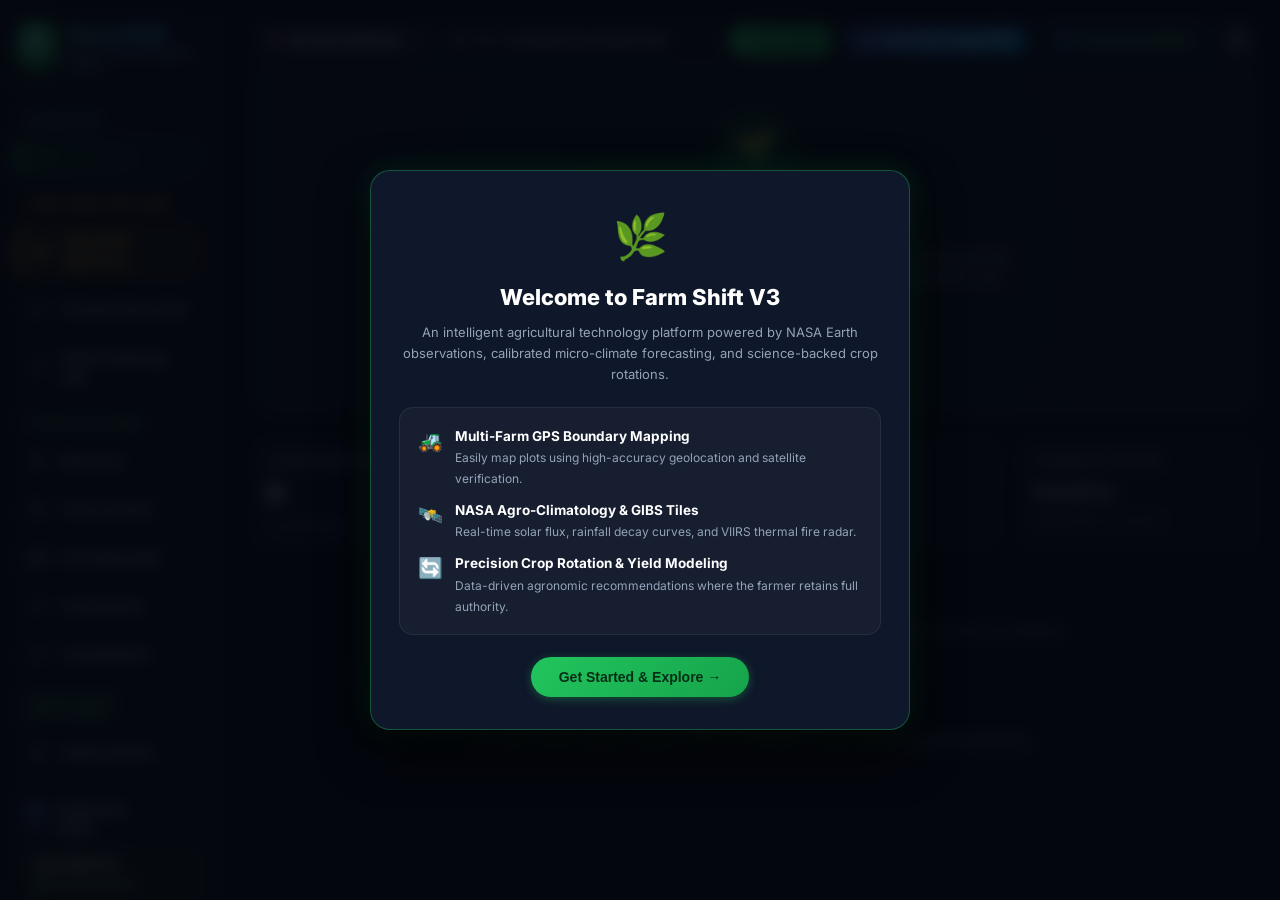
==== commit 8627cd92: "Unify responsive layout: remove Auto/PC/Mobile switcher, make full desktop suite natively responsive" ====
--- a/index.html
+++ b/index.html
@@ -67,12 +67,13 @@
 </head>
 <body>
 
-  <!-- =======================================================================
-       1. DESKTOP / PC VERSION (>= 1024px)
-       ======================================================================= -->
+  <!-- Unified Application Wrapper (Responsive across Desktop, Tablet & Mobile) -->
   <div class="desktop-app-wrapper" id="desktop-view">
-    <!-- Left Sidebar -->
-    <aside class="sidebar">
+    <!-- Off-canvas Sidebar Backdrop for Mobile -->
+    <div class="sidebar-backdrop" id="sidebar-backdrop"></div>
+
+    <!-- Navigation Sidebar -->
+    <aside class="sidebar" id="app-sidebar">
       <div class="sidebar-top">
         <!-- Brand Logo -->
         <div class="brand-logo-container">
@@ -220,8 +221,30 @@
       </div>
     </aside>
 
-    <!-- Main Desktop Content Area -->
+    <!-- Main Content Area -->
     <main class="desktop-main">
+      <!-- Mobile Navigation Header (Active on screens < 1024px) -->
+      <div class="mobile-nav-header" id="mobile-nav-header">
+        <button class="mobile-hamburger-btn" id="mobile-menu-toggle" aria-label="Toggle navigation menu">
+          <svg width="22" height="22" viewBox="0 0 24 24" fill="none" stroke="currentColor" stroke-width="2.2" stroke-linecap="round">
+            <line x1="3" y1="6" x2="21" y2="6"></line>
+            <line x1="3" y1="12" x2="21" y2="12"></line>
+            <line x1="3" y1="18" x2="21" y2="18"></line>
+          </svg>
+        </button>
+        <div class="mobile-nav-brand">
+          <span style="font-size: 16px; font-weight: 800; color: #ffffff; letter-spacing: -0.2px;">Farm Shift</span>
+          <span style="font-size: 10px; color: #4ade80; font-weight: 700; background: rgba(34, 197, 94, 0.15); padding: 2px 6px; border-radius: 4px; border: 1px solid rgba(34, 197, 94, 0.3);">V3</span>
+        </div>
+        <div style="display: flex; align-items: center; gap: 8px;">
+          <button class="mobile-header-btn" onclick="FarmApp.showView('alerts')" title="Alerts">
+            🔔
+          </button>
+          <button class="mobile-header-btn" onclick="FarmApp.showView('profile')" title="Profile">
+            👤
+          </button>
+        </div>
+      </div>
 
       <!-- ===================================================================
            1. SECTION: OVERVIEW (Empty vs Registered State)
@@ -1573,21 +1596,7 @@
   </div>
 
 
-  <!-- Floating Viewport Switcher -->
-  <div class="viewport-switch-bar">
-    <button class="viewport-switch-btn active" id="switch-auto" title="Responsive Auto mode based on browser width">
-      <span>🔄</span>
-      <span>Auto</span>
-    </button>
-    <button class="viewport-switch-btn" id="switch-desktop" title="Force Desktop Dashboard reproduction">
-      <span>🖥️</span>
-      <span>PC</span>
-    </button>
-    <button class="viewport-switch-btn" id="switch-mobile" title="Force Mobile Phone layout reproduction">
-      <span>📱</span>
-      <span>Mobile</span>
-    </button>
-  </div>
+
 
     <!-- Application Scripts (Pure HTML5 & Vanilla JavaScript Stack) -->
   <script src="/static/vendor/leaflet/leaflet.js"></script>
--- a/static/css/mobile.css
+++ b/static/css/mobile.css
@@ -735,41 +735,17 @@
 }
 
 /* --------------------------------------------------------------------------
-   RESPONSIVE MEDIA QUERIES
-   Intelligently switch between Desktop and Mobile layout
-   -------------------------------------------------------------------------- */
-@media (min-width: 1024px) {
-  /* On Desktop Screens, show desktop view and hide mobile view by default */
-  body:not(.force-mobile-view) .desktop-app-wrapper {
-    display: flex !important;
-  }
-  body:not(.force-mobile-view) .mobile-app-wrapper {
-    display: none !important;
-  }
-}
-
-@media (max-width: 1023px) {
-  /* On Mobile & Tablet Screens, show mobile view and hide desktop view by default */
-  body:not(.force-desktop-view) .desktop-app-wrapper {
-    display: none !important;
-  }
-  body:not(.force-desktop-view) .mobile-app-wrapper {
-    display: flex !important;
-  }
-}
-
-/* Override classes for user testing toggle */
-body.force-desktop-view .desktop-app-wrapper {
+   RESPONSIVE MEDIA QUERIES (Unified responsive application layout)
+   -------------------------------------------------------------------------- */
+body .desktop-app-wrapper {
   display: flex !important;
 }
-body.force-desktop-view .mobile-app-wrapper {
+
+body .mobile-app-wrapper {
   display: none !important;
 }
 
-body.force-mobile-view .desktop-app-wrapper {
+.viewport-switch-bar {
   display: none !important;
 }
-body.force-mobile-view .mobile-app-wrapper {
-  display: flex !important;
-}
-
+
--- a/static/css/v3_enhancements.css
+++ b/static/css/v3_enhancements.css
@@ -808,4 +808,298 @@
   transform: scale(0.92) !important;
 }
 
-
+/* ==========================================================================
+   UNIFIED RESPONSIVE MOBILE & TABLET OPTIMIZATION (< 1024px)
+   Full Desktop Capabilities natively responsive on Mobile Devices
+   ========================================================================== */
+
+/* Completely retire floating viewport switcher and separate mock wrapper */
+.viewport-switch-bar,
+.mobile-app-wrapper,
+#mobile-view {
+  display: none !important;
+}
+
+/* Ensure the full desktop application is visible and fluid on all devices */
+.desktop-app-wrapper,
+#desktop-view {
+  display: flex !important;
+  width: 100% !important;
+  min-height: 100vh !important;
+  background-color: var(--bg-space, #070b13) !important;
+  color: var(--text-main, #ffffff) !important;
+  position: relative !important;
+  overflow-x: hidden !important;
+}
+
+/* Mobile Navigation Header */
+.mobile-nav-header {
+  display: none;
+  align-items: center;
+  justify-content: space-between;
+  padding: 10px 16px;
+  background: rgba(11, 17, 29, 0.95);
+  backdrop-filter: blur(16px);
+  -webkit-backdrop-filter: blur(16px);
+  border-bottom: 1px solid rgba(255, 255, 255, 0.1);
+  position: sticky;
+  top: 0;
+  z-index: 95;
+  width: 100%;
+  box-sizing: border-box;
+}
+
+.mobile-hamburger-btn {
+  background: rgba(255, 255, 255, 0.08);
+  border: 1px solid rgba(255, 255, 255, 0.15);
+  border-radius: 8px;
+  color: #4ade80;
+  width: 38px;
+  height: 38px;
+  display: flex;
+  align-items: center;
+  justify-content: center;
+  cursor: pointer;
+  transition: all 0.2s ease;
+}
+
+.mobile-hamburger-btn:active {
+  transform: scale(0.92);
+  background: rgba(34, 197, 94, 0.2);
+}
+
+.mobile-nav-brand {
+  display: flex;
+  align-items: center;
+  gap: 8px;
+}
+
+.mobile-header-btn {
+  background: rgba(255, 255, 255, 0.06);
+  border: 1px solid rgba(255, 255, 255, 0.1);
+  border-radius: 8px;
+  width: 36px;
+  height: 36px;
+  display: flex;
+  align-items: center;
+  justify-content: center;
+  color: #ffffff;
+  cursor: pointer;
+  transition: all 0.2s ease;
+}
+
+.mobile-header-btn:active {
+  transform: scale(0.92);
+  background: rgba(255, 255, 255, 0.15);
+}
+
+.sidebar-backdrop {
+  display: none;
+  position: fixed;
+  top: 0;
+  left: 0;
+  width: 100vw;
+  height: 100vh;
+  background: rgba(0, 0, 0, 0.72);
+  backdrop-filter: blur(5px);
+  -webkit-backdrop-filter: blur(5px);
+  z-index: 105;
+  opacity: 0;
+  transition: opacity 0.25s ease;
+}
+
+.sidebar-backdrop.open {
+  display: block;
+  opacity: 1;
+}
+
+/* Responsive Breakpoints for Tablet & Mobile (< 1024px) */
+@media (max-width: 1023px) {
+  .mobile-nav-header {
+    display: flex !important;
+  }
+
+  .desktop-app-wrapper {
+    flex-direction: column !important;
+  }
+
+  /* Off-canvas drawer sidebar */
+  .sidebar {
+    position: fixed !important;
+    top: 0 !important;
+    left: 0 !important;
+    bottom: 0 !important;
+    height: 100vh !important;
+    z-index: 110 !important;
+    width: 280px !important;
+    max-width: 85vw !important;
+    transform: translateX(-100%);
+    transition: transform 0.3s cubic-bezier(0.4, 0, 0.2, 1);
+    box-shadow: 0 0 40px rgba(0, 0, 0, 0.85) !important;
+    background: #080f1a !important;
+    overflow-y: auto !important;
+    -webkit-overflow-scrolling: touch;
+    padding-top: 18px !important;
+  }
+
+  .sidebar.open {
+    transform: translateX(0) !important;
+  }
+
+  .desktop-main {
+    width: 100% !important;
+    max-width: 100% !important;
+    padding: 12px 12px 40px 12px !important;
+    box-sizing: border-box !important;
+  }
+
+  .desktop-topbar {
+    flex-direction: column !important;
+    align-items: stretch !important;
+    gap: 12px !important;
+    padding: 6px 0 14px 0 !important;
+  }
+
+  .topbar-left {
+    flex-direction: column !important;
+    align-items: flex-start !important;
+    gap: 8px !important;
+    width: 100% !important;
+  }
+
+  .location-selector-btn {
+    width: 100% !important;
+    justify-content: space-between !important;
+    box-sizing: border-box !important;
+  }
+
+  .last-updated-text {
+    font-size: 11.5px !important;
+  }
+
+  .topbar-right {
+    display: flex !important;
+    flex-wrap: wrap !important;
+    gap: 8px !important;
+    width: 100% !important;
+  }
+
+  .topbar-right .btn-pill {
+    flex: 1 1 auto !important;
+    text-align: center !important;
+    justify-content: center !important;
+  }
+
+  /* Overview Grids */
+  .stats-kpi-grid {
+    grid-template-columns: repeat(2, 1fr) !important;
+    gap: 10px !important;
+  }
+
+  .middle-grid {
+    grid-template-columns: 1fr !important;
+    gap: 12px !important;
+  }
+
+  .bottom-grid {
+    grid-template-columns: repeat(2, 1fr) !important;
+    gap: 10px !important;
+  }
+
+  /* Universal V3 Grids */
+  .v3-grid-2,
+  .v3-grid-3,
+  .market-price-grid,
+  .analytics-summary-grid,
+  .analytics-obs-grid,
+  .methods-modules-grid,
+  .my-farms-grid,
+  .fso-metrics-grid,
+  .fso-plan-cards-grid,
+  .fso-priority-selector {
+    grid-template-columns: 1fr !important;
+    gap: 12px !important;
+  }
+}
+
+/* Narrow Mobile Screens (< 640px) */
+@media (max-width: 640px) {
+  .desktop-main {
+    padding: 8px 8px 36px 8px !important;
+  }
+
+  .stats-kpi-grid {
+    grid-template-columns: 1fr 1fr !important;
+    gap: 8px !important;
+  }
+
+  .card-stat-kpi {
+    padding: 10px 12px !important;
+  }
+
+  .kpi-main-readout {
+    font-size: 20px !important;
+  }
+
+  .bottom-grid {
+    grid-template-columns: 1fr !important;
+    gap: 10px !important;
+  }
+
+  .card-top-action-bar {
+    flex-direction: column !important;
+    align-items: flex-start !important;
+    gap: 10px !important;
+  }
+
+  .layer-toggle-group {
+    width: 100% !important;
+    display: flex !important;
+    justify-content: space-between !important;
+  }
+
+  .layer-toggle-btn {
+    flex: 1 !important;
+    text-align: center !important;
+    padding: 5px 6px !important;
+    font-size: 11px !important;
+  }
+
+  .map-canvas-container {
+    height: 250px !important;
+  }
+
+  .map-legend-vertical {
+    padding: 6px 8px !important;
+    transform: scale(0.88);
+    transform-origin: top left;
+  }
+
+  .modal-dialog,
+  .wizard-modal-box {
+    width: 95% !important;
+    max-width: 95vw !important;
+    margin: 8px auto !important;
+    padding: 14px !important;
+    max-height: 94vh !important;
+    overflow-y: auto !important;
+  }
+
+  .wizard-modal-box {
+    max-height: 92vh !important;
+  }
+
+  .fso-header-row {
+    flex-direction: column !important;
+    align-items: flex-start !important;
+    gap: 8px !important;
+  }
+
+  .fso-priority-btn {
+    width: 100% !important;
+    text-align: left !important;
+  }
+}
+
+
+
